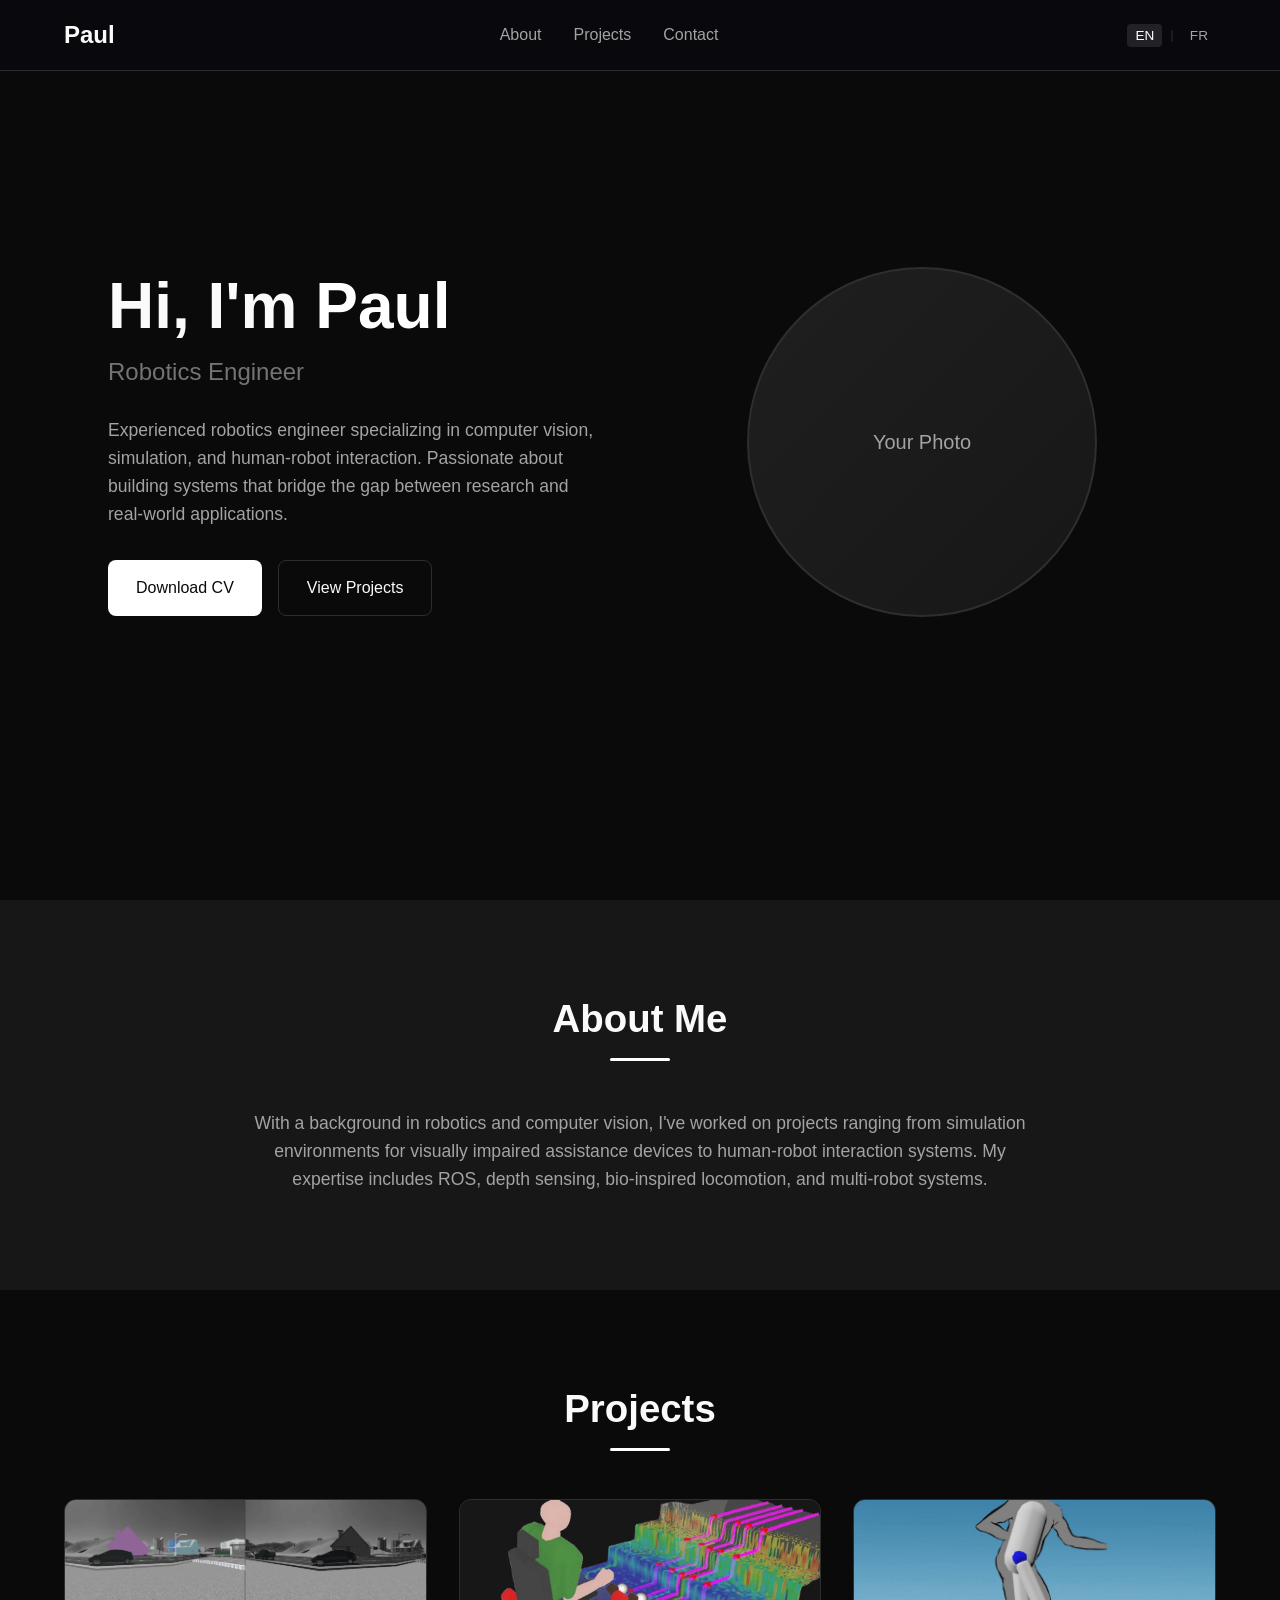
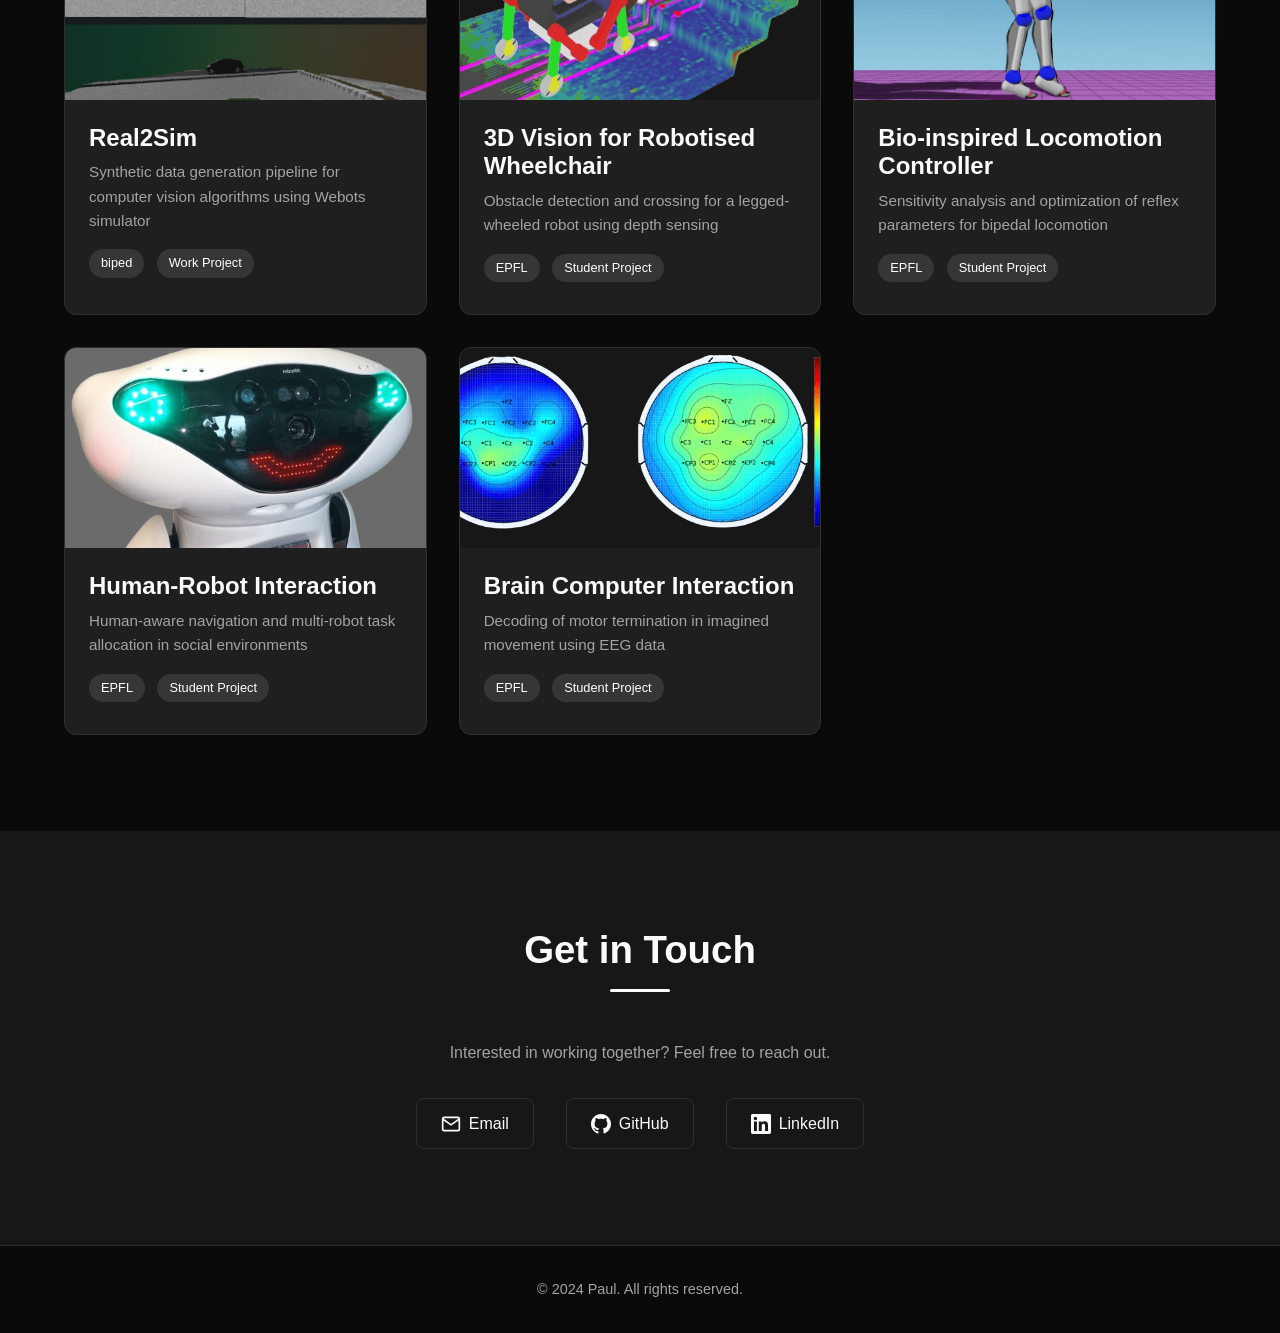
==== index.html @ dcbe1fb2 "feat: add SVG favicon to all pages Co-Authored-By: Claude Opus 4.6 <noreply@anthropic.com>" ====
<!DOCTYPE html>
<html lang="en">
<head>
    <meta charset="UTF-8">
    <meta name="viewport" content="width=device-width, initial-scale=1.0">
    <title>Paul | Robotics Engineer</title>
    <link rel="icon" type="image/svg+xml" href="favicon.svg">
    <link rel="stylesheet" href="css/style.css">
</head>
<body>
    <nav class="navbar">
        <div class="nav-container">
            <a href="index.html" class="nav-logo">Paul</a>
            <ul class="nav-links">
                <li><a href="#about" data-i18n="nav.about">About</a></li>
                <li><a href="#projects" data-i18n="nav.projects">Projects</a></li>
                <li><a href="#contact" data-i18n="nav.contact">Contact</a></li>
            </ul>
            <div class="lang-switcher">
                <button data-lang="en">EN</button>
                <span class="lang-divider">|</span>
                <button data-lang="fr">FR</button>
            </div>
            <button class="nav-toggle" aria-label="Toggle navigation">
                <span></span>
                <span></span>
                <span></span>
            </button>
        </div>
    </nav>

    <main>
        <section id="hero" class="hero">
            <div class="hero-content">
                <div class="hero-text">
                    <h1><span data-i18n="hero.greeting">Hi, I'm</span> <span class="highlight">Paul</span></h1>
                    <p class="tagline" data-i18n="hero.tagline">Robotics Engineer</p>
                    <p class="intro" data-i18n="hero.intro">
                        Experienced robotics engineer specializing in computer vision,
                        simulation, and human-robot interaction. Passionate about building
                        systems that bridge the gap between research and real-world applications.
                    </p>
                    <div class="hero-cta">
                        <a href="assets/paul_prevel_cv_200325.pdf" class="btn btn-primary" target="_blank" data-i18n="hero.downloadCv">Download CV</a>
                        <a href="#projects" class="btn btn-secondary" data-i18n="hero.viewProjects">View Projects</a>
                    </div>
                </div>
                <div class="hero-image">
                    <div class="profile-placeholder">
                        <span data-i18n="hero.photoAlt">Your Photo</span>
                    </div>
                </div>
            </div>
        </section>

        <section id="about" class="about">
            <div class="container">
                <h2 data-i18n="about.title">About Me</h2>
                <p data-i18n="about.content">
                    With a background in robotics and computer vision, I've worked on projects
                    ranging from simulation environments for visually impaired assistance devices
                    to human-robot interaction systems. My expertise includes ROS, depth sensing,
                    bio-inspired locomotion, and multi-robot systems.
                </p>
            </div>
        </section>

        <section id="projects" class="projects">
            <div class="container">
                <h2 data-i18n="projects.title">Projects</h2>
                <div class="project-grid">
                    <a href="projects/real2sim.html" class="project-card">
                        <div class="project-image">
                            <img src="assets/images/webots_example.png" alt="Real2Sim Project">
                        </div>
                        <div class="project-info">
                            <h3 data-i18n="projects.real2sim.title">Real2Sim</h3>
                            <p data-i18n="projects.real2sim.description">Synthetic data generation pipeline for computer vision algorithms using Webots simulator</p>
                            <span class="project-tag" data-i18n="tags.biped">biped</span>
                            <span class="project-tag" data-i18n="tags.workProject">Work Project</span>
                        </div>
                    </a>

                    <a href="projects/lws.html" class="project-card">
                        <div class="project-image">
                            <img src="assets/images/lws_cover.png" alt="Legged-Wheeled Robot">
                        </div>
                        <div class="project-info">
                            <h3 data-i18n="projects.lws.title">3D Vision for Robotised Wheelchair</h3>
                            <p data-i18n="projects.lws.description">Obstacle detection and crossing for a legged-wheeled robot using depth sensing</p>
                            <span class="project-tag" data-i18n="tags.epfl">EPFL</span>
                            <span class="project-tag" data-i18n="tags.studentProject">Student Project</span>
                        </div>
                    </a>

                    <a href="projects/geyeropt.html" class="project-card">
                        <div class="project-image">
                            <img src="assets/images/biorob_cover.jpg" alt="Bio-inspired Locomotion">
                        </div>
                        <div class="project-info">
                            <h3 data-i18n="projects.geyeropt.title">Bio-inspired Locomotion Controller</h3>
                            <p data-i18n="projects.geyeropt.description">Sensitivity analysis and optimization of reflex parameters for bipedal locomotion</p>
                            <span class="project-tag" data-i18n="tags.epfl">EPFL</span>
                            <span class="project-tag" data-i18n="tags.studentProject">Student Project</span>
                        </div>
                    </a>

                    <a href="projects/hri.html" class="project-card">
                        <div class="project-image">
                            <img src="assets/images/hri_monarch.png" alt="Human-Robot Interaction">
                        </div>
                        <div class="project-info">
                            <h3 data-i18n="projects.hri.title">Human-Robot Interaction</h3>
                            <p data-i18n="projects.hri.description">Human-aware navigation and multi-robot task allocation in social environments</p>
                            <span class="project-tag" data-i18n="tags.epfl">EPFL</span>
                            <span class="project-tag" data-i18n="tags.studentProject">Student Project</span>
                        </div>
                    </a>

                    <a href="projects/bci.html" class="project-card">
                        <div class="project-image">
                            <img src="assets/images/bci_rebound.png" alt="Brain Computer Interface">
                        </div>
                        <div class="project-info">
                            <h3 data-i18n="projects.bci.title">Brain Computer Interaction</h3>
                            <p data-i18n="projects.bci.description">Decoding of motor termination in imagined movement using EEG data</p>
                            <span class="project-tag" data-i18n="tags.epfl">EPFL</span>
                            <span class="project-tag" data-i18n="tags.studentProject">Student Project</span>
                        </div>
                    </a>
                </div>
            </div>
        </section>

        <section id="contact" class="contact">
            <div class="container">
                <h2 data-i18n="contact.title">Get in Touch</h2>
                <p data-i18n="contact.subtitle">Interested in working together? Feel free to reach out.</p>
                <div class="contact-links">
                    <a href="mailto:paul.prevel@protonmail.com" class="contact-link">
                        <svg viewBox="0 0 24 24" fill="none" stroke="currentColor" stroke-width="2">
                            <path d="M4 4h16c1.1 0 2 .9 2 2v12c0 1.1-.9 2-2 2H4c-1.1 0-2-.9-2-2V6c0-1.1.9-2 2-2z"/>
                            <polyline points="22,6 12,13 2,6"/>
                        </svg>
                        <span data-i18n="contact.email">Email</span>
                    </a>
                    <a href="https://github.com/Polymere" class="contact-link" target="_blank">
                        <svg viewBox="0 0 24 24" fill="currentColor">
                            <path d="M12 0c-6.626 0-12 5.373-12 12 0 5.302 3.438 9.8 8.207 11.387.599.111.793-.261.793-.577v-2.234c-3.338.726-4.033-1.416-4.033-1.416-.546-1.387-1.333-1.756-1.333-1.756-1.089-.745.083-.729.083-.729 1.205.084 1.839 1.237 1.839 1.237 1.07 1.834 2.807 1.304 3.492.997.107-.775.418-1.305.762-1.604-2.665-.305-5.467-1.334-5.467-5.931 0-1.311.469-2.381 1.236-3.221-.124-.303-.535-1.524.117-3.176 0 0 1.008-.322 3.301 1.23.957-.266 1.983-.399 3.003-.404 1.02.005 2.047.138 3.006.404 2.291-1.552 3.297-1.23 3.297-1.23.653 1.653.242 2.874.118 3.176.77.84 1.235 1.911 1.235 3.221 0 4.609-2.807 5.624-5.479 5.921.43.372.823 1.102.823 2.222v3.293c0 .319.192.694.801.576 4.765-1.589 8.199-6.086 8.199-11.386 0-6.627-5.373-12-12-12z"/>
                        </svg>
                        <span data-i18n="contact.github">GitHub</span>
                    </a>
                    <a href="https://www.linkedin.com/in/paul-prevel-060b3471/" class="contact-link" target="_blank">
                        <svg viewBox="0 0 24 24" fill="currentColor">
                            <path d="M20.447 20.452h-3.554v-5.569c0-1.328-.027-3.037-1.852-3.037-1.853 0-2.136 1.445-2.136 2.939v5.667H9.351V9h3.414v1.561h.046c.477-.9 1.637-1.85 3.37-1.85 3.601 0 4.267 2.37 4.267 5.455v6.286zM5.337 7.433c-1.144 0-2.063-.926-2.063-2.065 0-1.138.92-2.063 2.063-2.063 1.14 0 2.064.925 2.064 2.063 0 1.139-.925 2.065-2.064 2.065zm1.782 13.019H3.555V9h3.564v11.452zM22.225 0H1.771C.792 0 0 .774 0 1.729v20.542C0 23.227.792 24 1.771 24h20.451C23.2 24 24 23.227 24 22.271V1.729C24 .774 23.2 0 22.222 0h.003z"/>
                        </svg>
                        <span data-i18n="contact.linkedin">LinkedIn</span>
                    </a>
                </div>
            </div>
        </section>
    </main>

    <footer class="footer">
        <div class="container">
            <p>&copy; <span data-i18n="footer.copyright">2024 Paul. All rights reserved.</span></p>
        </div>
    </footer>

    <script src="js/i18n.js"></script>
    <script src="js/main.js"></script>
</body>
</html>
---- css/style.css ----
/* CSS Variables */
:root {
    --color-bg: #0a0a0a;
    --color-bg-secondary: #171717;
    --color-bg-card: #1f1f1f;
    --color-text: #fafafa;
    --color-text-muted: #a3a3a3;
    --color-primary: #ffffff;
    --color-primary-hover: #d4d4d4;
    --color-accent: #737373;
    --color-border: #2e2e2e;
    --font-sans: 'Inter', -apple-system, BlinkMacSystemFont, 'Segoe UI', Roboto, sans-serif;
    --font-mono: 'JetBrains Mono', 'Fira Code', monospace;
    --transition: 0.3s ease;
    --shadow: 0 4px 6px -1px rgba(0, 0, 0, 0.3), 0 2px 4px -2px rgba(0, 0, 0, 0.2);
    --shadow-lg: 0 10px 15px -3px rgba(0, 0, 0, 0.3), 0 4px 6px -4px rgba(0, 0, 0, 0.2);
}

/* Reset */
*, *::before, *::after {
    box-sizing: border-box;
    margin: 0;
    padding: 0;
}

html {
    scroll-behavior: smooth;
}

body {
    font-family: var(--font-sans);
    background-color: var(--color-bg);
    color: var(--color-text);
    line-height: 1.6;
    min-height: 100vh;
}

/* Typography */
h1, h2, h3, h4, h5, h6 {
    font-weight: 600;
    line-height: 1.2;
}

h1 { font-size: clamp(2.5rem, 5vw, 4rem); }
h2 { font-size: clamp(1.75rem, 3vw, 2.5rem); }
h3 { font-size: clamp(1.25rem, 2vw, 1.5rem); }

a {
    color: var(--color-primary);
    text-decoration: none;
    transition: color var(--transition);
}

a:hover {
    color: var(--color-accent);
}

/* Container */
.container {
    max-width: 1200px;
    margin: 0 auto;
    padding: 0 1.5rem;
}

/* Navigation */
.navbar {
    position: fixed;
    top: 0;
    left: 0;
    right: 0;
    z-index: 1000;
    background: rgba(10, 10, 10, 0.9);
    backdrop-filter: blur(12px);
    border-bottom: 1px solid var(--color-border);
}

.nav-container {
    max-width: 1200px;
    margin: 0 auto;
    padding: 1rem 1.5rem;
    display: flex;
    justify-content: space-between;
    align-items: center;
}

.nav-logo {
    font-size: 1.5rem;
    font-weight: 700;
    color: var(--color-text);
}

.nav-links {
    display: flex;
    gap: 2rem;
    list-style: none;
}

.nav-links a {
    color: var(--color-text-muted);
    font-weight: 500;
    transition: color var(--transition);
}

.nav-links a:hover {
    color: var(--color-text);
}

.nav-toggle {
    display: none;
    flex-direction: column;
    gap: 5px;
    background: none;
    border: none;
    cursor: pointer;
    padding: 5px;
}

.nav-toggle span {
    display: block;
    width: 25px;
    height: 2px;
    background: var(--color-text);
    transition: var(--transition);
}

/* Language Switcher */
.lang-switcher {
    display: flex;
    align-items: center;
    gap: 0.5rem;
    margin-left: 1.5rem;
}

.lang-switcher button {
    background: none;
    border: none;
    color: var(--color-text-muted);
    font-size: 0.85rem;
    font-weight: 500;
    cursor: pointer;
    padding: 0.25rem 0.5rem;
    border-radius: 4px;
    transition: all var(--transition);
}

.lang-switcher button:hover {
    color: var(--color-text);
}

.lang-switcher button.active {
    color: var(--color-primary);
    background: rgba(255, 255, 255, 0.1);
}

.lang-divider {
    color: var(--color-border);
    font-size: 0.85rem;
}

/* Hero Section */
.hero {
    min-height: 100vh;
    display: flex;
    align-items: center;
    padding-top: 80px;
}

.hero-content {
    max-width: 1200px;
    margin: 0 auto;
    padding: 2rem 1.5rem;
    display: grid;
    grid-template-columns: 1fr 1fr;
    gap: 4rem;
    align-items: center;
}

.hero-text h1 {
    margin-bottom: 0.5rem;
}

.highlight {
    color: var(--color-primary);
}

.tagline {
    font-size: 1.5rem;
    color: var(--color-accent);
    margin-bottom: 1.5rem;
    font-weight: 500;
}

.intro {
    color: var(--color-text-muted);
    font-size: 1.1rem;
    margin-bottom: 2rem;
    max-width: 500px;
}

.hero-cta {
    display: flex;
    gap: 1rem;
    flex-wrap: wrap;
}

/* Buttons */
.btn {
    display: inline-flex;
    align-items: center;
    justify-content: center;
    padding: 0.875rem 1.75rem;
    font-size: 1rem;
    font-weight: 500;
    border-radius: 8px;
    transition: all var(--transition);
    cursor: pointer;
    border: none;
}

.btn-primary {
    background: var(--color-primary);
    color: var(--color-bg);
}

.btn-primary:hover {
    background: var(--color-primary-hover);
    color: var(--color-bg);
    transform: translateY(-2px);
    box-shadow: var(--shadow-lg);
}

.btn-secondary {
    background: transparent;
    color: var(--color-text);
    border: 1px solid var(--color-border);
}

.btn-secondary:hover {
    background: var(--color-bg-card);
    color: var(--color-text);
    border-color: var(--color-text-muted);
}

/* Hero Image */
.hero-image {
    display: flex;
    justify-content: center;
    align-items: center;
}

.profile-placeholder {
    width: 350px;
    height: 350px;
    border-radius: 50%;
    background: linear-gradient(135deg, var(--color-bg-card), var(--color-bg-secondary));
    border: 2px solid var(--color-border);
    display: flex;
    align-items: center;
    justify-content: center;
    color: var(--color-text-muted);
    font-size: 1.25rem;
}

.hero-image img {
    width: 350px;
    height: 350px;
    border-radius: 50%;
    object-fit: cover;
    border: 2px solid var(--color-border);
}

/* Sections */
section {
    padding: 6rem 0;
}

section h2 {
    margin-bottom: 3rem;
    text-align: center;
    position: relative;
}

section h2::after {
    content: '';
    display: block;
    width: 60px;
    height: 3px;
    background: var(--color-primary);
    margin: 1rem auto 0;
    border-radius: 2px;
}

/* About Section */
.about {
    background: var(--color-bg-secondary);
}

.about p {
    max-width: 800px;
    margin: 0 auto;
    text-align: center;
    color: var(--color-text-muted);
    font-size: 1.1rem;
}

/* Projects Grid */
.project-grid {
    display: grid;
    grid-template-columns: repeat(auto-fill, minmax(350px, 1fr));
    gap: 2rem;
}

.project-card {
    background: var(--color-bg-card);
    border-radius: 12px;
    overflow: hidden;
    border: 1px solid var(--color-border);
    transition: all var(--transition);
    display: block;
    color: inherit;
}

.project-card:hover {
    transform: translateY(-5px);
    box-shadow: var(--shadow-lg);
    border-color: var(--color-primary);
    color: inherit;
}

.project-image {
    height: 200px;
    overflow: hidden;
    background: var(--color-bg-secondary);
}

.project-image img {
    width: 100%;
    height: 100%;
    object-fit: cover;
    transition: transform var(--transition);
}

.project-card:hover .project-image img {
    transform: scale(1.05);
}

.placeholder-image {
    display: flex;
    align-items: center;
    justify-content: center;
    color: var(--color-text-muted);
    font-size: 1.5rem;
    font-weight: 600;
}

.project-info {
    padding: 1.5rem;
}

.project-info h3 {
    margin-bottom: 0.5rem;
    color: var(--color-text);
}

.project-info p {
    color: var(--color-text-muted);
    font-size: 0.95rem;
    margin-bottom: 1rem;
}

.project-tag {
    display: inline-block;
    padding: 0.25rem 0.75rem;
    background: rgba(255, 255, 255, 0.1);
    color: var(--color-primary);
    border-radius: 20px;
    font-size: 0.8rem;
    margin-right: 0.5rem;
    margin-bottom: 0.5rem;
}

/* Contact Section */
.contact {
    background: var(--color-bg-secondary);
    text-align: center;
}

.contact p {
    color: var(--color-text-muted);
    margin-bottom: 2rem;
}

.contact-links {
    display: flex;
    justify-content: center;
    gap: 2rem;
    flex-wrap: wrap;
}

.contact-link {
    display: flex;
    align-items: center;
    gap: 0.5rem;
    color: var(--color-text);
    padding: 0.75rem 1.5rem;
    border: 1px solid var(--color-border);
    border-radius: 8px;
    transition: all var(--transition);
}

.contact-link:hover {
    background: var(--color-bg-card);
    border-color: var(--color-primary);
    color: var(--color-primary);
}

.contact-link svg {
    width: 20px;
    height: 20px;
}

/* Footer */
.footer {
    background: var(--color-bg);
    padding: 2rem 0;
    text-align: center;
    border-top: 1px solid var(--color-border);
}

.footer p {
    color: var(--color-text-muted);
    font-size: 0.9rem;
}

/* Project Page Styles */
.project-page {
    padding-top: 100px;
    min-height: 100vh;
}

.project-header {
    max-width: 900px;
    margin: 0 auto;
    padding: 2rem 1.5rem;
    text-align: center;
}

.project-header h1 {
    margin-bottom: 1rem;
}

.project-meta {
    display: flex;
    justify-content: center;
    gap: 1rem;
    flex-wrap: wrap;
    margin-bottom: 2rem;
}

.back-link {
    display: inline-flex;
    align-items: center;
    gap: 0.5rem;
    color: var(--color-text-muted);
    margin-bottom: 2rem;
}

.back-link:hover {
    color: var(--color-primary);
}

/* Rerun Viewer Container */
.rerun-container {
    width: 100%;
    max-width: 1400px;
    margin: 2rem auto;
    padding: 0 1.5rem;
}

.rerun-viewer {
    width: 100%;
    height: 600px;
    border: 1px solid var(--color-border);
    border-radius: 12px;
    background: var(--color-bg-secondary);
}

.rerun-placeholder {
    width: 100%;
    height: 600px;
    border: 2px dashed var(--color-border);
    border-radius: 12px;
    display: flex;
    flex-direction: column;
    align-items: center;
    justify-content: center;
    color: var(--color-text-muted);
    background: var(--color-bg-secondary);
}

.rerun-placeholder p {
    margin-bottom: 0.5rem;
}

.rerun-placeholder code {
    font-family: var(--font-mono);
    font-size: 0.9rem;
    color: var(--color-accent);
}

.project-hero-image {
    display: block;
    max-width: 100%;
    height: 600px;
    object-fit: contain;
    margin: 0 auto;
    border-radius: 12px;
}

/* Project Content */
.project-content {
    max-width: 900px;
    margin: 0 auto;
    padding: 2rem 1.5rem 4rem;
}

.project-content h2 {
    text-align: left;
    margin-top: 3rem;
    margin-bottom: 1.5rem;
}

.project-content h2::after {
    display: none;
}

.project-content p {
    color: var(--color-text-muted);
    margin-bottom: 1.5rem;
}

.project-content ul, .project-content ol {
    color: var(--color-text-muted);
    margin-bottom: 1.5rem;
    padding-left: 1.5rem;
}

.project-content li {
    margin-bottom: 0.5rem;
}

.project-content img {
    max-width: 100%;
    height: auto;
    border-radius: 8px;
    margin: 1.5rem 0;
}

.project-content video {
    max-width: 100%;
    height: auto;
    border-radius: 8px;
    margin: 1.5rem 0;
}

.project-content figure {
    margin: 2rem 0;
    text-align: center;
}

.project-content figcaption {
    color: var(--color-text-muted);
    font-size: 0.9rem;
    margin-top: 0.5rem;
    font-style: italic;
}

/* Responsive Design */
@media (max-width: 968px) {
    .hero-content {
        grid-template-columns: 1fr;
        text-align: center;
        gap: 2rem;
    }

    .hero-text {
        order: 2;
    }

    .hero-image {
        order: 1;
    }

    .intro {
        margin: 0 auto 2rem;
    }

    .hero-cta {
        justify-content: center;
    }

    .profile-placeholder,
    .hero-image img {
        width: 250px;
        height: 250px;
    }
}

@media (max-width: 768px) {
    .nav-links {
        display: none;
        position: absolute;
        top: 100%;
        left: 0;
        right: 0;
        flex-direction: column;
        background: var(--color-bg);
        padding: 1rem;
        border-bottom: 1px solid var(--color-border);
        gap: 0;
    }

    .nav-links.active {
        display: flex;
    }

    .nav-links li {
        padding: 0.75rem 0;
        border-bottom: 1px solid var(--color-border);
    }

    .nav-links li:last-child {
        border-bottom: none;
    }

    .nav-toggle {
        display: flex;
    }

    .lang-switcher {
        margin-left: auto;
        margin-right: 1rem;
    }

    .project-grid {
        grid-template-columns: 1fr;
    }

    section {
        padding: 4rem 0;
    }

    .rerun-viewer,
    .rerun-placeholder,
    .project-hero-image {
        height: 400px;
    }
}

@media (max-width: 480px) {
    h1 {
        font-size: 2rem;
    }

    .tagline {
        font-size: 1.25rem;
    }

    .hero-cta {
        flex-direction: column;
    }

    .btn {
        width: 100%;
    }

    .contact-links {
        flex-direction: column;
        align-items: center;
    }

    .contact-link {
        width: 100%;
        max-width: 250px;
        justify-content: center;
    }
}
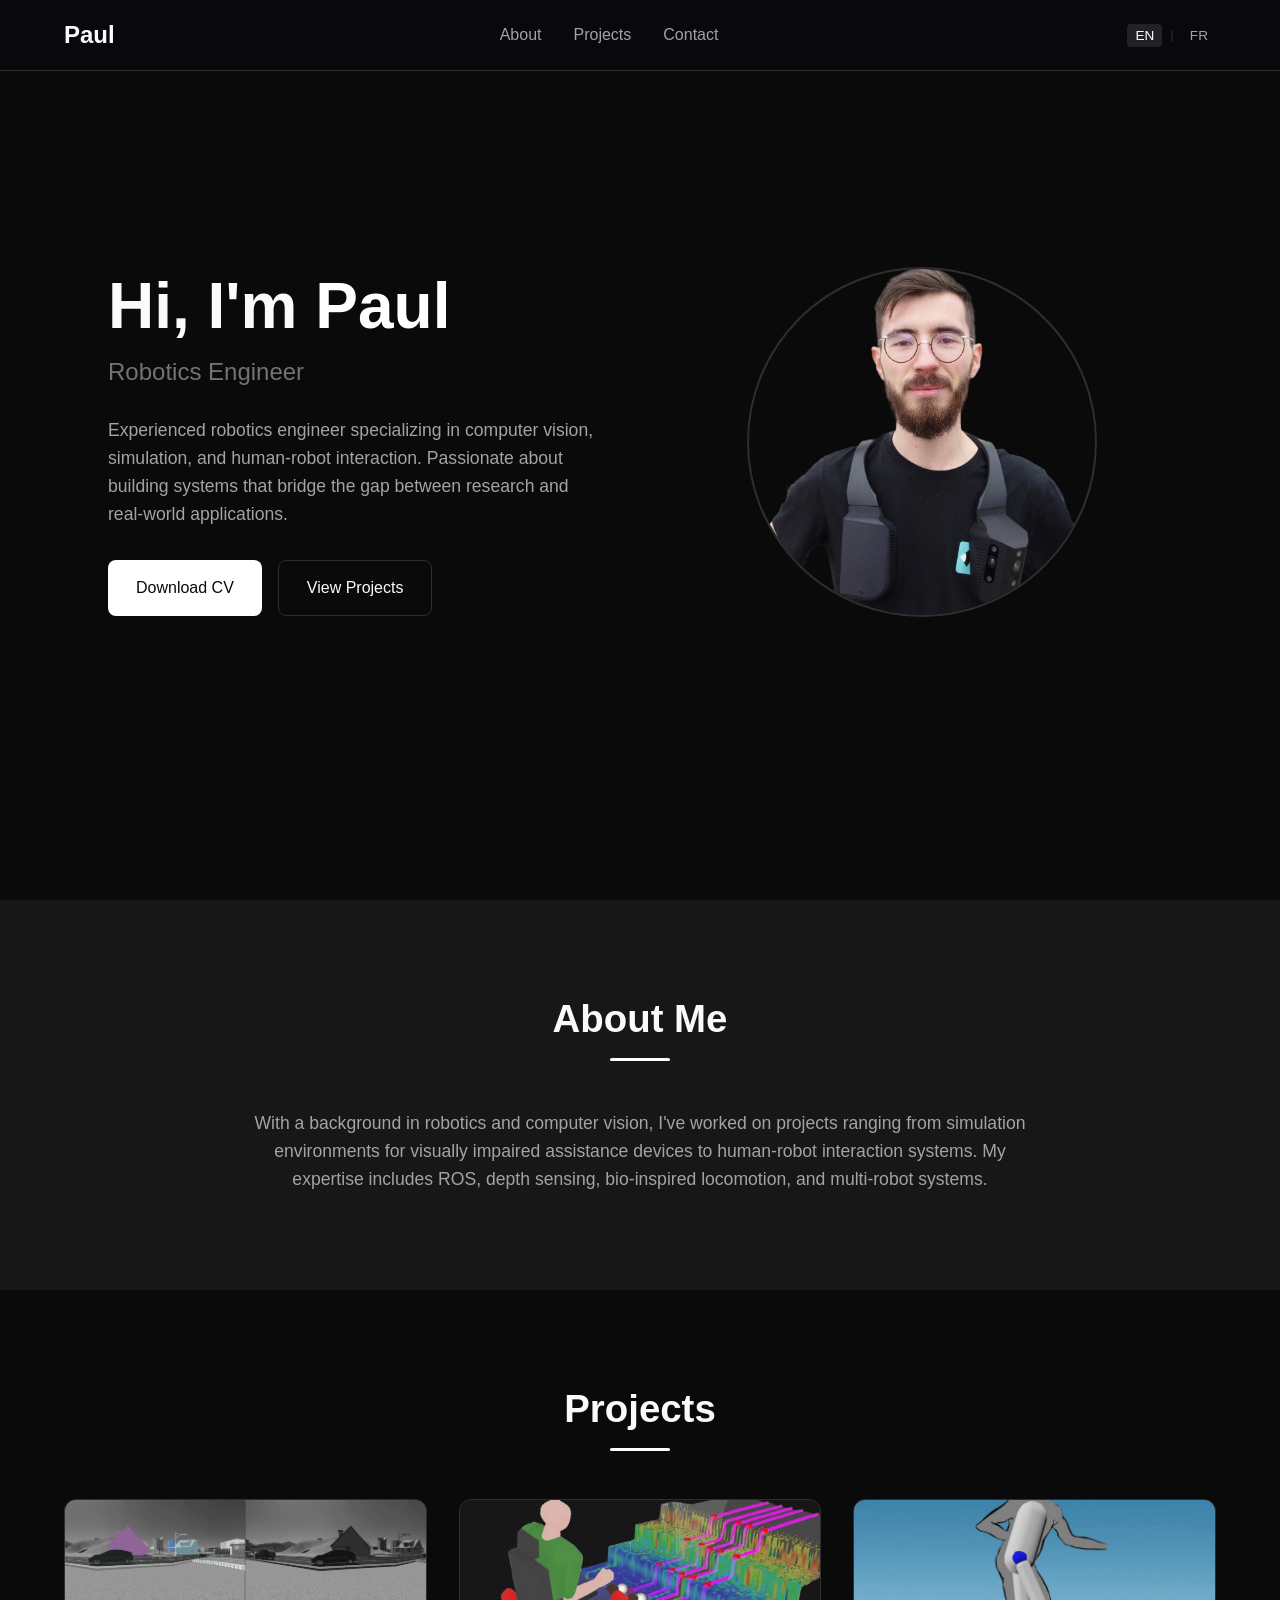
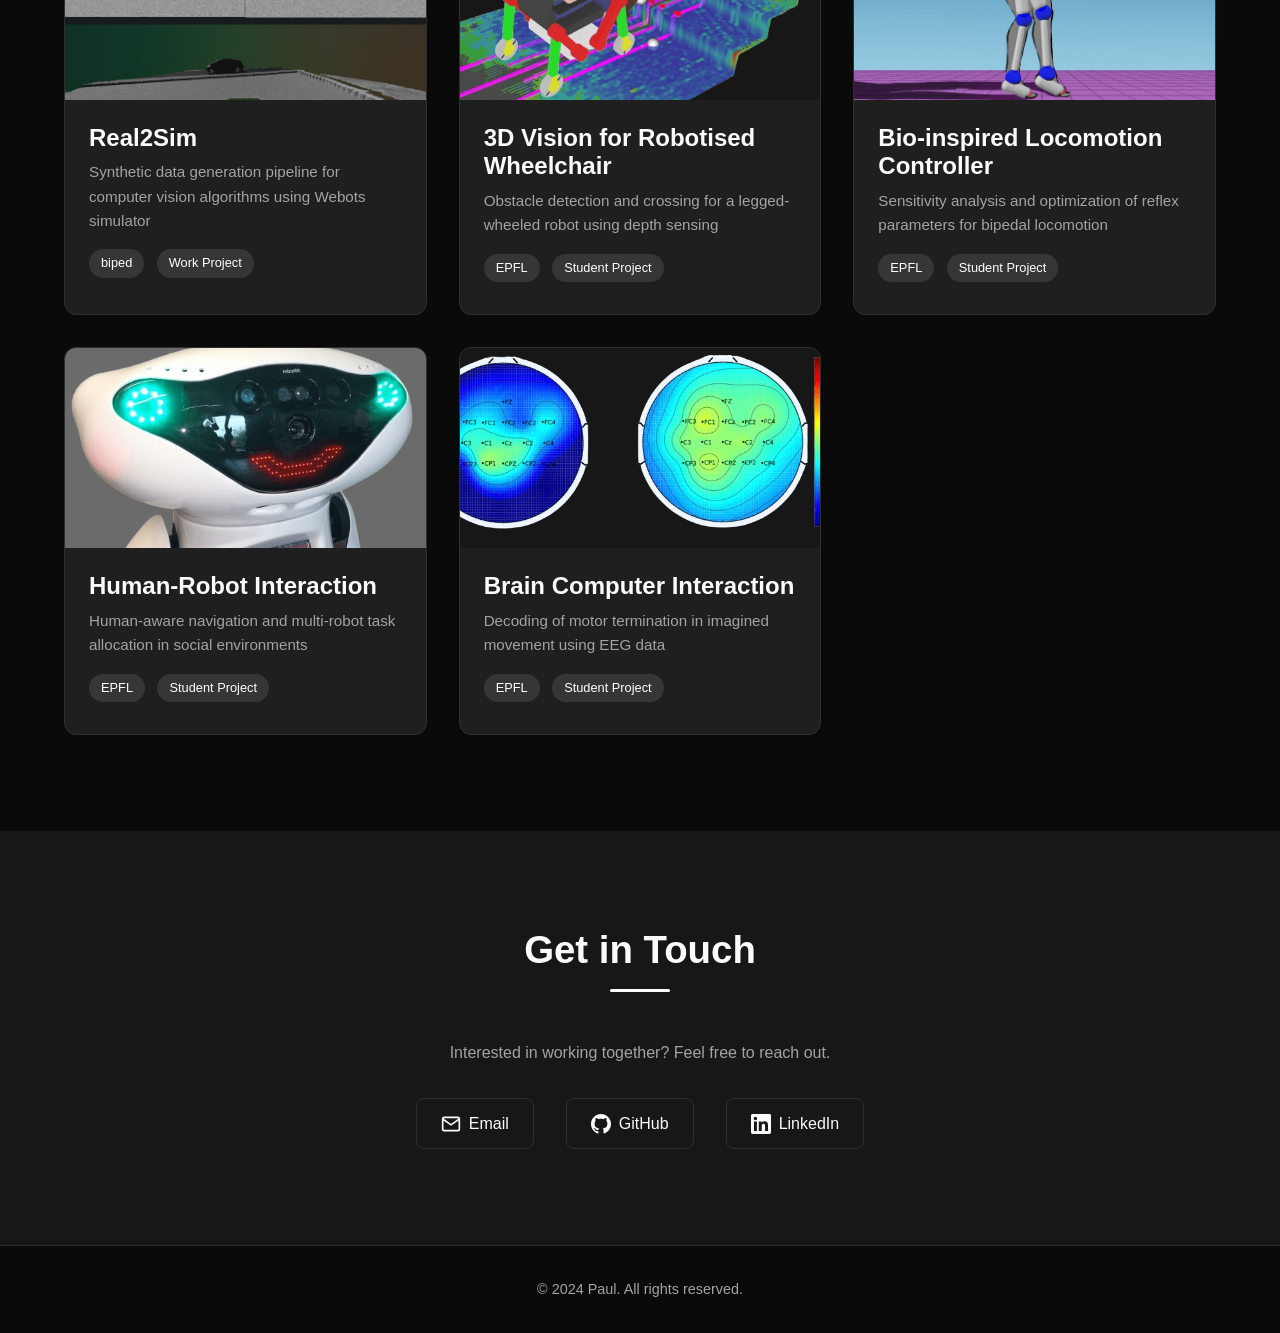
==== commit afe33282: "feat: add profile photo and replace real2sim rerun viewer with hero image Replace the profile placeh" ====
--- a/index.html
+++ b/index.html
@@ -46,9 +46,7 @@
                     </div>
                 </div>
                 <div class="hero-image">
-                    <div class="profile-placeholder">
-                        <span data-i18n="hero.photoAlt">Your Photo</span>
-                    </div>
+                    <img src="assets/images/profile-2.png" alt="Paul Prevel" class="profile-photo" data-i18n-alt="hero.photoAlt">
                 </div>
             </div>
         </section>
--- a/css/style.css
+++ b/css/style.css
@@ -248,17 +248,12 @@
     align-items: center;
 }
 
-.profile-placeholder {
+.profile-photo {
     width: 350px;
     height: 350px;
     border-radius: 50%;
-    background: linear-gradient(135deg, var(--color-bg-card), var(--color-bg-secondary));
     border: 2px solid var(--color-border);
-    display: flex;
-    align-items: center;
-    justify-content: center;
-    color: var(--color-text-muted);
-    font-size: 1.25rem;
+    object-fit: cover;
 }
 
 .hero-image img {
@@ -599,7 +594,7 @@
         justify-content: center;
     }
 
-    .profile-placeholder,
+    .profile-photo,
     .hero-image img {
         width: 250px;
         height: 250px;
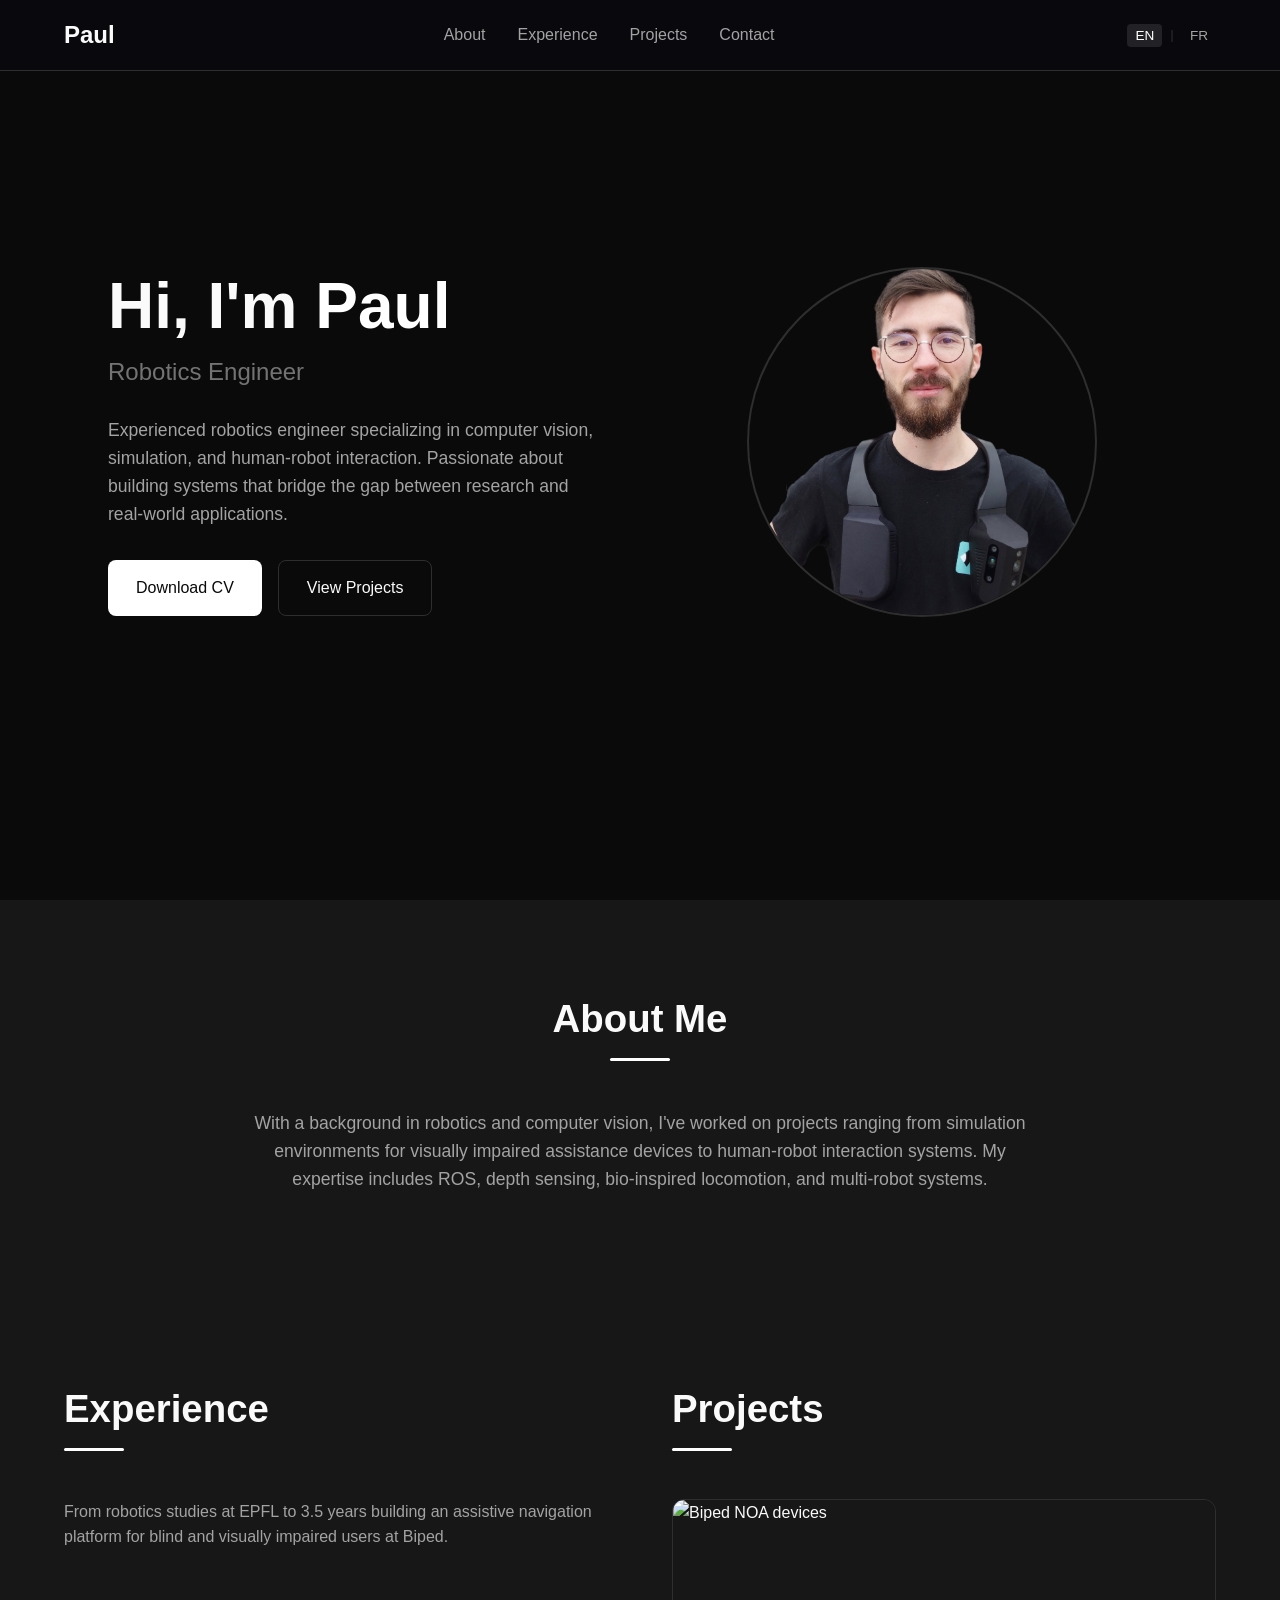
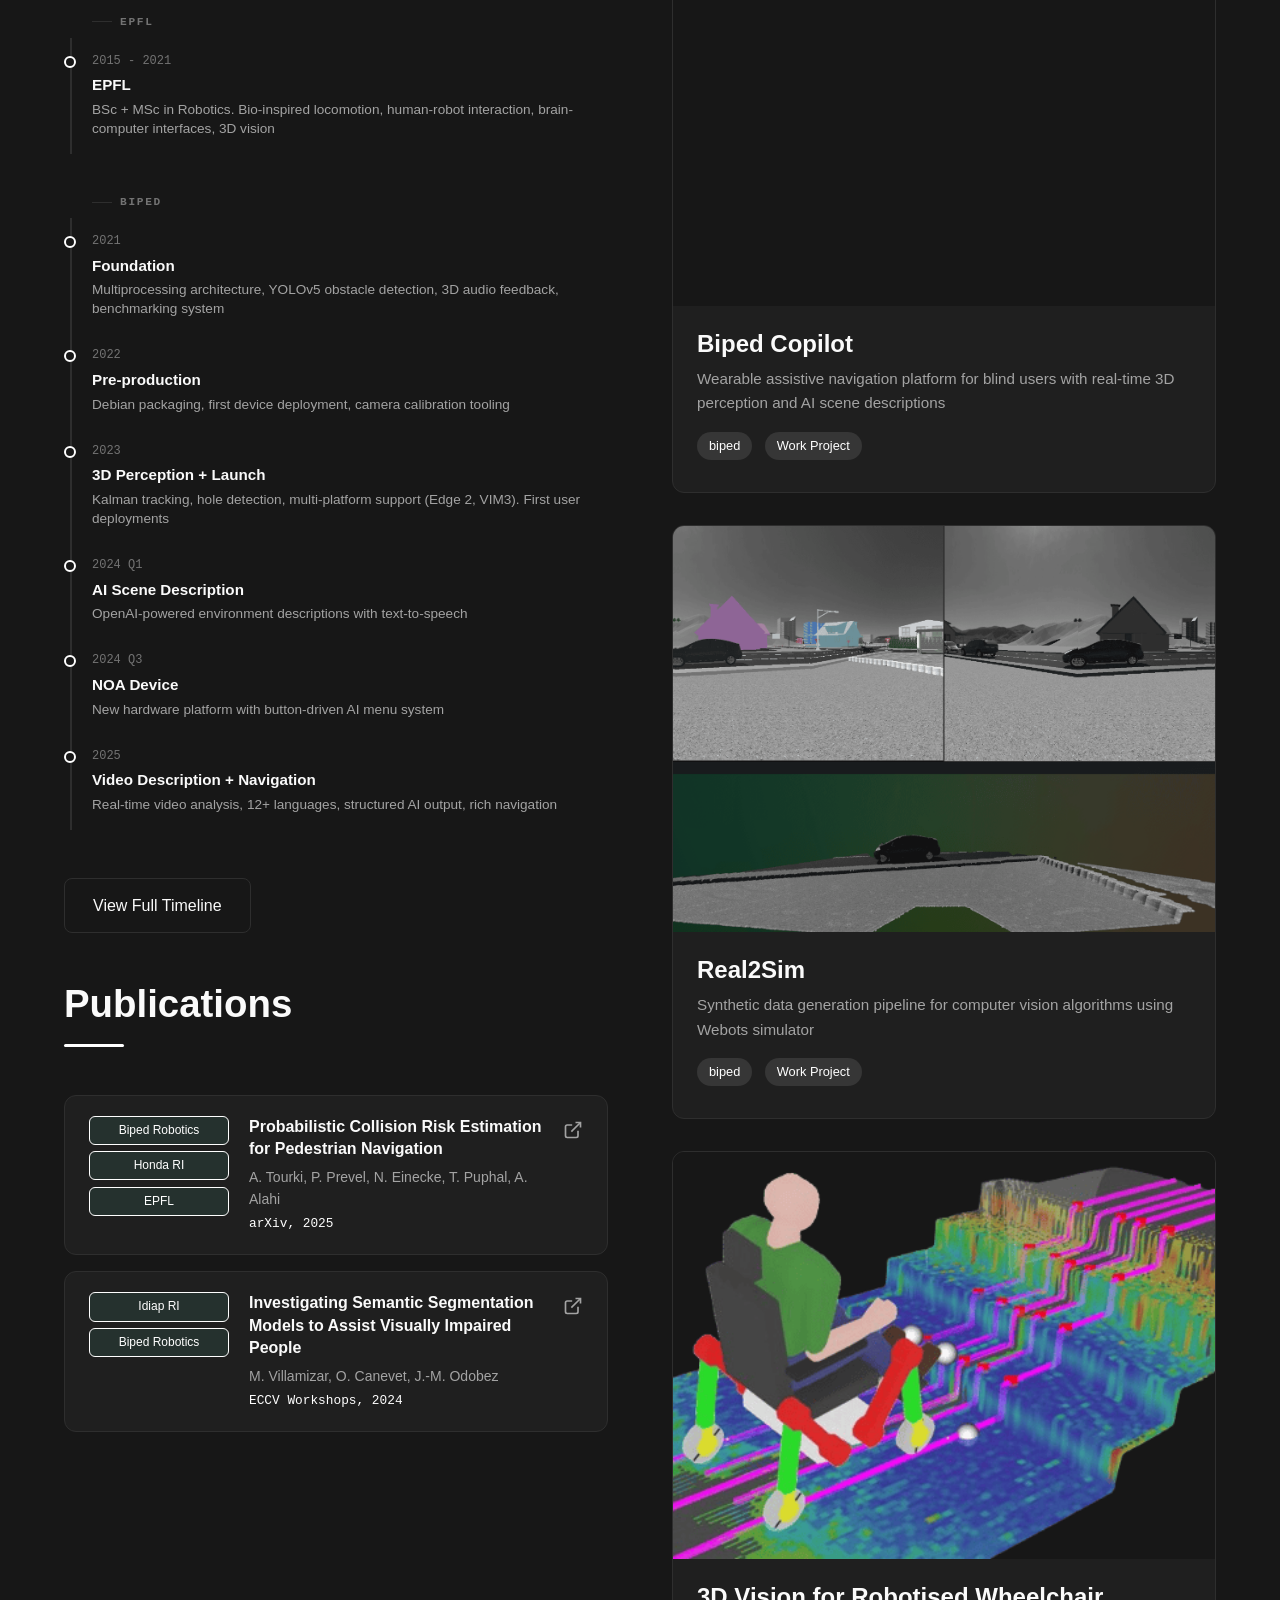
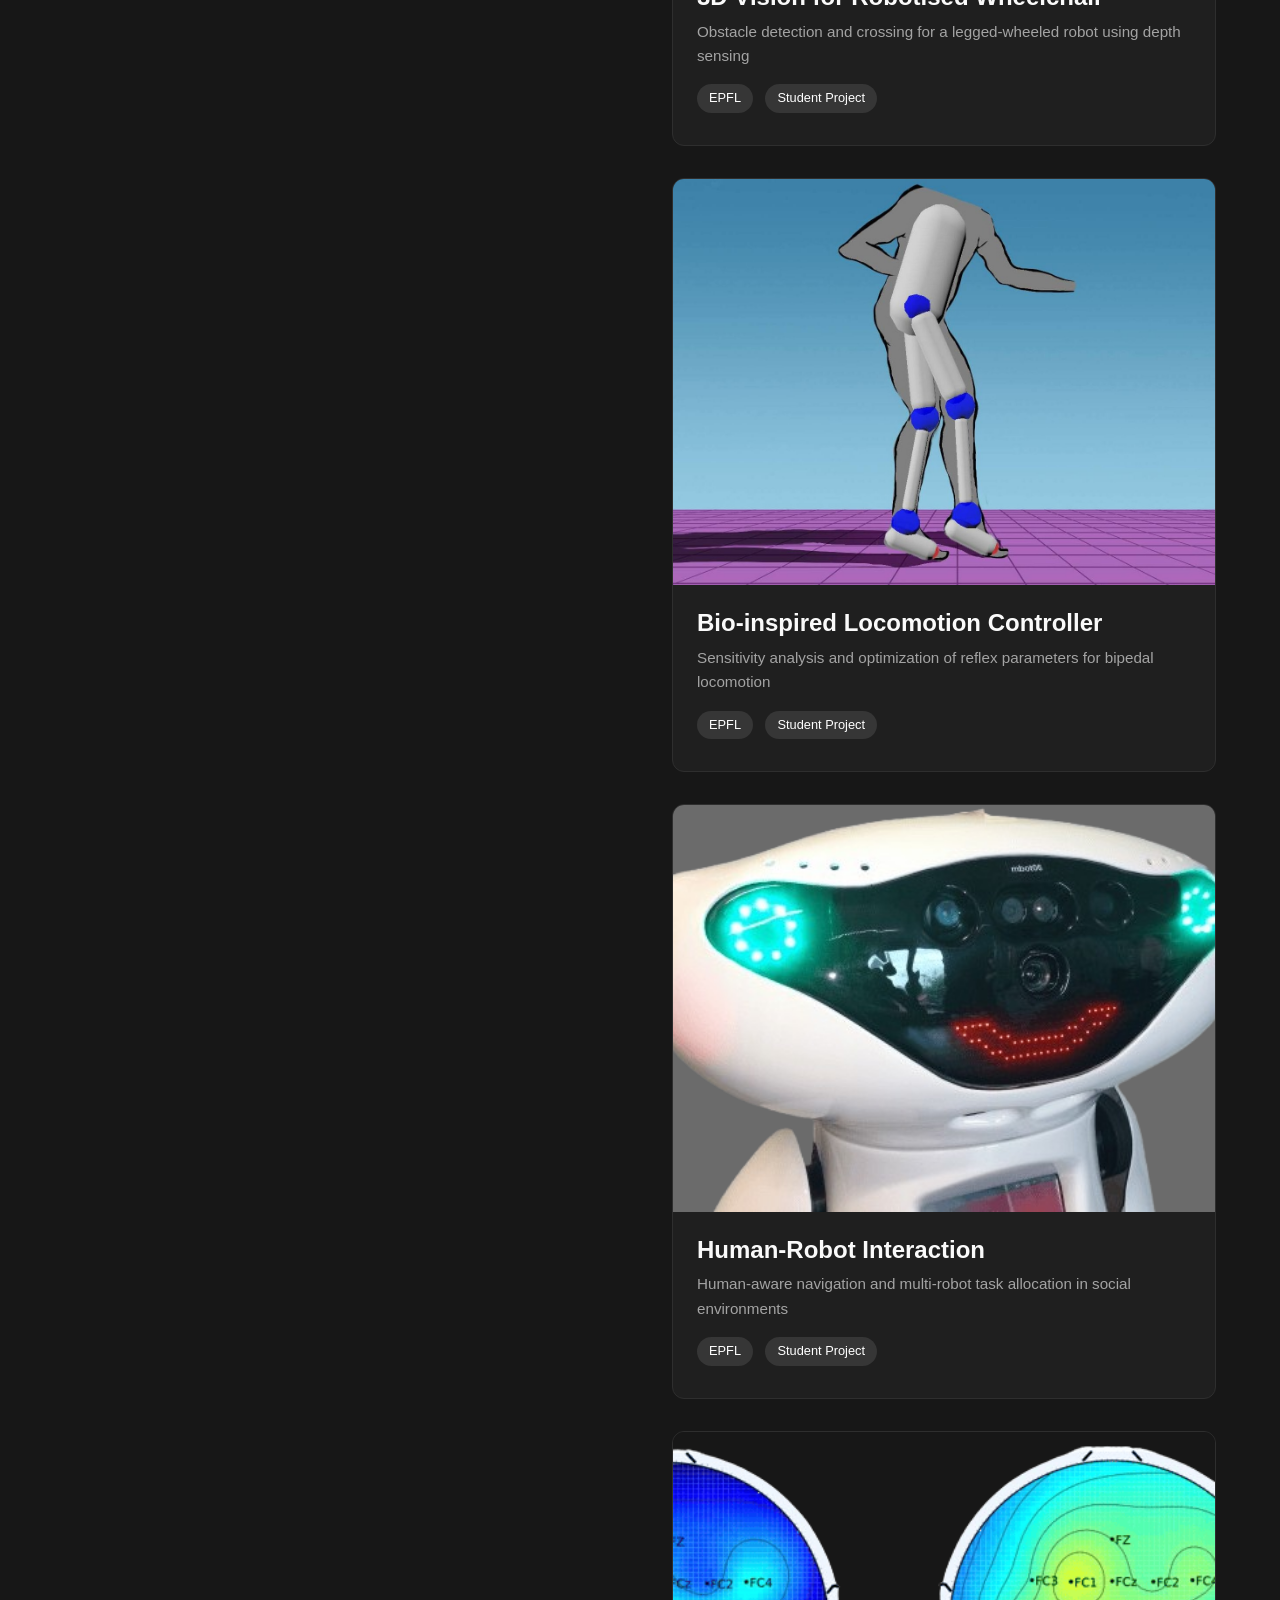
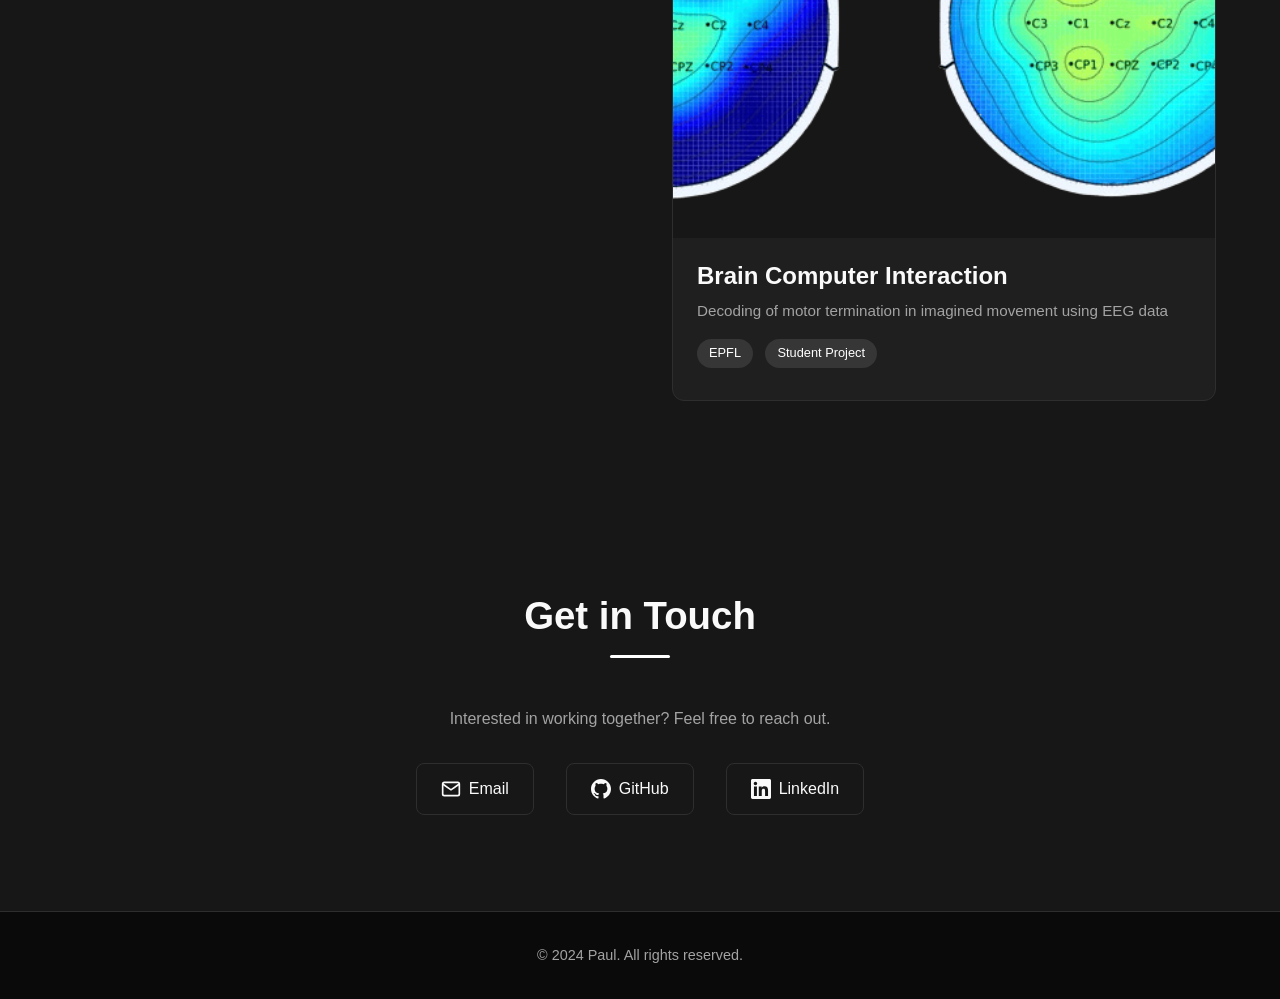
==== commit edb81fb6: "feat: add pubs" ====
--- a/index.html
+++ b/index.html
@@ -13,6 +13,7 @@
             <a href="index.html" class="nav-logo">Paul</a>
             <ul class="nav-links">
                 <li><a href="#about" data-i18n="nav.about">About</a></li>
+                <li><a href="#experience" data-i18n="nav.experience">Experience</a></li>
                 <li><a href="#projects" data-i18n="nav.projects">Projects</a></li>
                 <li><a href="#contact" data-i18n="nav.contact">Contact</a></li>
             </ul>
@@ -63,10 +64,136 @@
             </div>
         </section>
 
-        <section id="projects" class="projects">
+        <section id="experience" class="experience">
             <div class="container">
-                <h2 data-i18n="projects.title">Projects</h2>
-                <div class="project-grid">
+                <div class="experience-layout">
+                    <div class="experience-left" id="timeline">
+                        <h2 data-i18n="experience.title">Experience</h2>
+                        <p class="experience-intro" data-i18n="experience.intro">
+                            From robotics studies at EPFL to 3.5 years building an assistive navigation platform for blind and visually impaired users at Biped.
+                        </p>
+                        <div class="timeline-strip">
+                            <div class="timeline-group">
+                                <div class="timeline-group-label" data-i18n="experience.groupEpfl">EPFL</div>
+                                <div class="timeline-node">
+                                    <div class="timeline-dot"></div>
+                                    <div>
+                                        <div class="timeline-date">2015 - 2021</div>
+                                        <div class="timeline-label" data-i18n="experience.t0Label">EPFL</div>
+                                        <div class="timeline-desc" data-i18n="experience.t0Desc">BSc + MSc in Robotics. Bio-inspired locomotion, human-robot interaction, brain-computer interfaces, 3D vision</div>
+                                    </div>
+                                </div>
+                            </div>
+
+                            <div class="timeline-group">
+                                <div class="timeline-group-label" data-i18n="experience.groupBiped">Biped</div>
+                                <div class="timeline-node">
+                                    <div class="timeline-dot"></div>
+                                    <div>
+                                        <div class="timeline-date">2021</div>
+                                        <div class="timeline-label" data-i18n="experience.t05Label">Foundation</div>
+                                        <div class="timeline-desc" data-i18n="experience.t05Desc">Multiprocessing architecture, YOLOv5 obstacle detection, 3D audio feedback, benchmarking system</div>
+                                    </div>
+                                </div>
+                                <div class="timeline-node">
+                                    <div class="timeline-dot"></div>
+                                    <div>
+                                        <div class="timeline-date">2022</div>
+                                        <div class="timeline-label" data-i18n="experience.t1Label">Pre-production</div>
+                                        <div class="timeline-desc" data-i18n="experience.t1Desc">Debian packaging, first device deployment, camera calibration tooling</div>
+                                    </div>
+                                </div>
+                                <div class="timeline-node">
+                                    <div class="timeline-dot"></div>
+                                    <div>
+                                        <div class="timeline-date">2023</div>
+                                        <div class="timeline-label" data-i18n="experience.t2Label">3D Perception + Launch</div>
+                                        <div class="timeline-desc" data-i18n="experience.t2Desc">Kalman tracking, hole detection, multi-platform support (Edge 2, VIM3). First user deployments</div>
+                                    </div>
+                                </div>
+                                <div class="timeline-node">
+                                    <div class="timeline-dot"></div>
+                                    <div>
+                                        <div class="timeline-date">2024 Q1</div>
+                                        <div class="timeline-label" data-i18n="experience.t3Label">AI Scene Description</div>
+                                        <div class="timeline-desc" data-i18n="experience.t3Desc">OpenAI-powered environment descriptions with text-to-speech</div>
+                                    </div>
+                                </div>
+                                <div class="timeline-node">
+                                    <div class="timeline-dot"></div>
+                                    <div>
+                                        <div class="timeline-date">2024 Q3</div>
+                                        <div class="timeline-label" data-i18n="experience.t4Label">NOA Device</div>
+                                        <div class="timeline-desc" data-i18n="experience.t4Desc">New hardware platform with button-driven AI menu system</div>
+                                    </div>
+                                </div>
+                                <div class="timeline-node">
+                                    <div class="timeline-dot"></div>
+                                    <div>
+                                        <div class="timeline-date">2025</div>
+                                        <div class="timeline-label" data-i18n="experience.t5Label">Video Description + Navigation</div>
+                                        <div class="timeline-desc" data-i18n="experience.t5Desc">Real-time video analysis, 12+ languages, structured AI output, rich navigation</div>
+                                    </div>
+                                </div>
+                            </div>
+                        </div>
+                        <div class="timeline-cta">
+                            <a href="projects/biped.html" class="btn btn-secondary" data-i18n="experience.cta">View Full Timeline</a>
+                        </div>
+
+                        <h2 class="publications-heading" data-i18n="publications.title">Publications</h2>
+                        <div class="publication-list">
+                            <a href="https://arxiv.org/html/2506.16219v1" target="_blank" class="publication-item">
+                                <div class="publication-affiliations">
+                                    <span class="affiliation-badge">Biped Robotics</span>
+                                    <span class="affiliation-badge">Honda RI</span>
+                                    <span class="affiliation-badge">EPFL</span>
+                                </div>
+                                <div class="publication-body">
+                                    <h3 data-i18n="publications.pub1.title">Probabilistic Collision Risk Estimation for Pedestrian Navigation</h3>
+                                    <p class="publication-authors" data-i18n="publications.pub1.authors">A. Tourki, P. Prevel, N. Einecke, T. Puphal, A. Alahi</p>
+                                    <p class="publication-venue" data-i18n="publications.pub1.venue">arXiv, 2025</p>
+                                </div>
+                                <svg class="publication-link-icon" width="20" height="20" viewBox="0 0 24 24" fill="none" stroke="currentColor" stroke-width="2">
+                                    <path d="M18 13v6a2 2 0 0 1-2 2H5a2 2 0 0 1-2-2V8a2 2 0 0 1 2-2h6"/>
+                                    <polyline points="15 3 21 3 21 9"/>
+                                    <line x1="10" y1="14" x2="21" y2="3"/>
+                                </svg>
+                            </a>
+                            <a href="https://publications.idiap.ch/publications/show/5462" target="_blank" class="publication-item">
+                                <div class="publication-affiliations">
+                                    <span class="affiliation-badge">Idiap RI</span>
+                                    <span class="affiliation-badge">Biped Robotics</span>
+                                </div>
+                                <div class="publication-body">
+                                    <h3 data-i18n="publications.pub2.title">Investigating Semantic Segmentation Models to Assist Visually Impaired People</h3>
+                                    <p class="publication-authors" data-i18n="publications.pub2.authors">M. Villamizar, O. Canevet, J.-M. Odobez</p>
+                                    <p class="publication-venue" data-i18n="publications.pub2.venue">ECCV Workshops, 2024</p>
+                                </div>
+                                <svg class="publication-link-icon" width="20" height="20" viewBox="0 0 24 24" fill="none" stroke="currentColor" stroke-width="2">
+                                    <path d="M18 13v6a2 2 0 0 1-2 2H5a2 2 0 0 1-2-2V8a2 2 0 0 1 2-2h6"/>
+                                    <polyline points="15 3 21 3 21 9"/>
+                                    <line x1="10" y1="14" x2="21" y2="3"/>
+                                </svg>
+                            </a>
+                        </div>
+                    </div>
+
+                    <div class="experience-right" id="projects">
+                        <h2 data-i18n="projects.title">Projects</h2>
+                        <div class="project-grid">
+                    <a href="projects/biped.html" class="project-card">
+                        <div class="project-image">
+                            <img src="assets/images/devices_1760717317499-BefpVCs4.jpg" alt="Biped NOA devices">
+                        </div>
+                        <div class="project-info">
+                            <h3 data-i18n="projects.biped.cardTitle">Biped Copilot</h3>
+                            <p data-i18n="projects.biped.cardDesc">Wearable assistive navigation platform for blind users with real-time 3D perception and AI scene descriptions</p>
+                            <span class="project-tag" data-i18n="tags.biped">biped</span>
+                            <span class="project-tag" data-i18n="tags.workProject">Work Project</span>
+                        </div>
+                    </a>
+
                     <a href="projects/real2sim.html" class="project-card">
                         <div class="project-image">
                             <img src="assets/images/webots_example.png" alt="Real2Sim Project">
@@ -126,9 +253,12 @@
                             <span class="project-tag" data-i18n="tags.studentProject">Student Project</span>
                         </div>
                     </a>
+                        </div>
+                    </div>
                 </div>
             </div>
         </section>
+
 
         <section id="contact" class="contact">
             <div class="container">
--- a/css/style.css
+++ b/css/style.css
@@ -323,7 +323,7 @@
 }
 
 .project-image {
-    height: 200px;
+    aspect-ratio: 4 / 3;
     overflow: hidden;
     background: var(--color-bg-secondary);
 }
@@ -372,6 +372,350 @@
     font-size: 0.8rem;
     margin-right: 0.5rem;
     margin-bottom: 0.5rem;
+}
+
+/* Experience + Projects Layout (index page) */
+.experience {
+    background: var(--color-bg-secondary);
+}
+
+.experience-layout {
+    display: grid;
+    grid-template-columns: 1fr 1fr;
+    gap: 4rem;
+    align-items: start;
+}
+
+.experience-left h2,
+.experience-right h2 {
+    text-align: left;
+}
+
+.experience-left h2::after,
+.experience-right h2::after {
+    margin: 1rem 0 0;
+}
+
+.experience-intro {
+    color: var(--color-text-muted);
+    font-size: 1rem;
+    margin-bottom: 2rem;
+}
+
+/* Timeline strip (left-aligned, no zigzag) */
+.timeline-strip {
+    position: relative;
+    padding: 0.5rem 0;
+}
+
+.timeline-group {
+    position: relative;
+    padding: 1.5rem 0;
+}
+
+.timeline-group::before {
+    content: '';
+    position: absolute;
+    left: 0.35rem;
+    top: 3rem;
+    bottom: 0.5rem;
+    width: 2px;
+    background: var(--color-border);
+}
+
+.timeline-group + .timeline-group {
+    margin-top: 0.5rem;
+}
+
+.timeline-group-label {
+    font-family: var(--font-mono);
+    font-size: 0.7rem;
+    font-weight: 600;
+    text-transform: uppercase;
+    letter-spacing: 0.15em;
+    color: var(--color-accent);
+    margin-bottom: 1.25rem;
+    padding-left: 1.75rem;
+}
+
+.timeline-group-label::before {
+    content: '';
+    display: inline-block;
+    width: 1.25rem;
+    height: 1px;
+    background: var(--color-border);
+    vertical-align: middle;
+    margin-right: 0.5rem;
+}
+
+.timeline-node {
+    position: relative;
+    padding-left: 1.75rem;
+    margin-bottom: 1.75rem;
+}
+
+.timeline-node:last-child {
+    margin-bottom: 0;
+}
+
+.timeline-dot {
+    position: absolute;
+    left: 0;
+    top: 0.25rem;
+    width: 12px;
+    height: 12px;
+    background: var(--color-bg-secondary);
+    border: 2px solid var(--color-primary);
+    border-radius: 50%;
+    z-index: 1;
+}
+
+.timeline-node:hover .timeline-dot {
+    background: var(--color-primary);
+}
+
+.timeline-date {
+    font-family: var(--font-mono);
+    font-size: 0.75rem;
+    color: var(--color-accent);
+    margin-bottom: 0.15rem;
+}
+
+.timeline-label {
+    font-weight: 600;
+    font-size: 0.95rem;
+    margin-bottom: 0.15rem;
+}
+
+.timeline-desc {
+    font-size: 0.85rem;
+    color: var(--color-text-muted);
+    line-height: 1.4;
+}
+
+.timeline-cta {
+    margin-top: 2rem;
+}
+
+/* Projects grid in right column */
+.experience-right .project-grid {
+    grid-template-columns: 1fr;
+}
+
+@media (max-width: 968px) {
+    .experience-layout {
+        grid-template-columns: 1fr;
+        gap: 3rem;
+    }
+
+    .experience-left h2,
+    .experience-right h2 {
+        text-align: center;
+    }
+
+    .experience-left h2::after,
+    .experience-right h2::after {
+        margin: 1rem auto 0;
+    }
+
+    .experience-right .project-grid {
+        grid-template-columns: repeat(auto-fill, minmax(300px, 1fr));
+    }
+}
+
+/* Biped Project Timeline (detail page) */
+.project-timeline {
+    position: relative;
+    max-width: 900px;
+    margin: 0 auto;
+    padding: 1rem 0 1rem 2.5rem;
+}
+
+.project-timeline::before {
+    content: '';
+    position: absolute;
+    left: 0.5rem;
+    top: 0;
+    bottom: 0;
+    width: 2px;
+    background: var(--color-border);
+}
+
+.timeline-era {
+    position: relative;
+    margin-bottom: 3rem;
+}
+
+.timeline-era:last-child {
+    margin-bottom: 0;
+}
+
+.timeline-era::before {
+    content: '';
+    position: absolute;
+    left: -2.25rem;
+    top: 0.5rem;
+    width: 12px;
+    height: 12px;
+    background: var(--color-bg);
+    border: 2px solid var(--color-primary);
+    border-radius: 50%;
+}
+
+.era-header {
+    display: flex;
+    align-items: baseline;
+    gap: 1rem;
+    flex-wrap: wrap;
+    margin-bottom: 0.75rem;
+}
+
+.era-period {
+    font-family: var(--font-mono);
+    font-size: 0.8rem;
+    color: var(--color-accent);
+    white-space: nowrap;
+}
+
+.era-title {
+    font-size: 1.25rem;
+    font-weight: 600;
+}
+
+.era-features {
+    color: var(--color-text-muted);
+    padding-left: 1.25rem;
+    margin: 0;
+}
+
+.era-features li {
+    margin-bottom: 0.35rem;
+    font-size: 0.95rem;
+}
+
+.era-features strong {
+    color: var(--color-text);
+}
+
+.project-stats {
+    display: grid;
+    grid-template-columns: repeat(auto-fit, minmax(140px, 1fr));
+    gap: 1.5rem;
+    max-width: 900px;
+    margin: 0 auto 3rem;
+    padding: 0 1.5rem;
+}
+
+.stat-card {
+    background: var(--color-bg-card);
+    border: 1px solid var(--color-border);
+    border-radius: 12px;
+    padding: 1.5rem;
+    text-align: center;
+}
+
+.stat-value {
+    font-size: 2rem;
+    font-weight: 700;
+    display: block;
+    margin-bottom: 0.25rem;
+}
+
+.stat-label {
+    font-size: 0.85rem;
+    color: var(--color-text-muted);
+}
+
+@media (max-width: 480px) {
+    .project-stats {
+        grid-template-columns: repeat(2, 1fr);
+    }
+}
+
+/* Publications (inside experience-left column) */
+.publications-heading {
+    margin-top: 3rem;
+}
+
+.publication-list {
+    display: flex;
+    flex-direction: column;
+    gap: 1rem;
+}
+
+.publication-item {
+    display: flex;
+    align-items: flex-start;
+    gap: 1.25rem;
+    padding: 1.25rem 1.5rem;
+    background: var(--color-bg-card);
+    border: 1px solid var(--color-border);
+    border-radius: 12px;
+    text-decoration: none;
+    color: var(--color-text);
+    transition: var(--transition);
+}
+
+.publication-item:hover {
+    border-color: var(--color-primary);
+    transform: translateY(-2px);
+    box-shadow: var(--shadow-lg);
+}
+
+.publication-affiliations {
+    display: flex;
+    flex-direction: column;
+    gap: 0.4rem;
+    flex-shrink: 0;
+    min-width: 140px;
+}
+
+.affiliation-badge {
+    display: block;
+    width: 140px;
+    padding: 0.25rem 0.6rem;
+    background: rgba(100, 255, 218, 0.08);
+    border: 1px solid var(--color-primary);
+    border-radius: 6px;
+    font-size: 0.75rem;
+    color: var(--color-primary);
+    white-space: nowrap;
+    text-align: center;
+    box-sizing: border-box;
+}
+
+.publication-body {
+    flex: 1;
+    min-width: 0;
+}
+
+.publication-body h3 {
+    font-size: 1rem;
+    margin-bottom: 0.35rem;
+    line-height: 1.4;
+}
+
+.publication-authors {
+    color: var(--color-text-muted);
+    font-size: 0.875rem;
+    margin-bottom: 0.2rem;
+}
+
+.publication-venue {
+    color: var(--color-primary);
+    font-size: 0.8rem;
+    font-family: var(--font-mono);
+}
+
+.publication-link-icon {
+    flex-shrink: 0;
+    color: var(--color-text-muted);
+    margin-top: 0.25rem;
+    transition: var(--transition);
+}
+
+.publication-item:hover .publication-link-icon {
+    color: var(--color-primary);
 }
 
 /* Contact Section */
@@ -641,6 +985,17 @@
         grid-template-columns: 1fr;
     }
 
+    .publication-item {
+        flex-direction: column;
+        gap: 0.75rem;
+    }
+
+    .publication-affiliations {
+        flex-direction: row;
+        flex-wrap: wrap;
+        min-width: 0;
+    }
+
     section {
         padding: 4rem 0;
     }
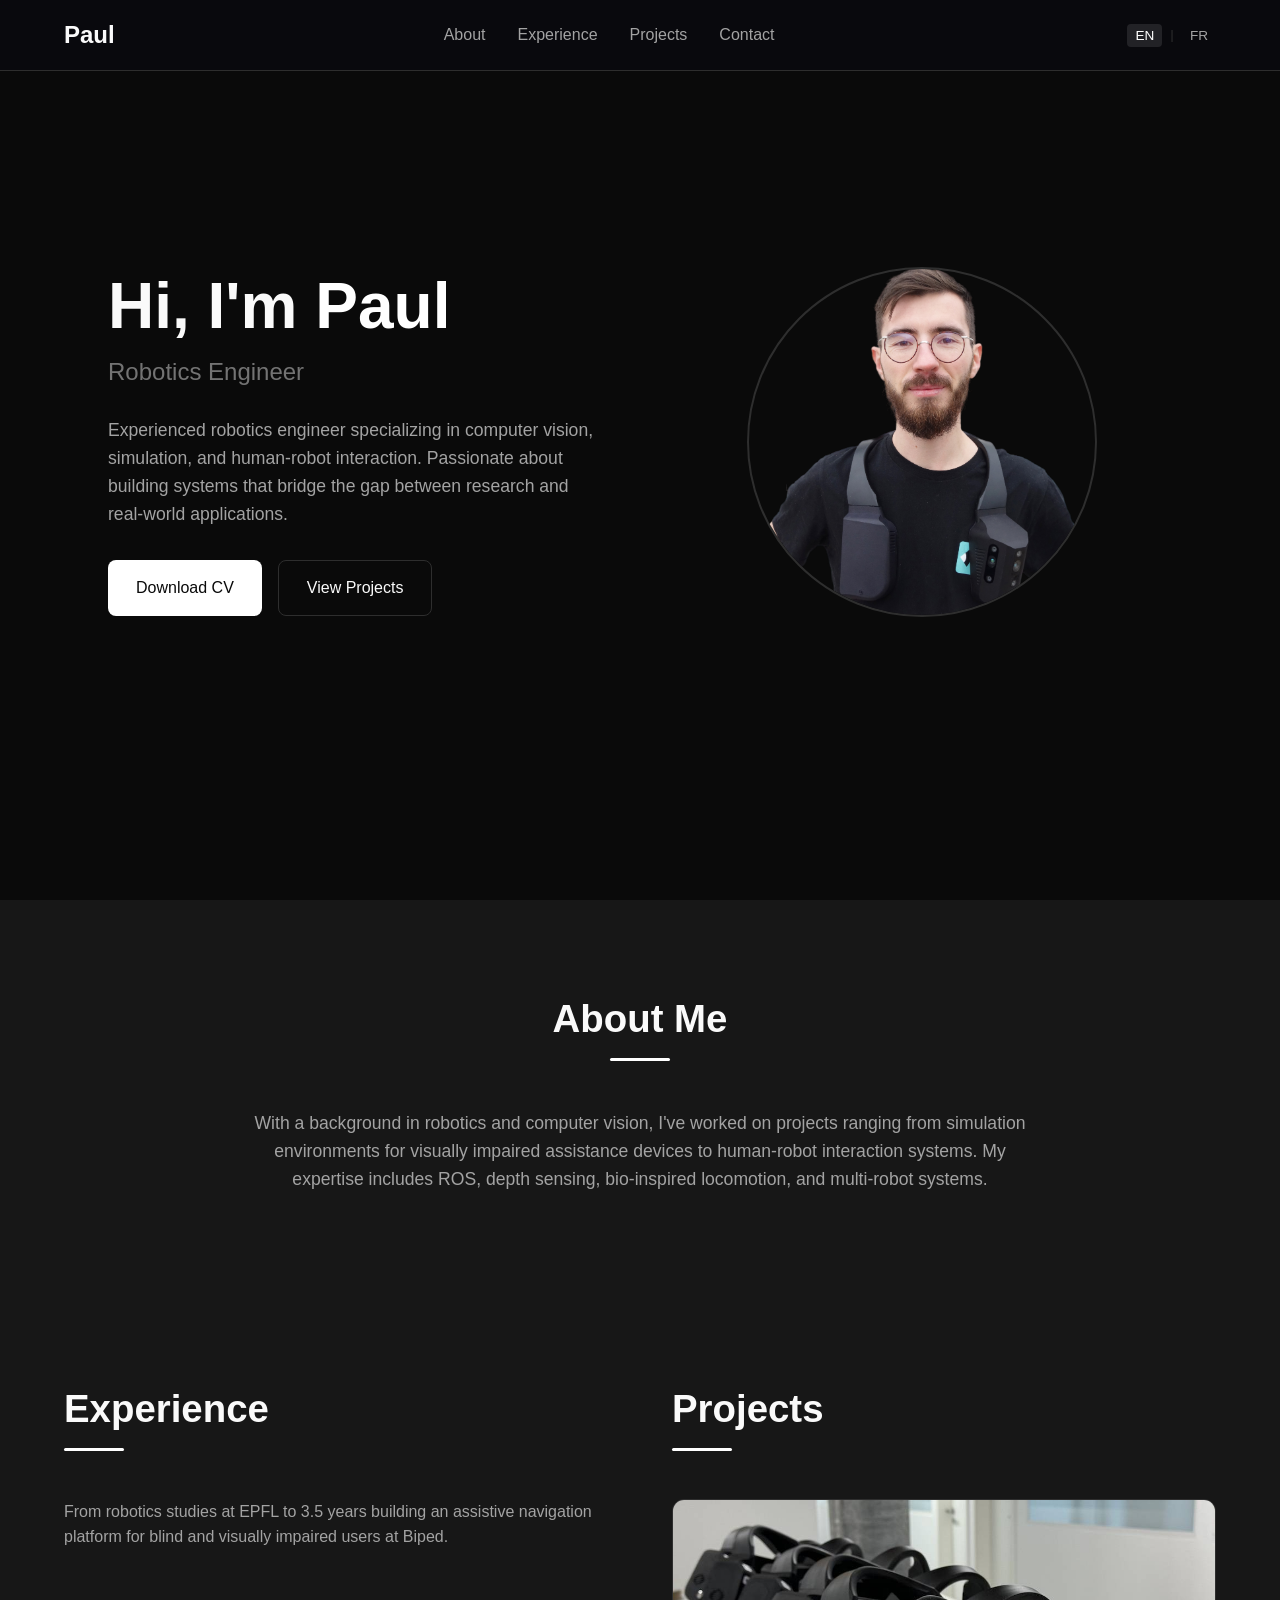
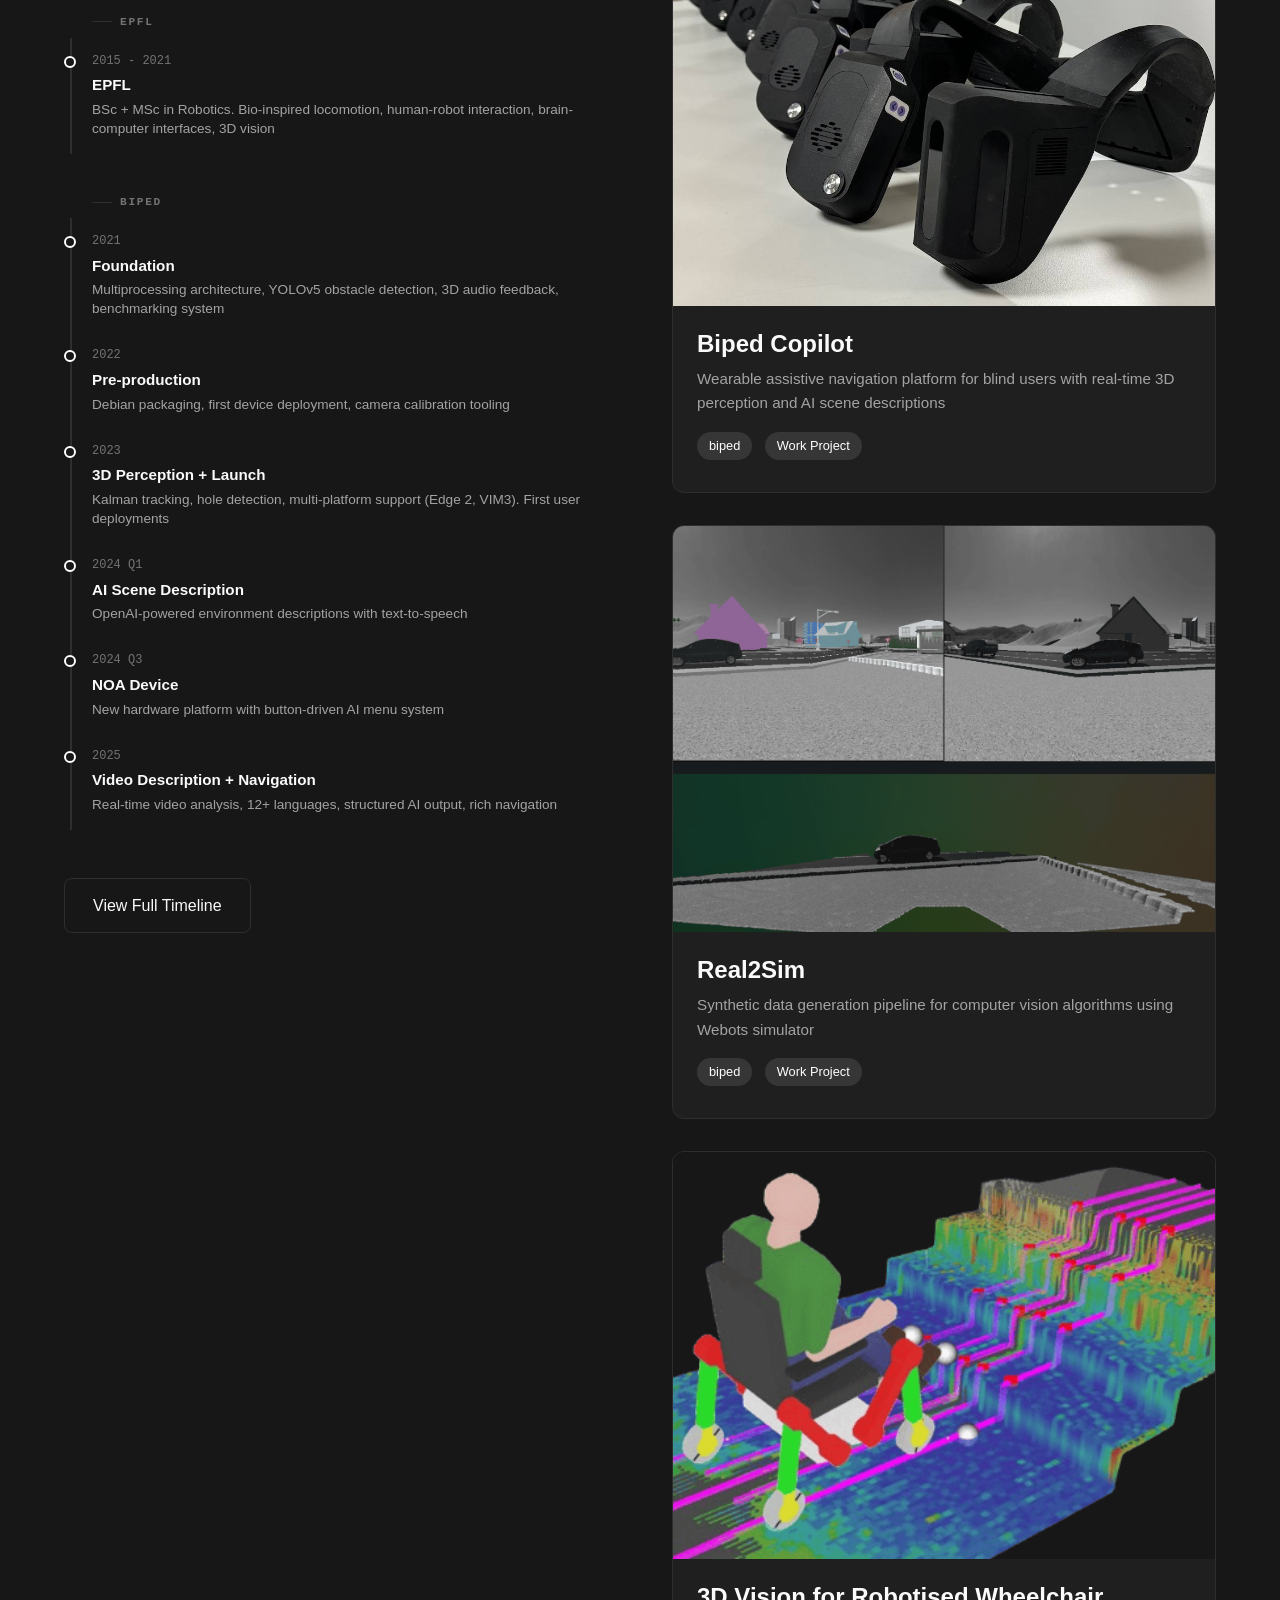
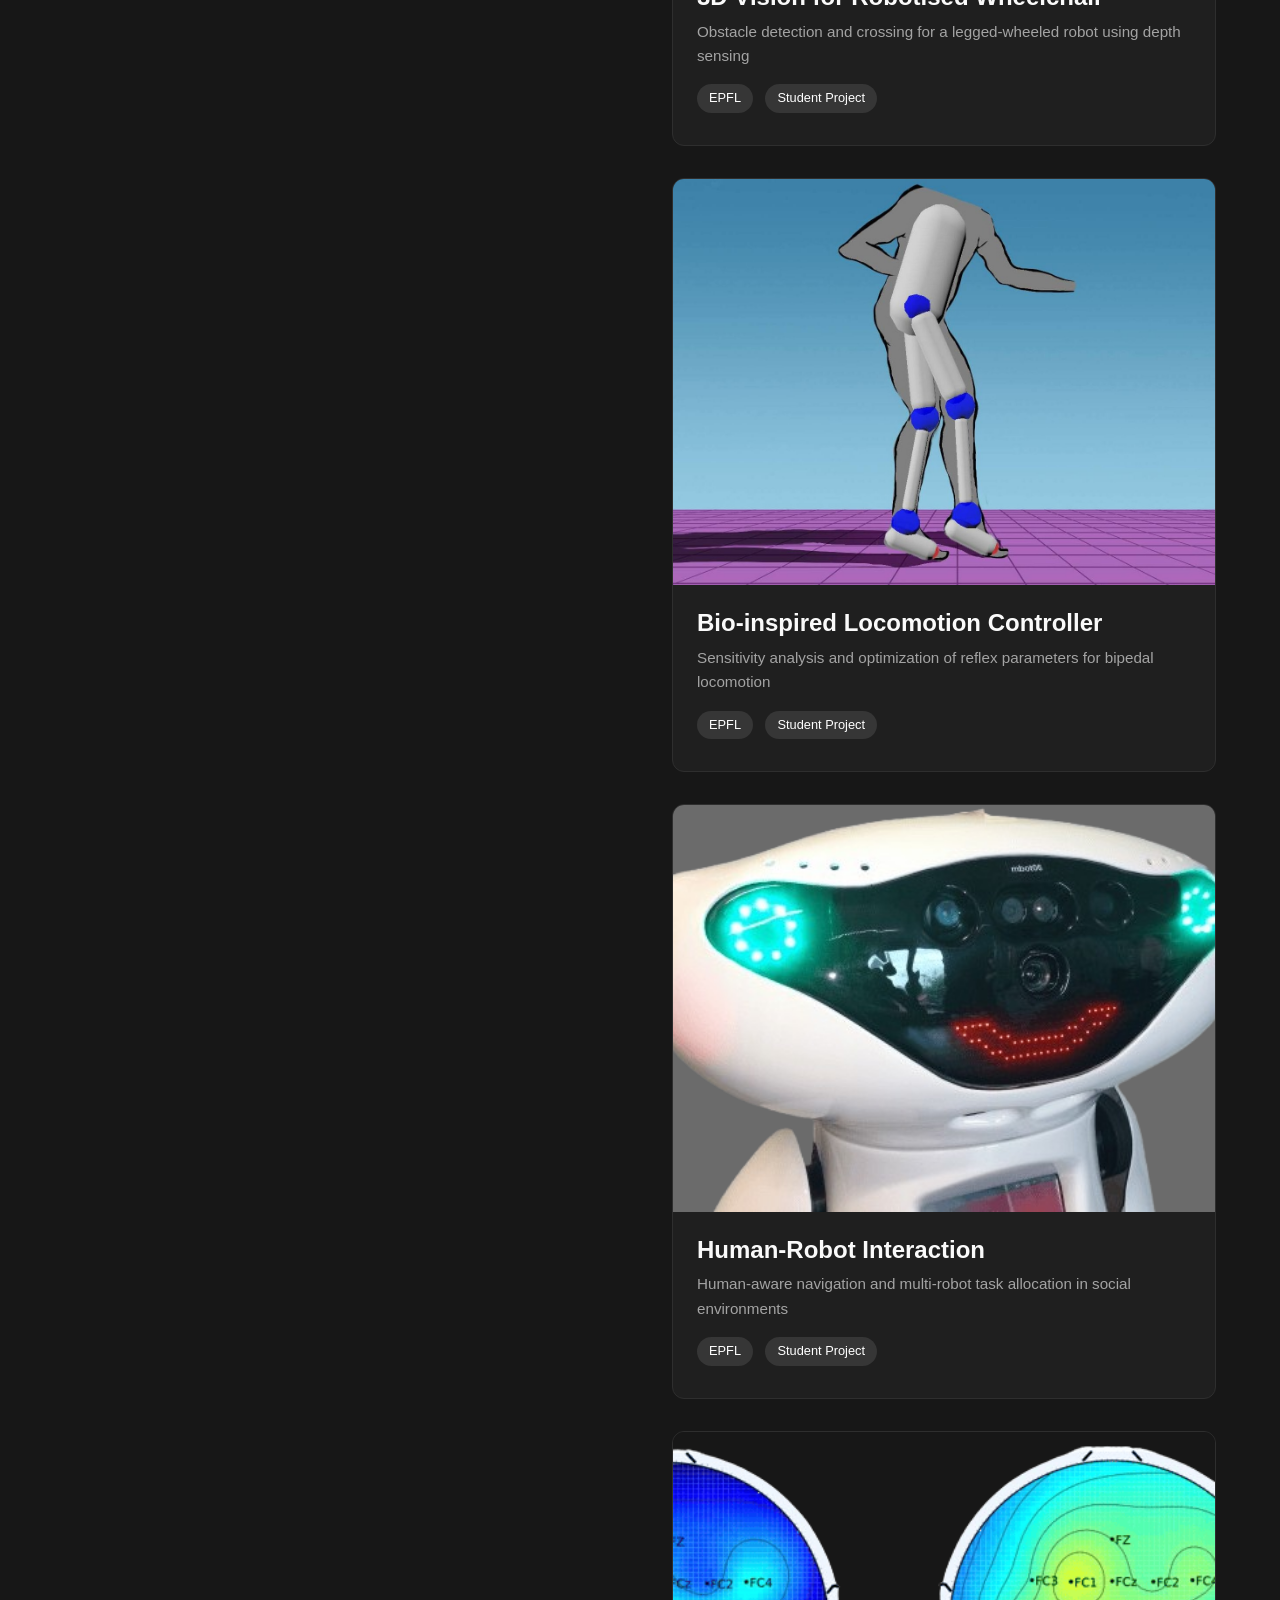
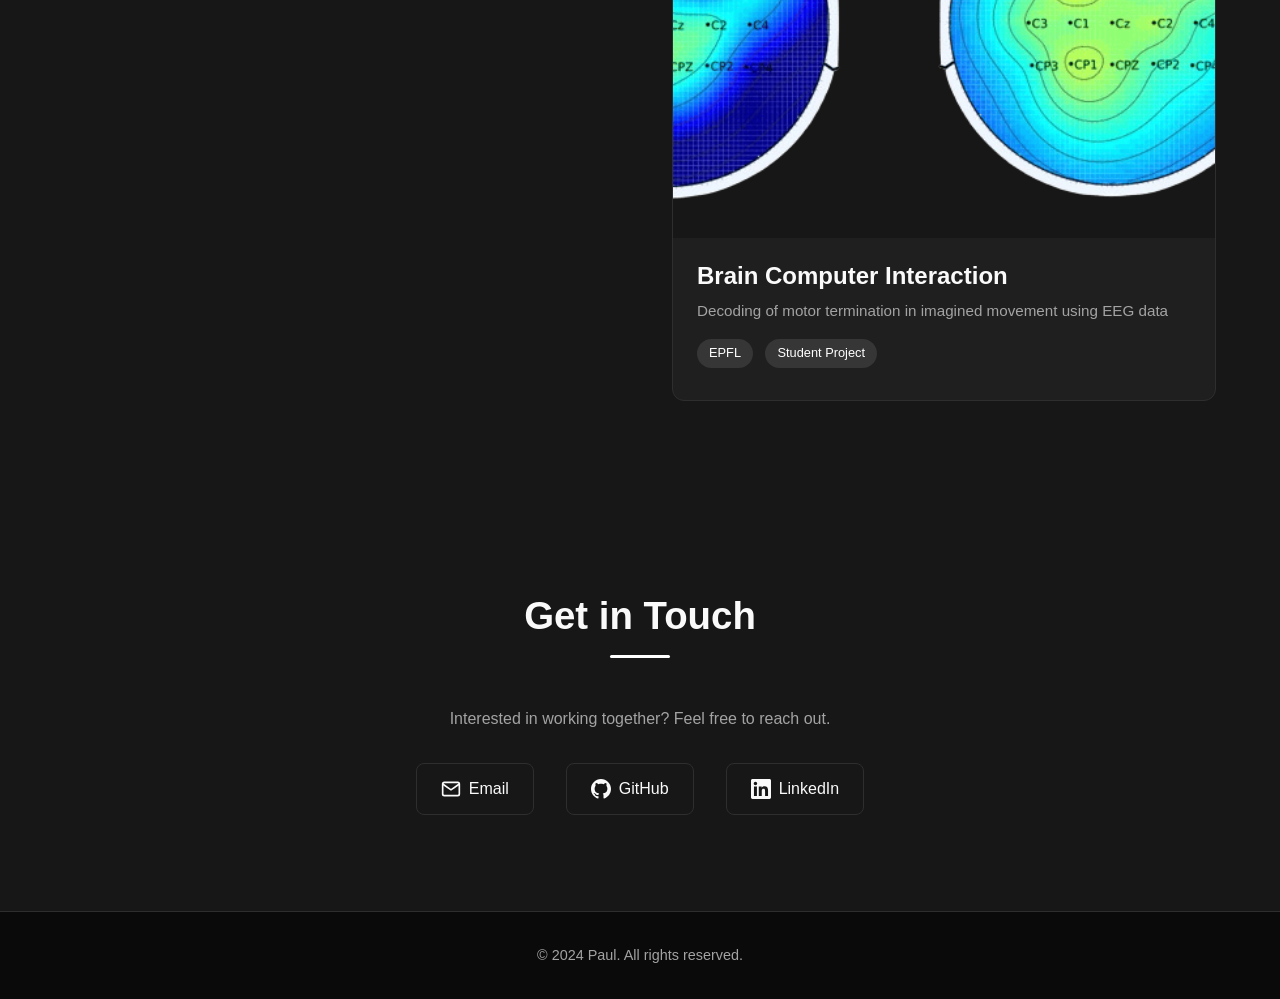
==== commit 07aa6528: "Squashed commit of the following: commit 8e55d3350d7fe42a5dfea84c7f26cf79af95b4ff Author: Polymere <" ====
--- a/index.html
+++ b/index.html
@@ -140,43 +140,6 @@
                         <div class="timeline-cta">
                             <a href="projects/biped.html" class="btn btn-secondary" data-i18n="experience.cta">View Full Timeline</a>
                         </div>
-
-                        <h2 class="publications-heading" data-i18n="publications.title">Publications</h2>
-                        <div class="publication-list">
-                            <a href="https://arxiv.org/html/2506.16219v1" target="_blank" class="publication-item">
-                                <div class="publication-affiliations">
-                                    <span class="affiliation-badge">Biped Robotics</span>
-                                    <span class="affiliation-badge">Honda RI</span>
-                                    <span class="affiliation-badge">EPFL</span>
-                                </div>
-                                <div class="publication-body">
-                                    <h3 data-i18n="publications.pub1.title">Probabilistic Collision Risk Estimation for Pedestrian Navigation</h3>
-                                    <p class="publication-authors" data-i18n="publications.pub1.authors">A. Tourki, P. Prevel, N. Einecke, T. Puphal, A. Alahi</p>
-                                    <p class="publication-venue" data-i18n="publications.pub1.venue">arXiv, 2025</p>
-                                </div>
-                                <svg class="publication-link-icon" width="20" height="20" viewBox="0 0 24 24" fill="none" stroke="currentColor" stroke-width="2">
-                                    <path d="M18 13v6a2 2 0 0 1-2 2H5a2 2 0 0 1-2-2V8a2 2 0 0 1 2-2h6"/>
-                                    <polyline points="15 3 21 3 21 9"/>
-                                    <line x1="10" y1="14" x2="21" y2="3"/>
-                                </svg>
-                            </a>
-                            <a href="https://publications.idiap.ch/publications/show/5462" target="_blank" class="publication-item">
-                                <div class="publication-affiliations">
-                                    <span class="affiliation-badge">Idiap RI</span>
-                                    <span class="affiliation-badge">Biped Robotics</span>
-                                </div>
-                                <div class="publication-body">
-                                    <h3 data-i18n="publications.pub2.title">Investigating Semantic Segmentation Models to Assist Visually Impaired People</h3>
-                                    <p class="publication-authors" data-i18n="publications.pub2.authors">M. Villamizar, O. Canevet, J.-M. Odobez</p>
-                                    <p class="publication-venue" data-i18n="publications.pub2.venue">ECCV Workshops, 2024</p>
-                                </div>
-                                <svg class="publication-link-icon" width="20" height="20" viewBox="0 0 24 24" fill="none" stroke="currentColor" stroke-width="2">
-                                    <path d="M18 13v6a2 2 0 0 1-2 2H5a2 2 0 0 1-2-2V8a2 2 0 0 1 2-2h6"/>
-                                    <polyline points="15 3 21 3 21 9"/>
-                                    <line x1="10" y1="14" x2="21" y2="3"/>
-                                </svg>
-                            </a>
-                        </div>
                     </div>
 
                     <div class="experience-right" id="projects">
@@ -258,7 +221,6 @@
                 </div>
             </div>
         </section>
-
 
         <section id="contact" class="contact">
             <div class="container">
--- a/css/style.css
+++ b/css/style.css
@@ -632,92 +632,6 @@
     }
 }
 
-/* Publications (inside experience-left column) */
-.publications-heading {
-    margin-top: 3rem;
-}
-
-.publication-list {
-    display: flex;
-    flex-direction: column;
-    gap: 1rem;
-}
-
-.publication-item {
-    display: flex;
-    align-items: flex-start;
-    gap: 1.25rem;
-    padding: 1.25rem 1.5rem;
-    background: var(--color-bg-card);
-    border: 1px solid var(--color-border);
-    border-radius: 12px;
-    text-decoration: none;
-    color: var(--color-text);
-    transition: var(--transition);
-}
-
-.publication-item:hover {
-    border-color: var(--color-primary);
-    transform: translateY(-2px);
-    box-shadow: var(--shadow-lg);
-}
-
-.publication-affiliations {
-    display: flex;
-    flex-direction: column;
-    gap: 0.4rem;
-    flex-shrink: 0;
-    min-width: 140px;
-}
-
-.affiliation-badge {
-    display: block;
-    width: 140px;
-    padding: 0.25rem 0.6rem;
-    background: rgba(100, 255, 218, 0.08);
-    border: 1px solid var(--color-primary);
-    border-radius: 6px;
-    font-size: 0.75rem;
-    color: var(--color-primary);
-    white-space: nowrap;
-    text-align: center;
-    box-sizing: border-box;
-}
-
-.publication-body {
-    flex: 1;
-    min-width: 0;
-}
-
-.publication-body h3 {
-    font-size: 1rem;
-    margin-bottom: 0.35rem;
-    line-height: 1.4;
-}
-
-.publication-authors {
-    color: var(--color-text-muted);
-    font-size: 0.875rem;
-    margin-bottom: 0.2rem;
-}
-
-.publication-venue {
-    color: var(--color-primary);
-    font-size: 0.8rem;
-    font-family: var(--font-mono);
-}
-
-.publication-link-icon {
-    flex-shrink: 0;
-    color: var(--color-text-muted);
-    margin-top: 0.25rem;
-    transition: var(--transition);
-}
-
-.publication-item:hover .publication-link-icon {
-    color: var(--color-primary);
-}
-
 /* Contact Section */
 .contact {
     background: var(--color-bg-secondary);
@@ -985,17 +899,6 @@
         grid-template-columns: 1fr;
     }
 
-    .publication-item {
-        flex-direction: column;
-        gap: 0.75rem;
-    }
-
-    .publication-affiliations {
-        flex-direction: row;
-        flex-wrap: wrap;
-        min-width: 0;
-    }
-
     section {
         padding: 4rem 0;
     }
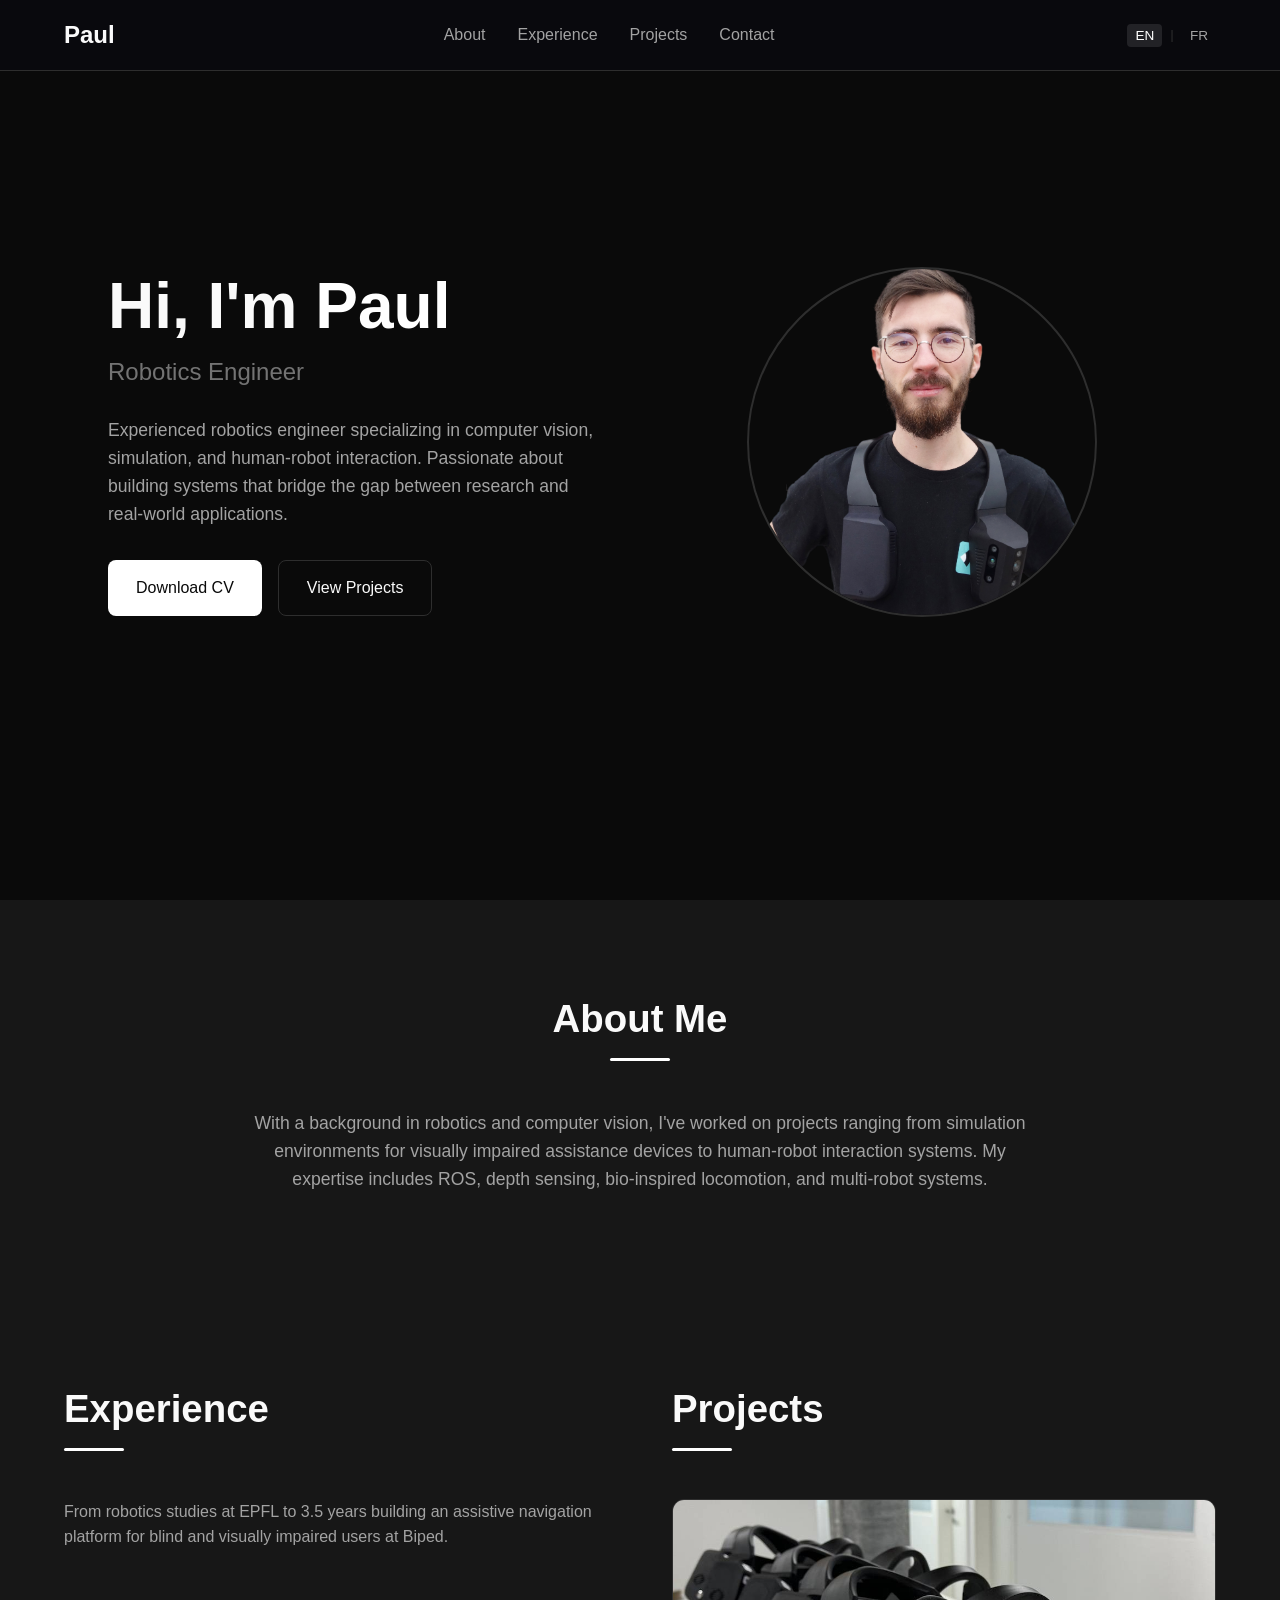
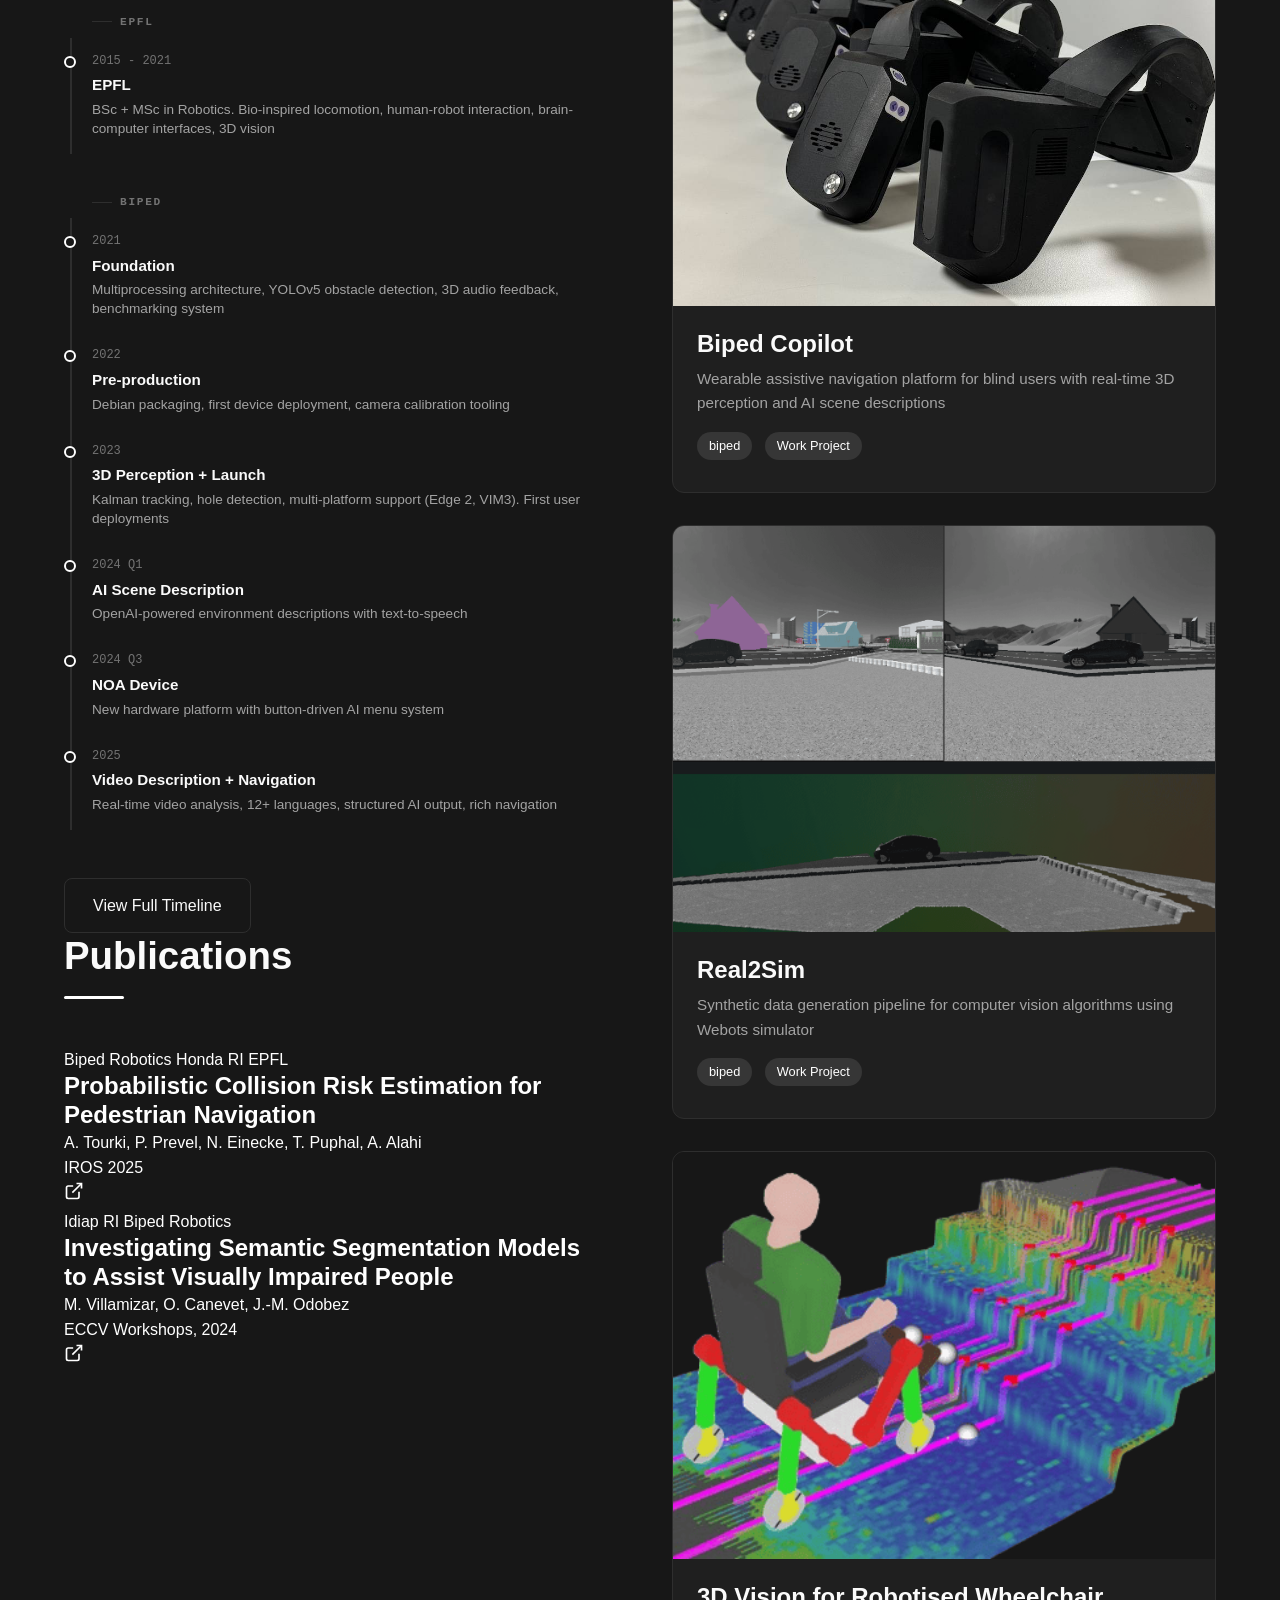
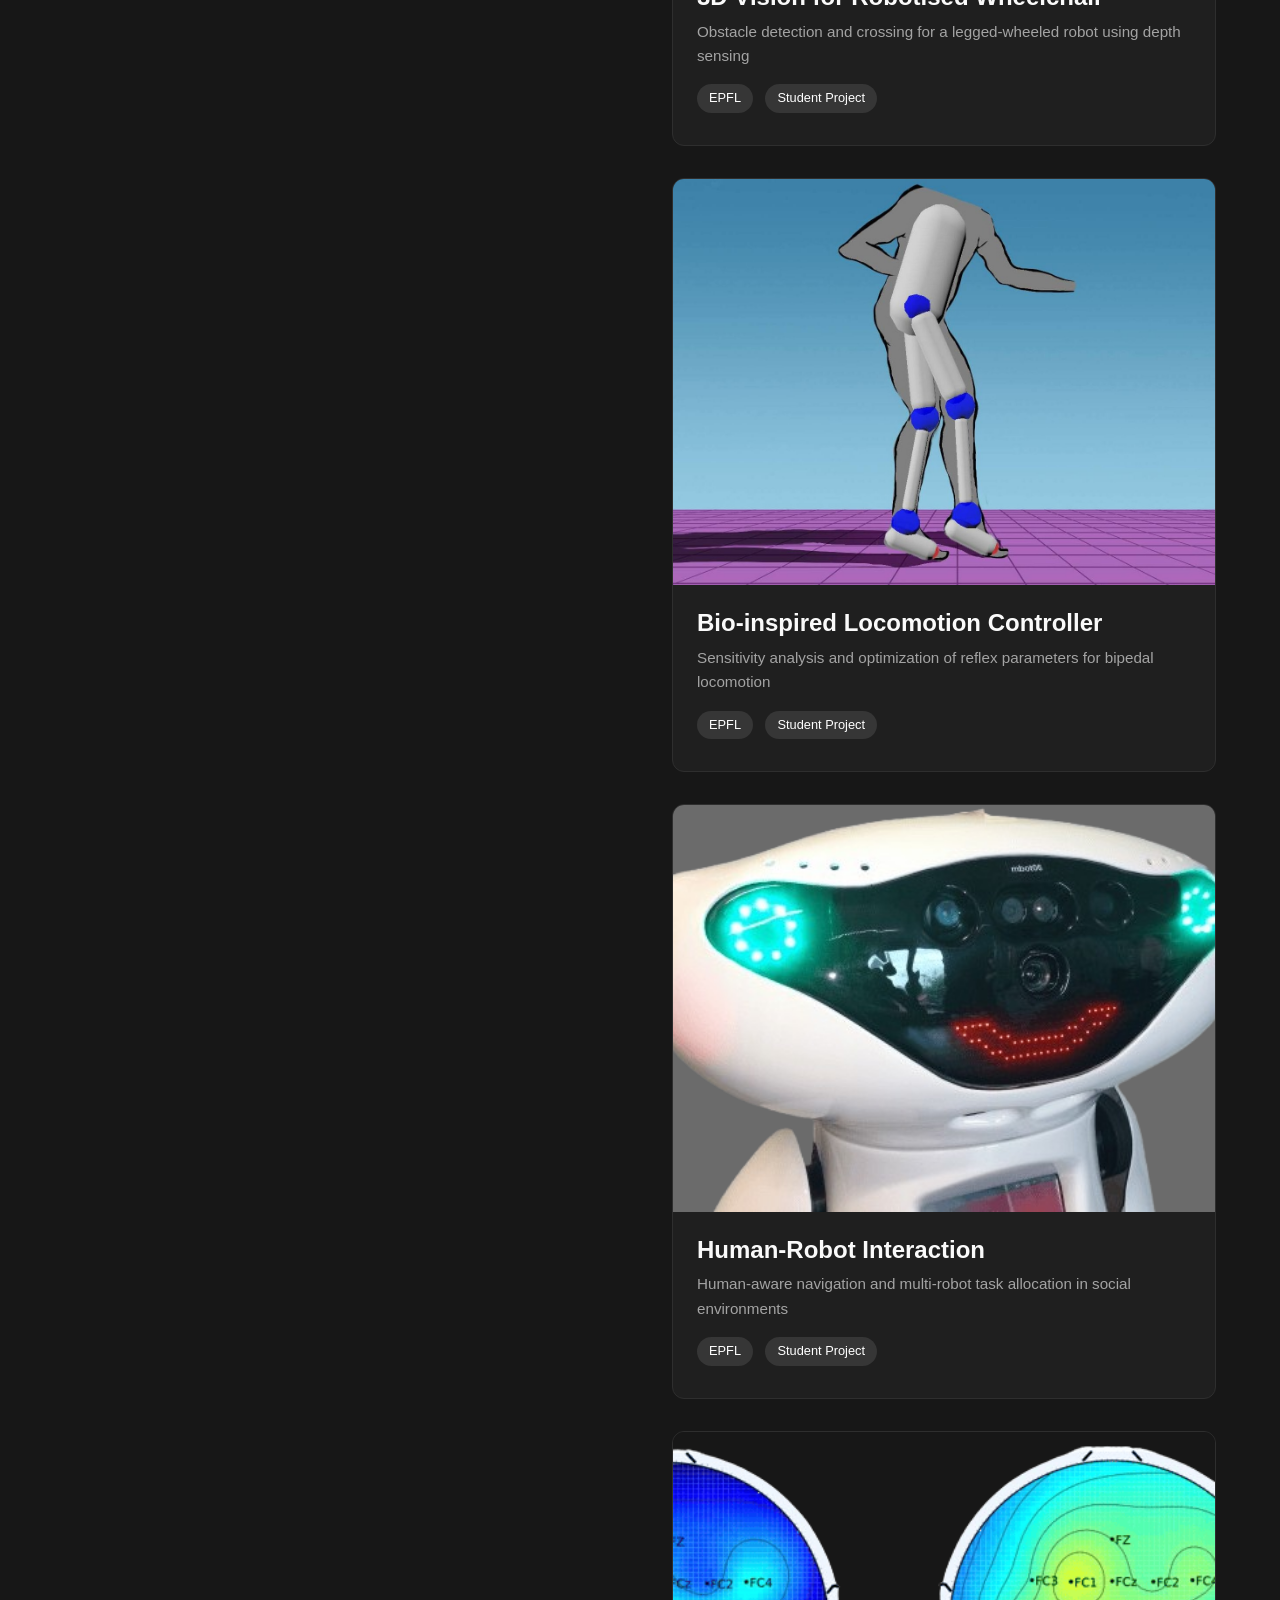
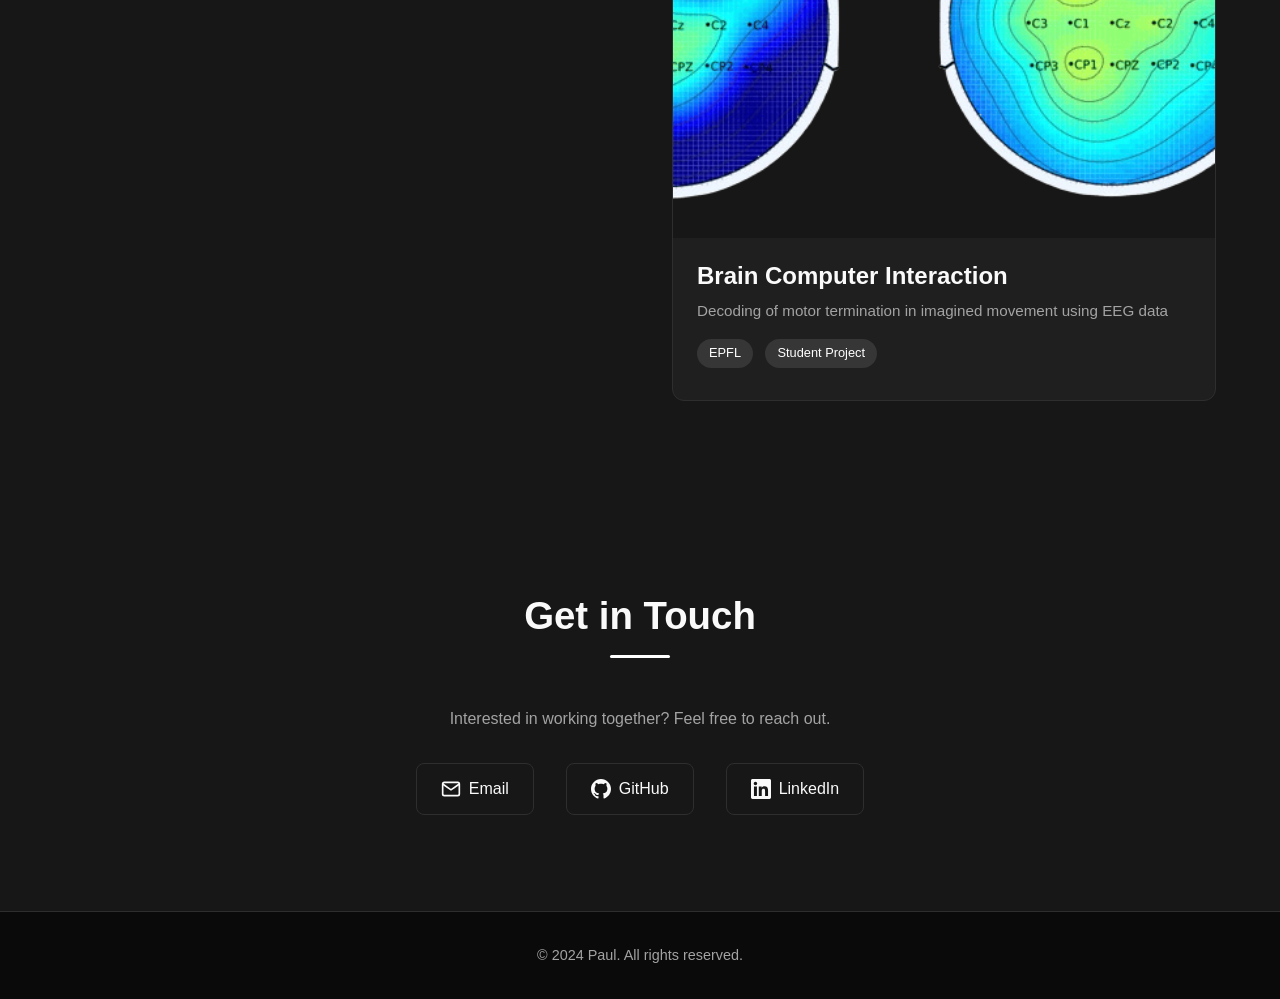
==== commit e8804b77: "chore: cite pedestrian nav paper as IROS 2025 Update venue from arXiv preprint to IROS 2025 and poin" ====
--- a/index.html
+++ b/index.html
@@ -140,6 +140,43 @@
                         <div class="timeline-cta">
                             <a href="projects/biped.html" class="btn btn-secondary" data-i18n="experience.cta">View Full Timeline</a>
                         </div>
+
+                        <h2 class="publications-heading" data-i18n="publications.title">Publications</h2>
+                        <div class="publication-list">
+                            <a href="https://hri-eu.github.io/PedestrianNavigation/" target="_blank" class="publication-item">
+                                <div class="publication-affiliations">
+                                    <span class="affiliation-badge">Biped Robotics</span>
+                                    <span class="affiliation-badge">Honda RI</span>
+                                    <span class="affiliation-badge">EPFL</span>
+                                </div>
+                                <div class="publication-body">
+                                    <h3 data-i18n="publications.pub1.title">Probabilistic Collision Risk Estimation for Pedestrian Navigation</h3>
+                                    <p class="publication-authors" data-i18n="publications.pub1.authors">A. Tourki, P. Prevel, N. Einecke, T. Puphal, A. Alahi</p>
+                                    <p class="publication-venue" data-i18n="publications.pub1.venue">arXiv, 2025</p>
+                                </div>
+                                <svg class="publication-link-icon" width="20" height="20" viewBox="0 0 24 24" fill="none" stroke="currentColor" stroke-width="2">
+                                    <path d="M18 13v6a2 2 0 0 1-2 2H5a2 2 0 0 1-2-2V8a2 2 0 0 1 2-2h6"/>
+                                    <polyline points="15 3 21 3 21 9"/>
+                                    <line x1="10" y1="14" x2="21" y2="3"/>
+                                </svg>
+                            </a>
+                            <a href="https://publications.idiap.ch/publications/show/5462" target="_blank" class="publication-item">
+                                <div class="publication-affiliations">
+                                    <span class="affiliation-badge">Idiap RI</span>
+                                    <span class="affiliation-badge">Biped Robotics</span>
+                                </div>
+                                <div class="publication-body">
+                                    <h3 data-i18n="publications.pub2.title">Investigating Semantic Segmentation Models to Assist Visually Impaired People</h3>
+                                    <p class="publication-authors" data-i18n="publications.pub2.authors">M. Villamizar, O. Canevet, J.-M. Odobez</p>
+                                    <p class="publication-venue" data-i18n="publications.pub2.venue">ECCV Workshops, 2024</p>
+                                </div>
+                                <svg class="publication-link-icon" width="20" height="20" viewBox="0 0 24 24" fill="none" stroke="currentColor" stroke-width="2">
+                                    <path d="M18 13v6a2 2 0 0 1-2 2H5a2 2 0 0 1-2-2V8a2 2 0 0 1 2-2h6"/>
+                                    <polyline points="15 3 21 3 21 9"/>
+                                    <line x1="10" y1="14" x2="21" y2="3"/>
+                                </svg>
+                            </a>
+                        </div>
                     </div>
 
                     <div class="experience-right" id="projects">
@@ -221,6 +258,7 @@
                 </div>
             </div>
         </section>
+
 
         <section id="contact" class="contact">
             <div class="container">
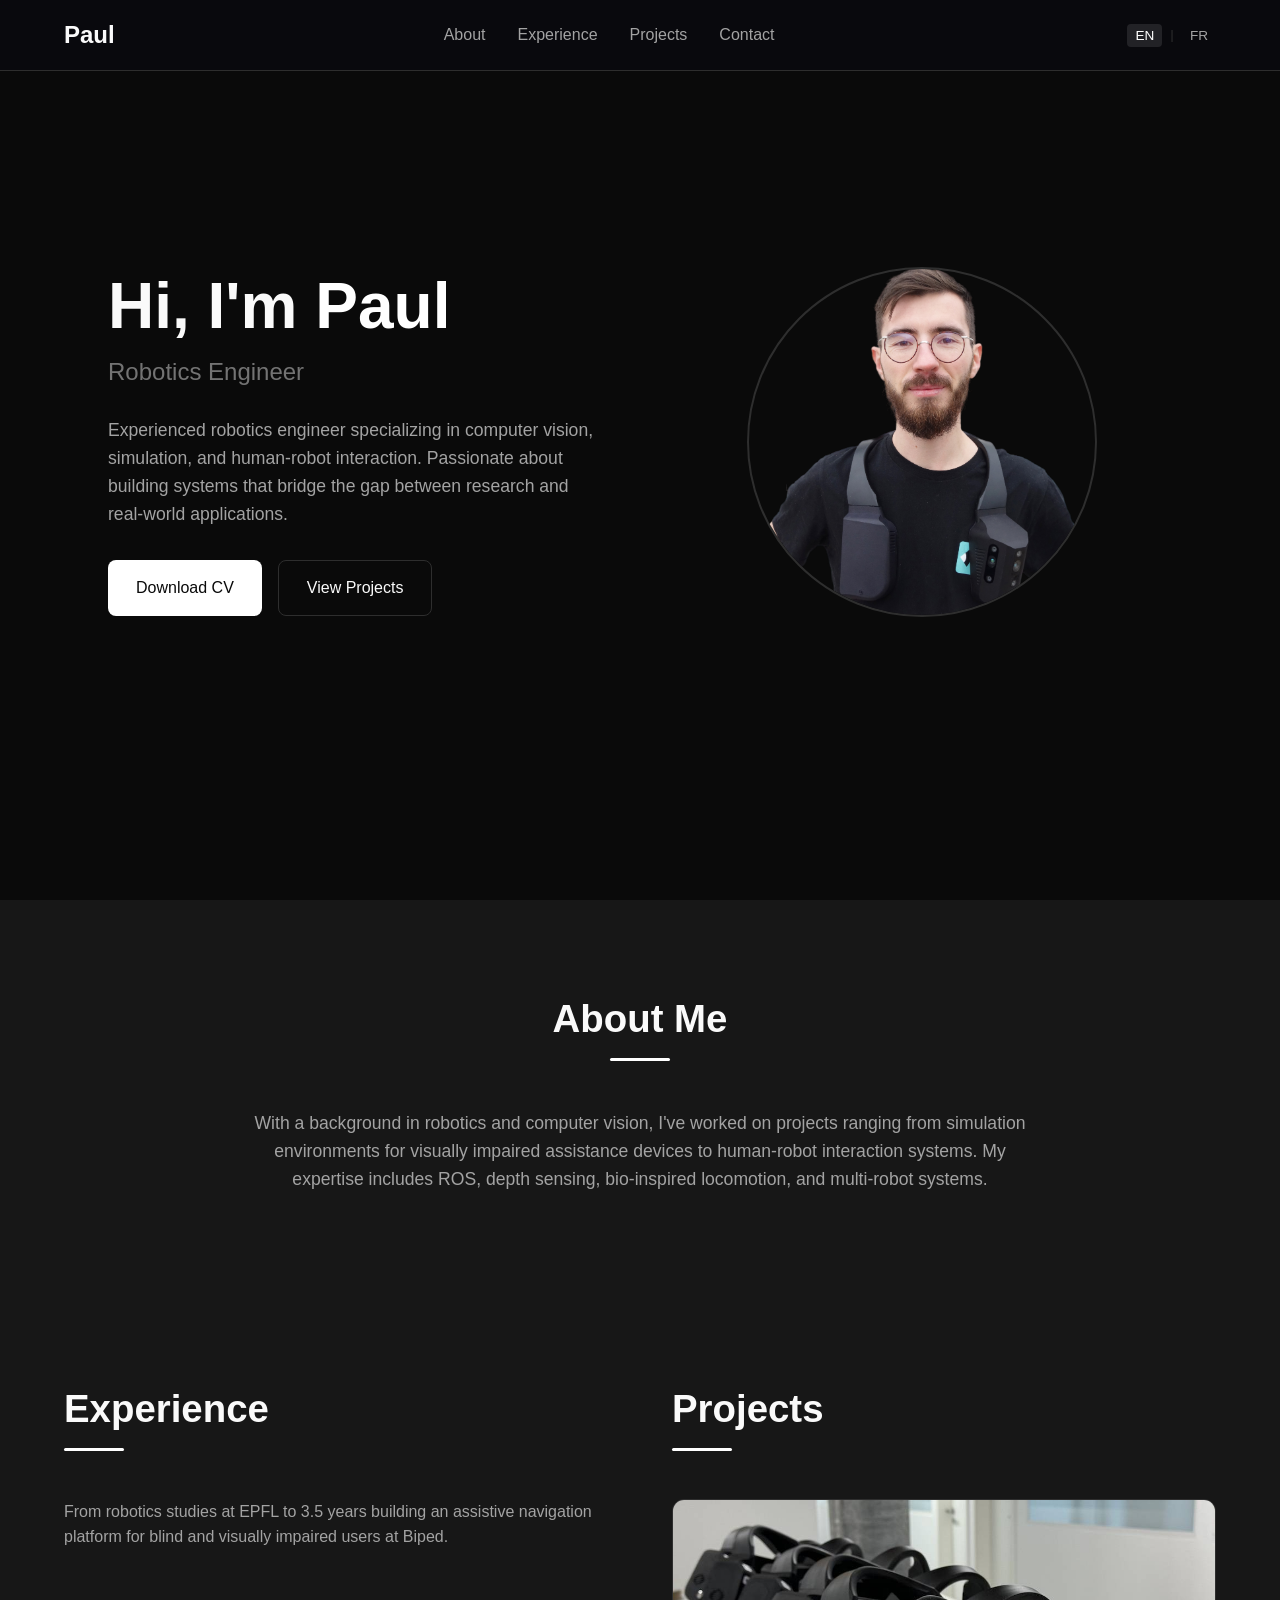
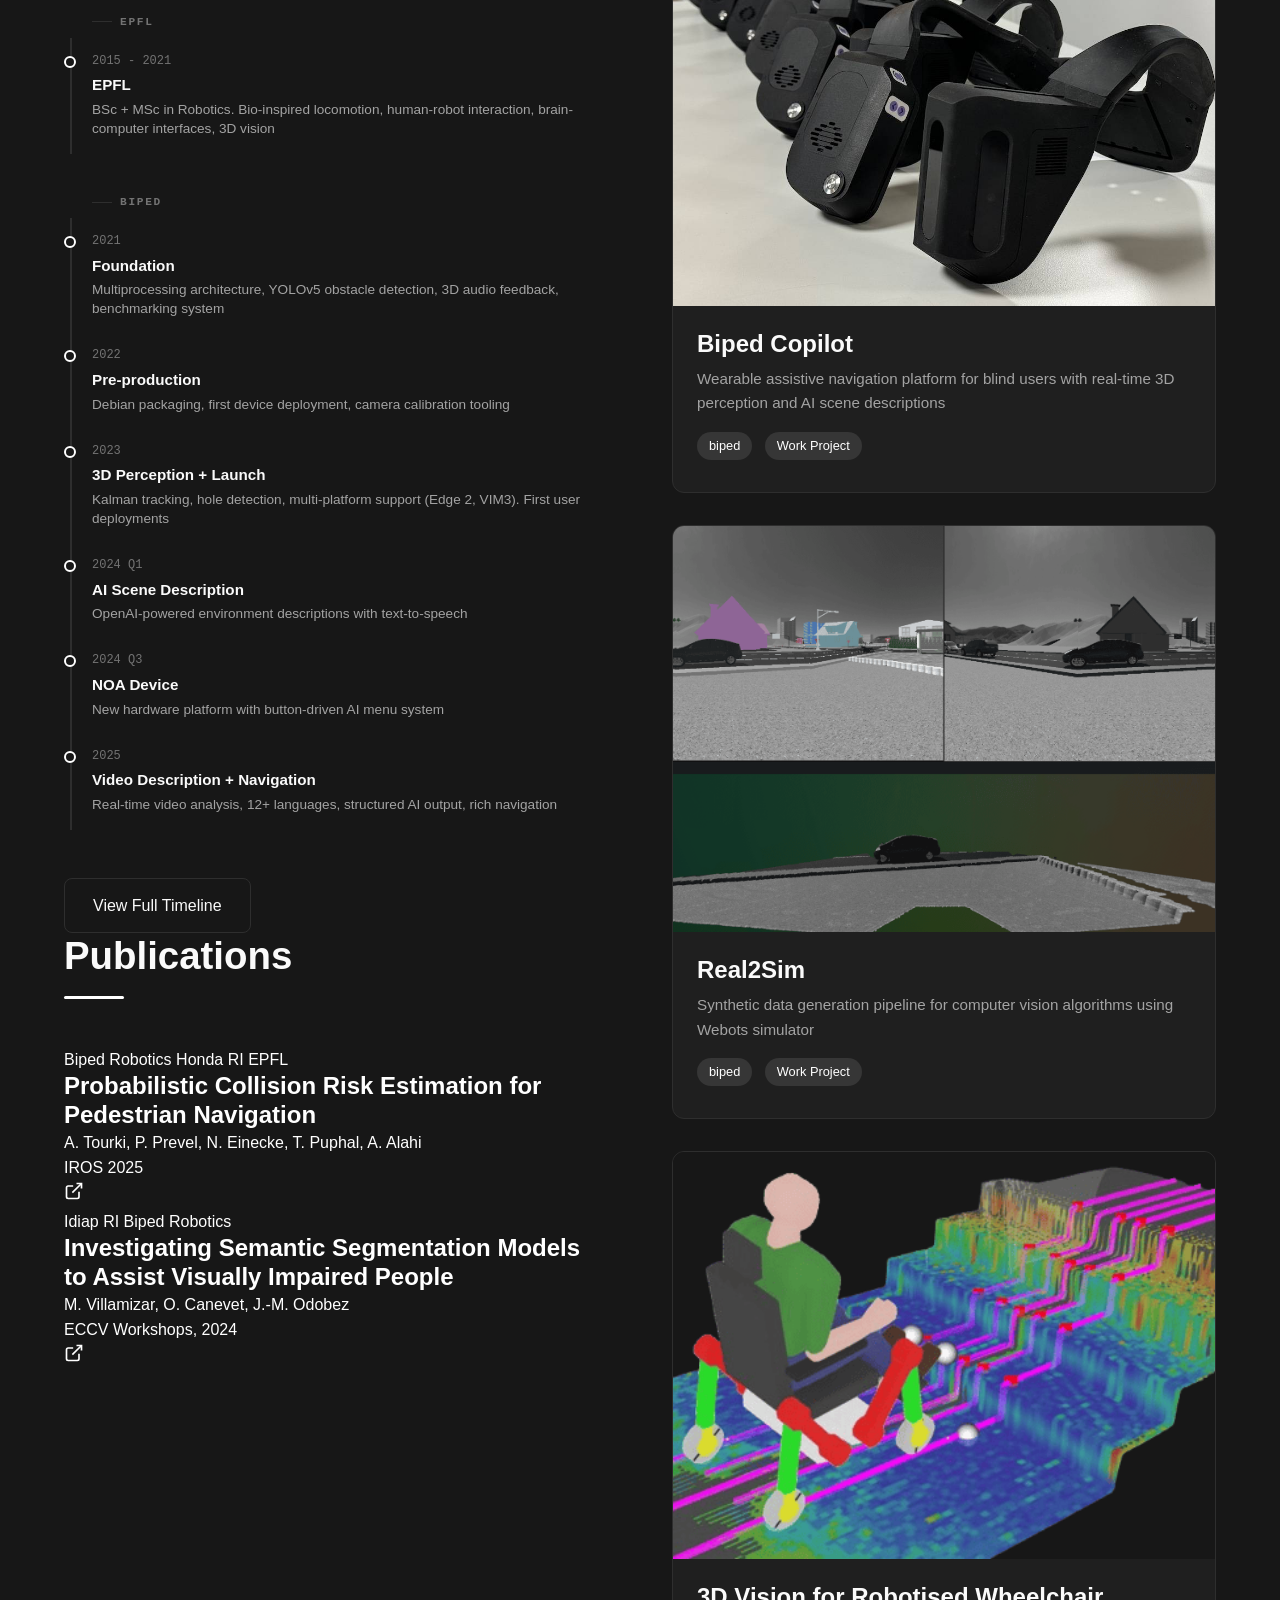
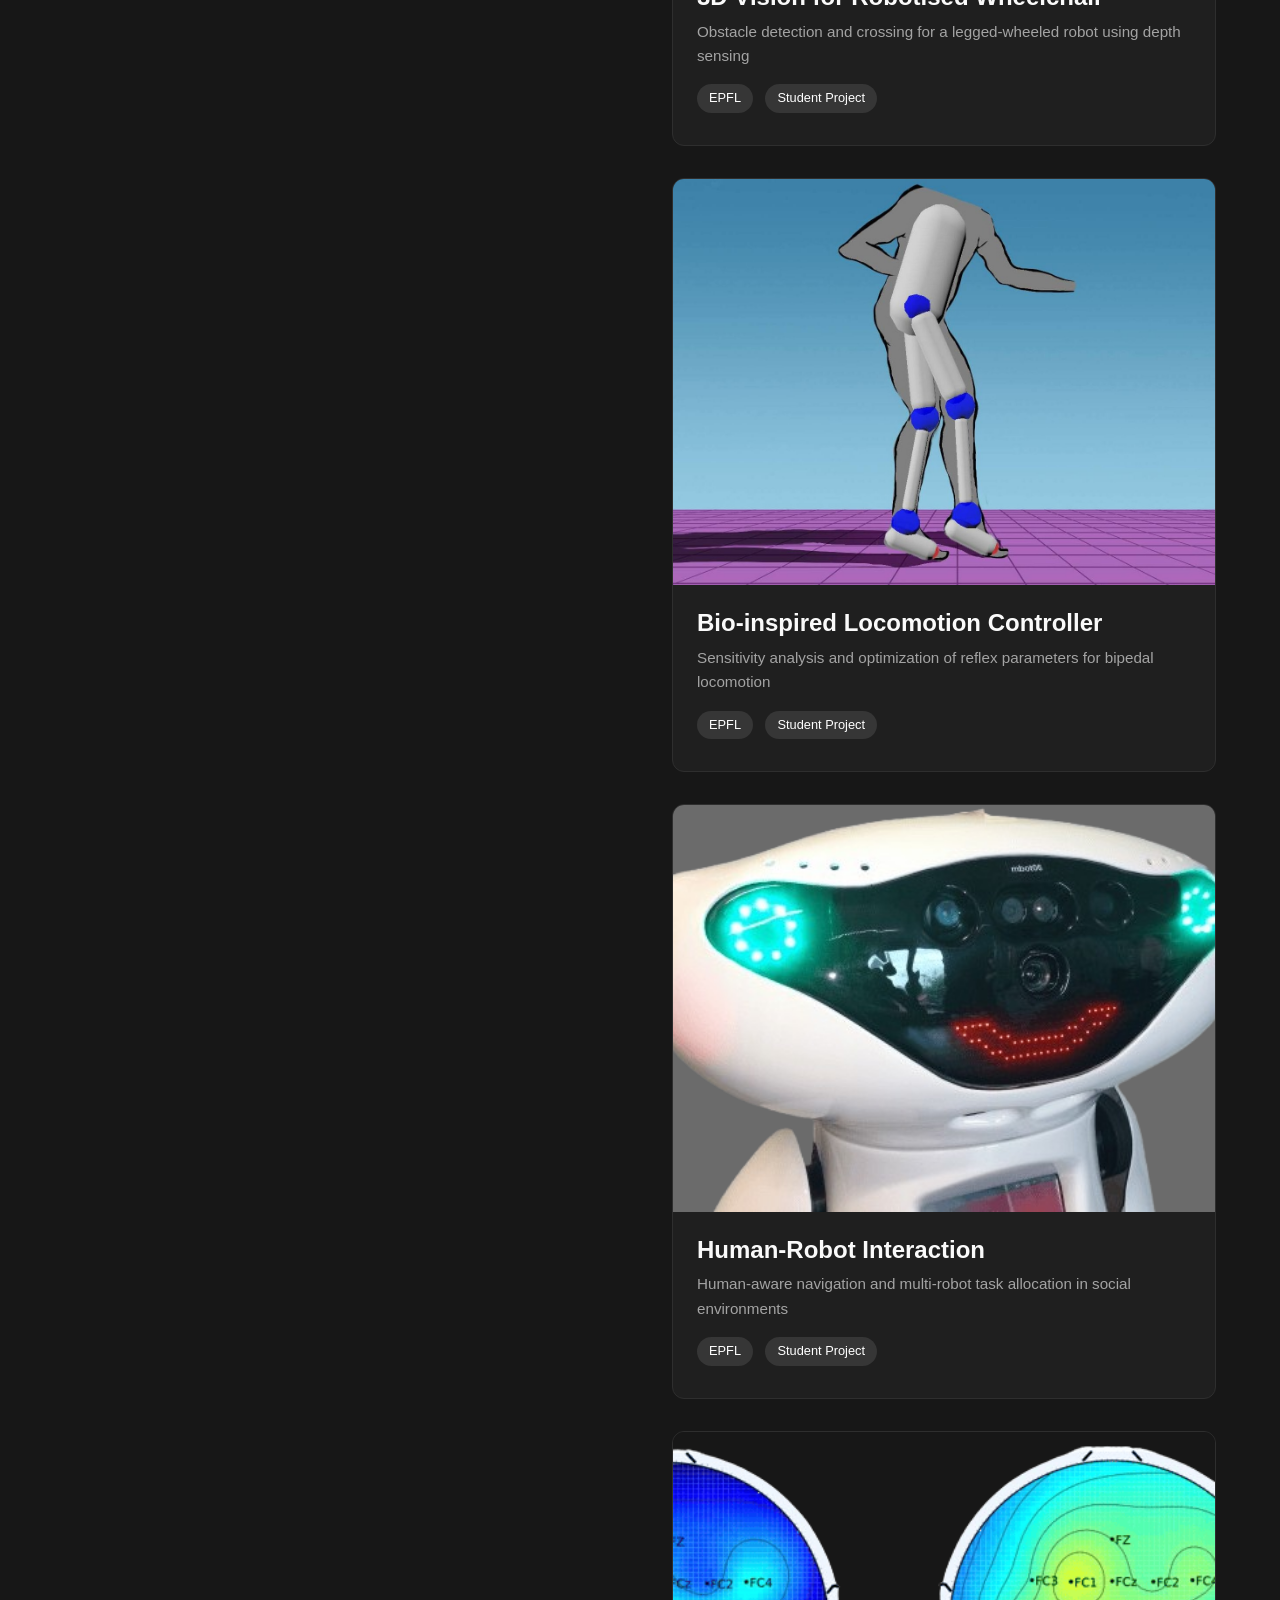
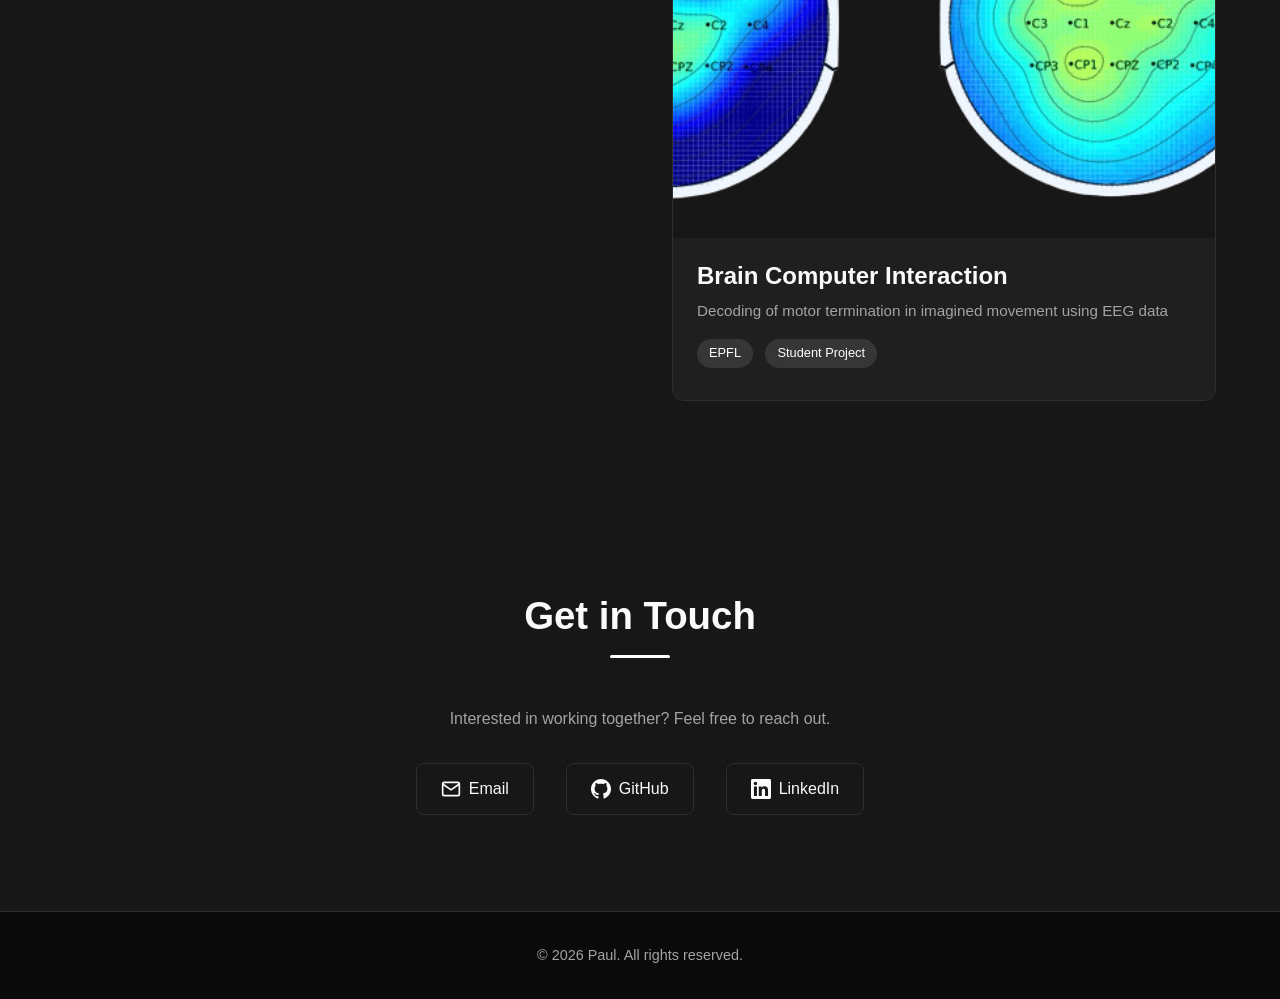
==== commit 805f4c7f: "chore: update footer copyright to 2026 Co-Authored-By: Claude Opus 4.8 (1M context) <noreply@anthrop" ====
--- a/index.html
+++ b/index.html
@@ -291,7 +291,7 @@
 
     <footer class="footer">
         <div class="container">
-            <p>&copy; <span data-i18n="footer.copyright">2024 Paul. All rights reserved.</span></p>
+            <p>&copy; <span data-i18n="footer.copyright">2026 Paul. All rights reserved.</span></p>
         </div>
     </footer>
 
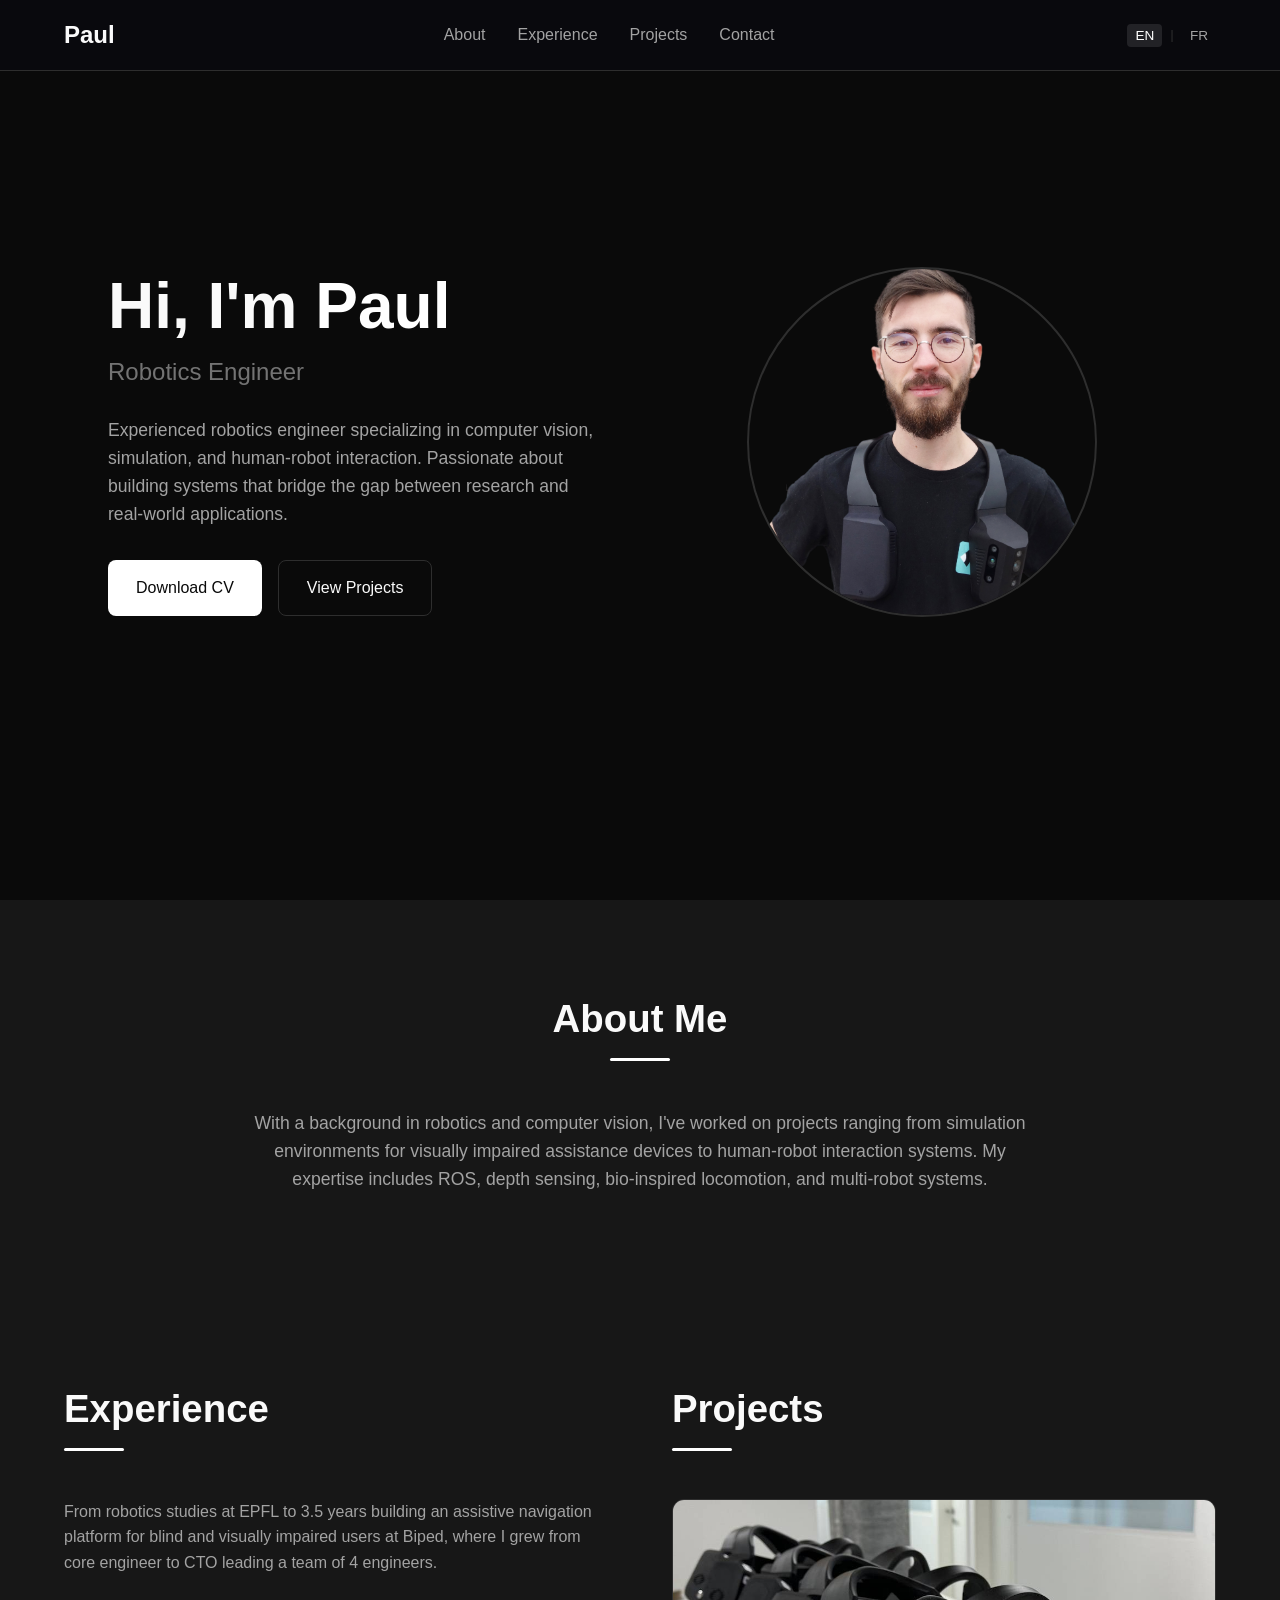
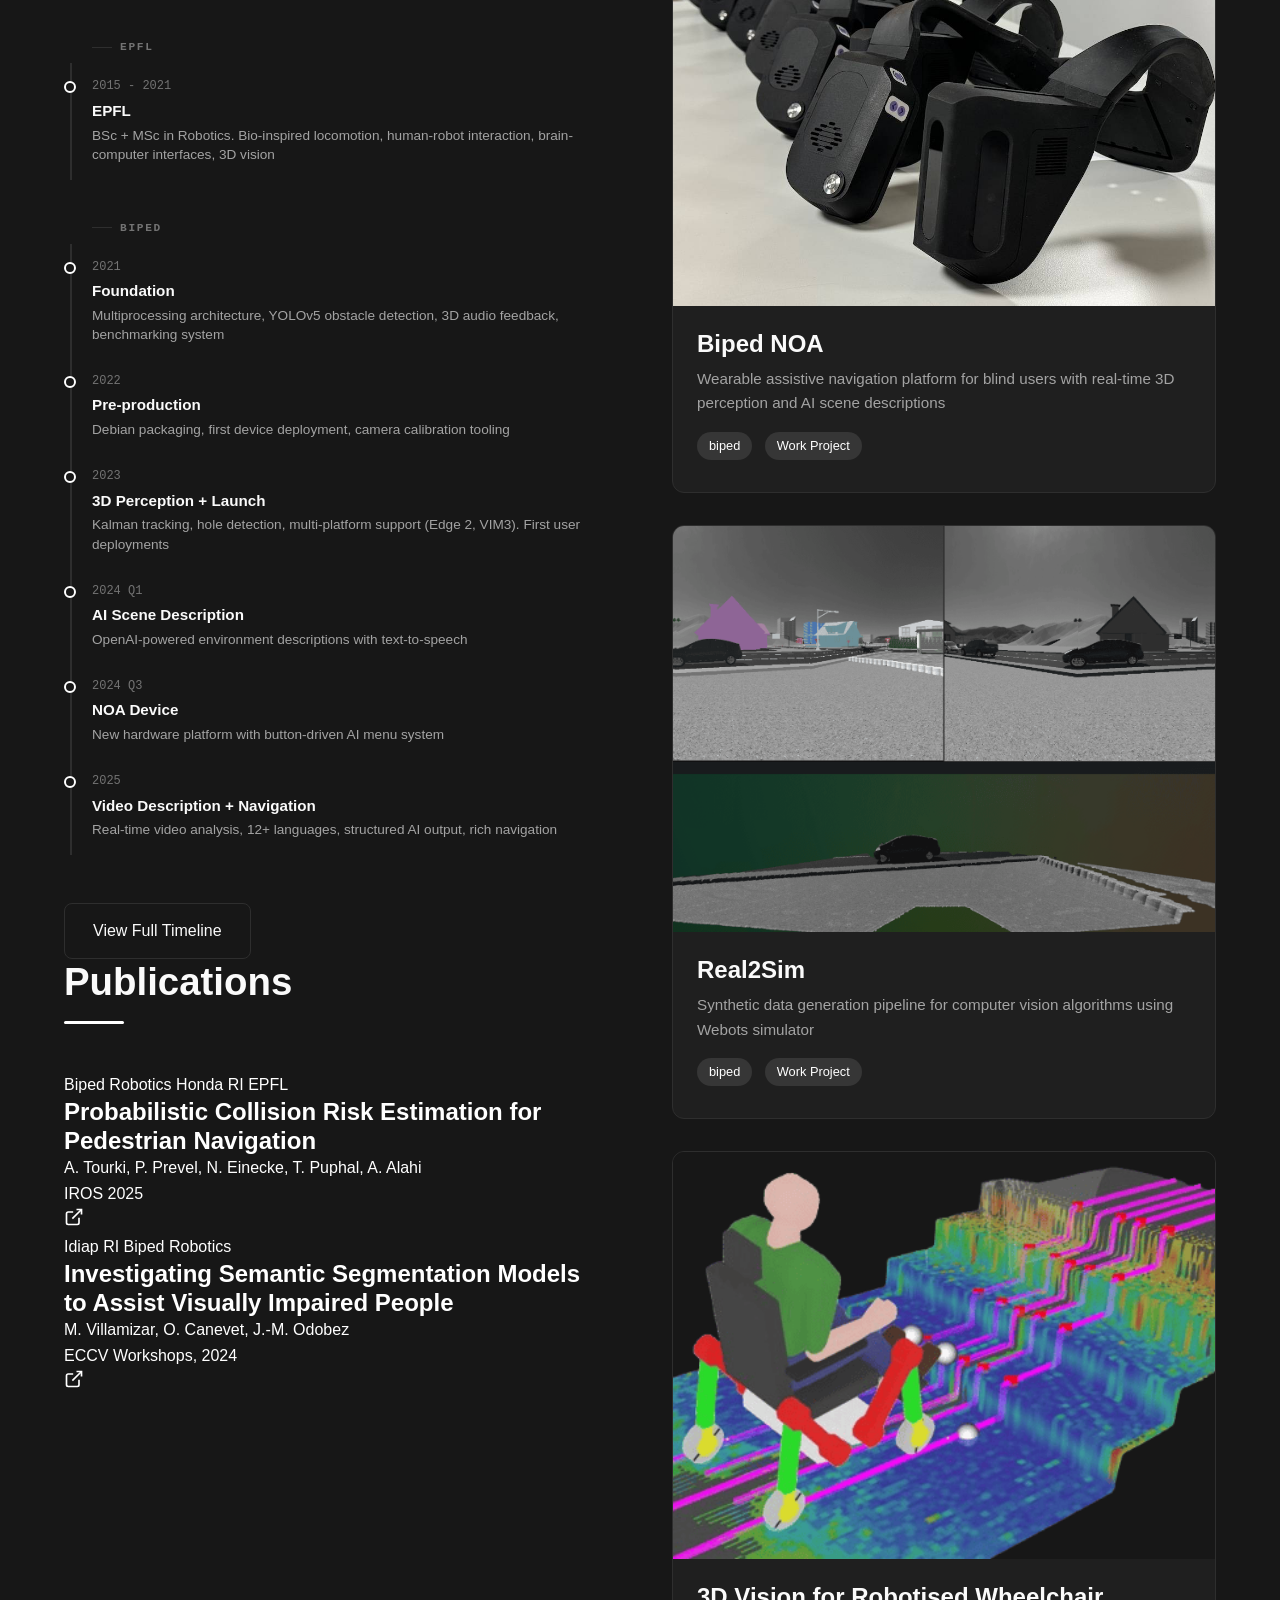
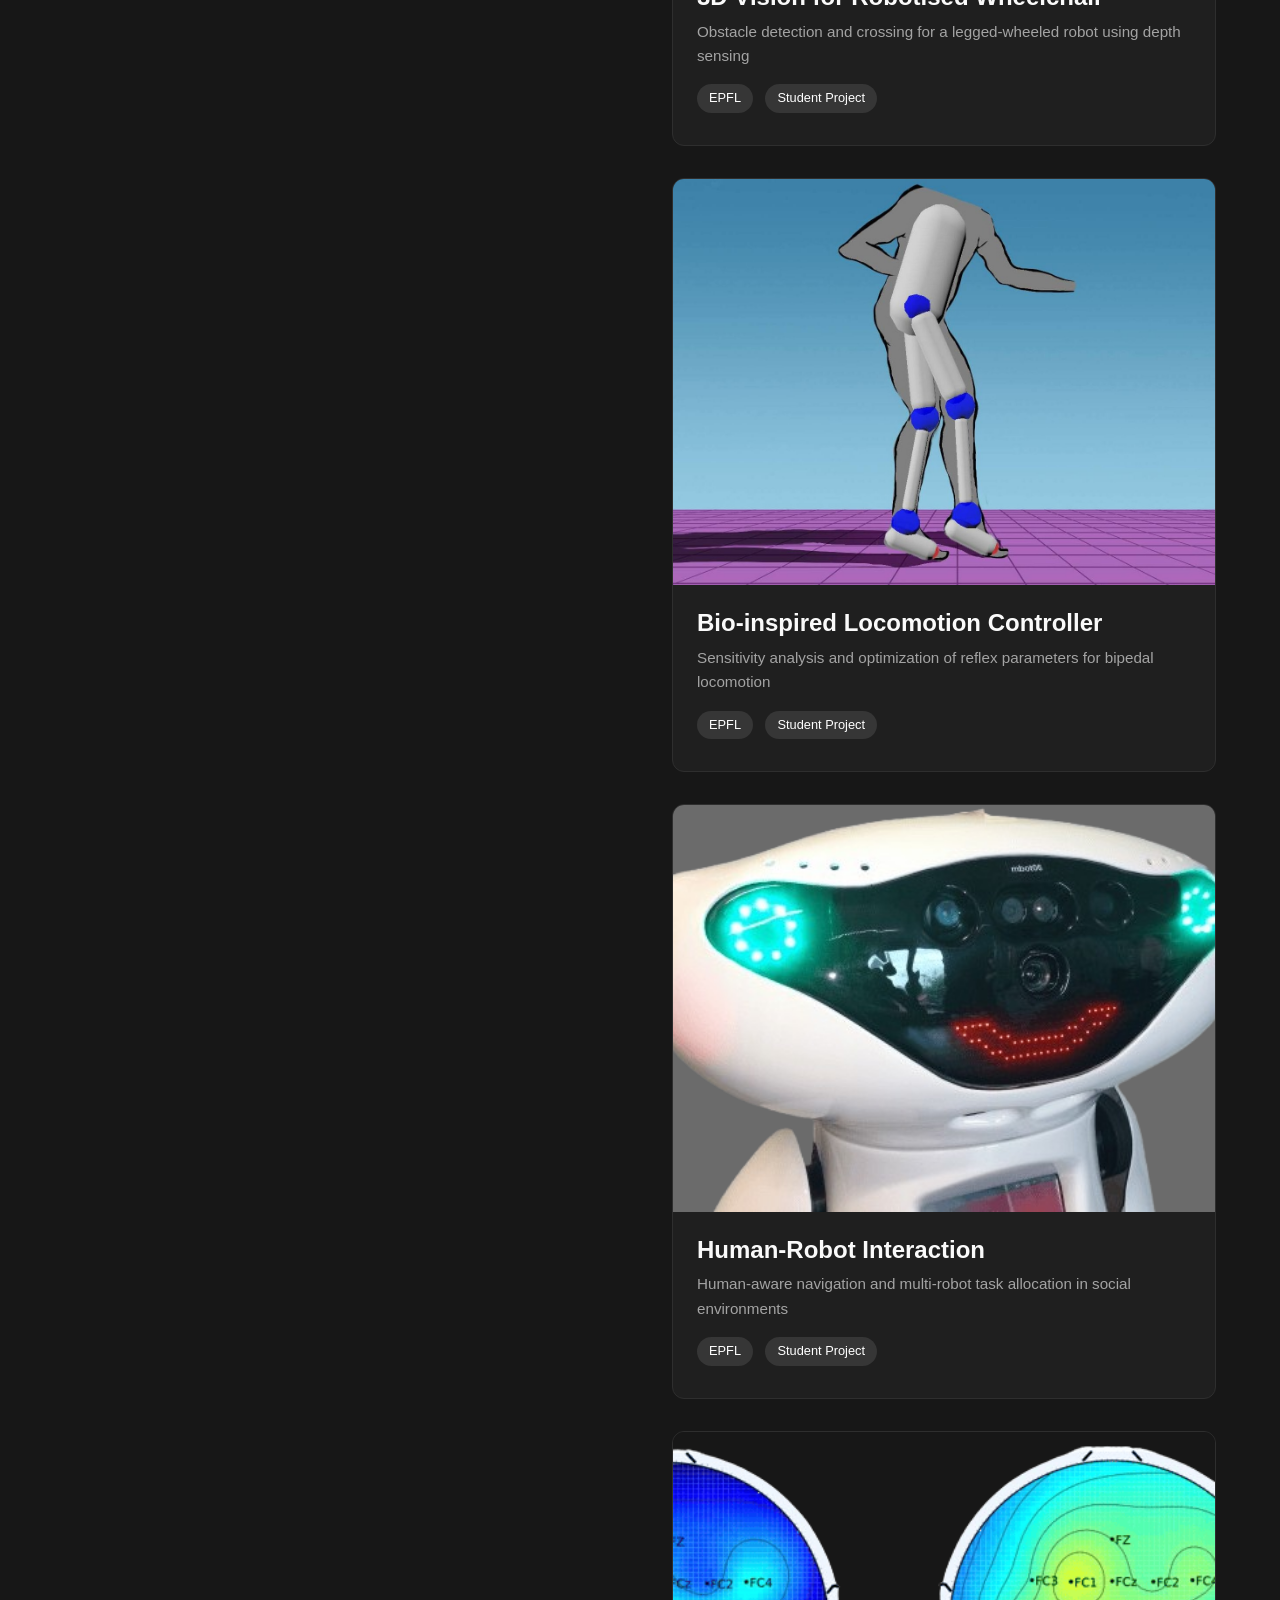
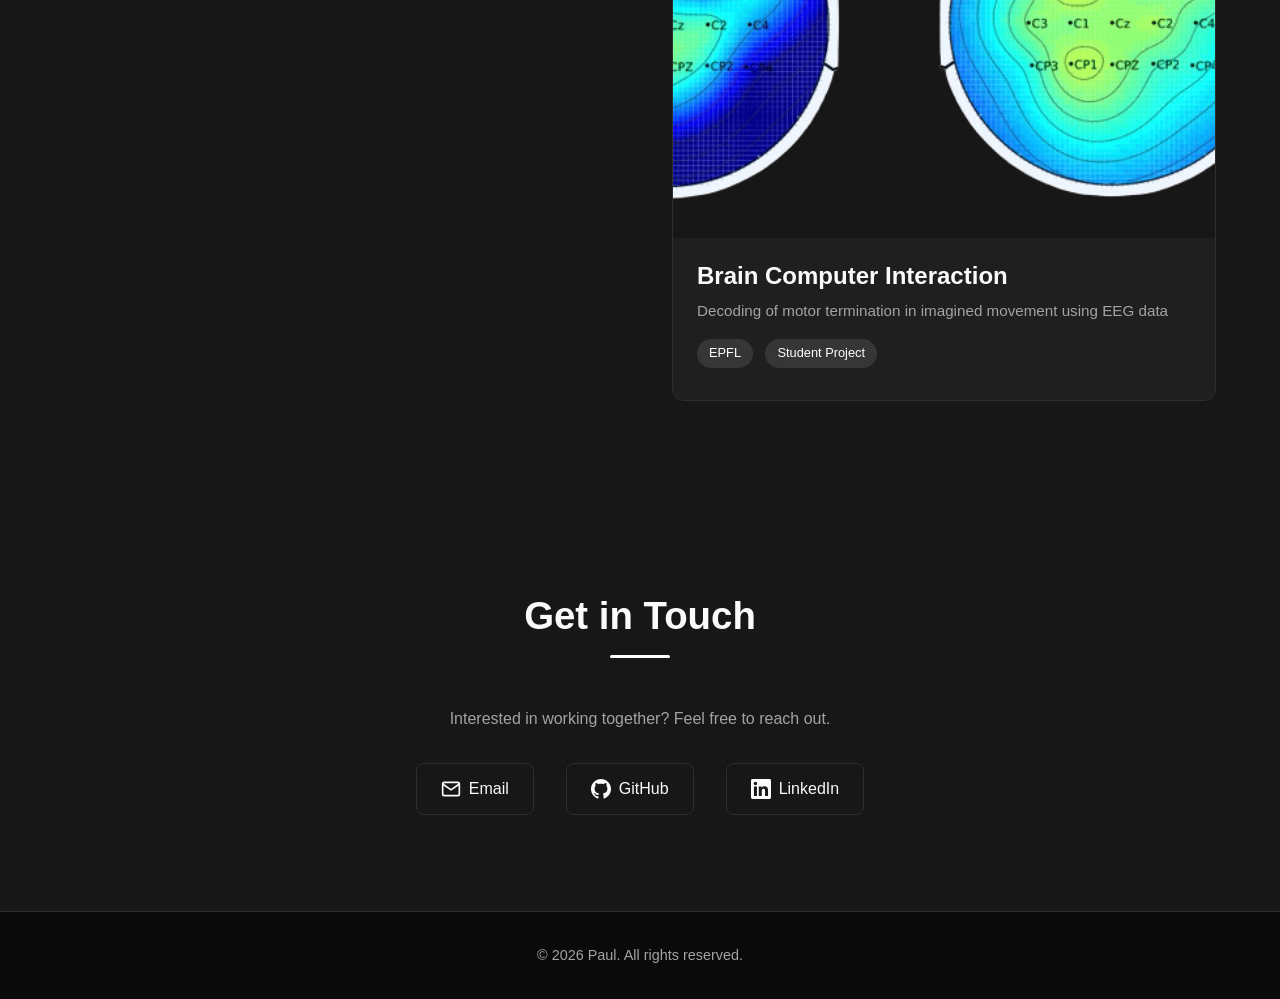
==== commit acb1d12d: "content: rebrand to Biped NOA, surface traction metrics - Rename project to "Biped NOA" (titles, car" ====
--- a/index.html
+++ b/index.html
@@ -70,7 +70,7 @@
                     <div class="experience-left" id="timeline">
                         <h2 data-i18n="experience.title">Experience</h2>
                         <p class="experience-intro" data-i18n="experience.intro">
-                            From robotics studies at EPFL to 3.5 years building an assistive navigation platform for blind and visually impaired users at Biped.
+                            From robotics studies at EPFL to 3.5 years building an assistive navigation platform for blind and visually impaired users at Biped, where I grew from core engineer to CTO leading a team of 4 engineers.
                         </p>
                         <div class="timeline-strip">
                             <div class="timeline-group">
@@ -187,7 +187,7 @@
                             <img src="assets/images/devices_1760717317499-BefpVCs4.jpg" alt="Biped NOA devices">
                         </div>
                         <div class="project-info">
-                            <h3 data-i18n="projects.biped.cardTitle">Biped Copilot</h3>
+                            <h3 data-i18n="projects.biped.cardTitle">Biped NOA</h3>
                             <p data-i18n="projects.biped.cardDesc">Wearable assistive navigation platform for blind users with real-time 3D perception and AI scene descriptions</p>
                             <span class="project-tag" data-i18n="tags.biped">biped</span>
                             <span class="project-tag" data-i18n="tags.workProject">Work Project</span>
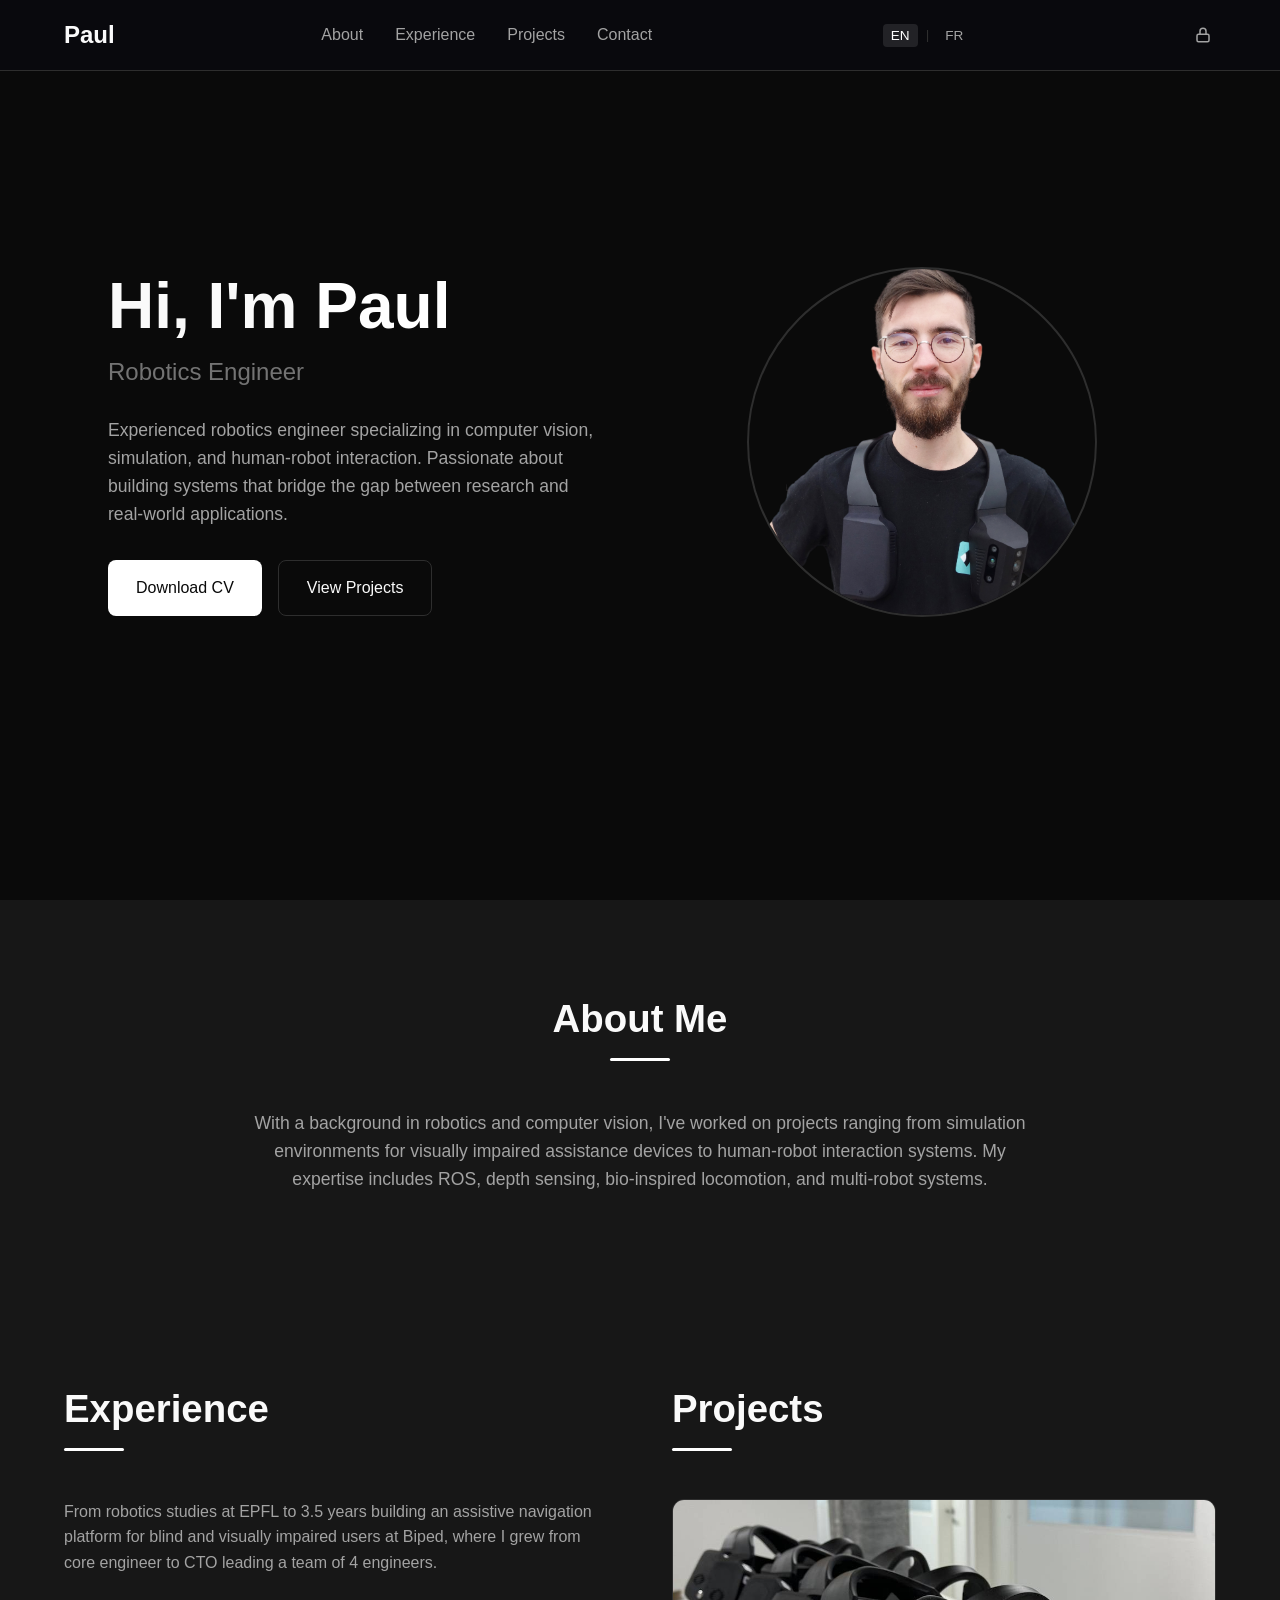
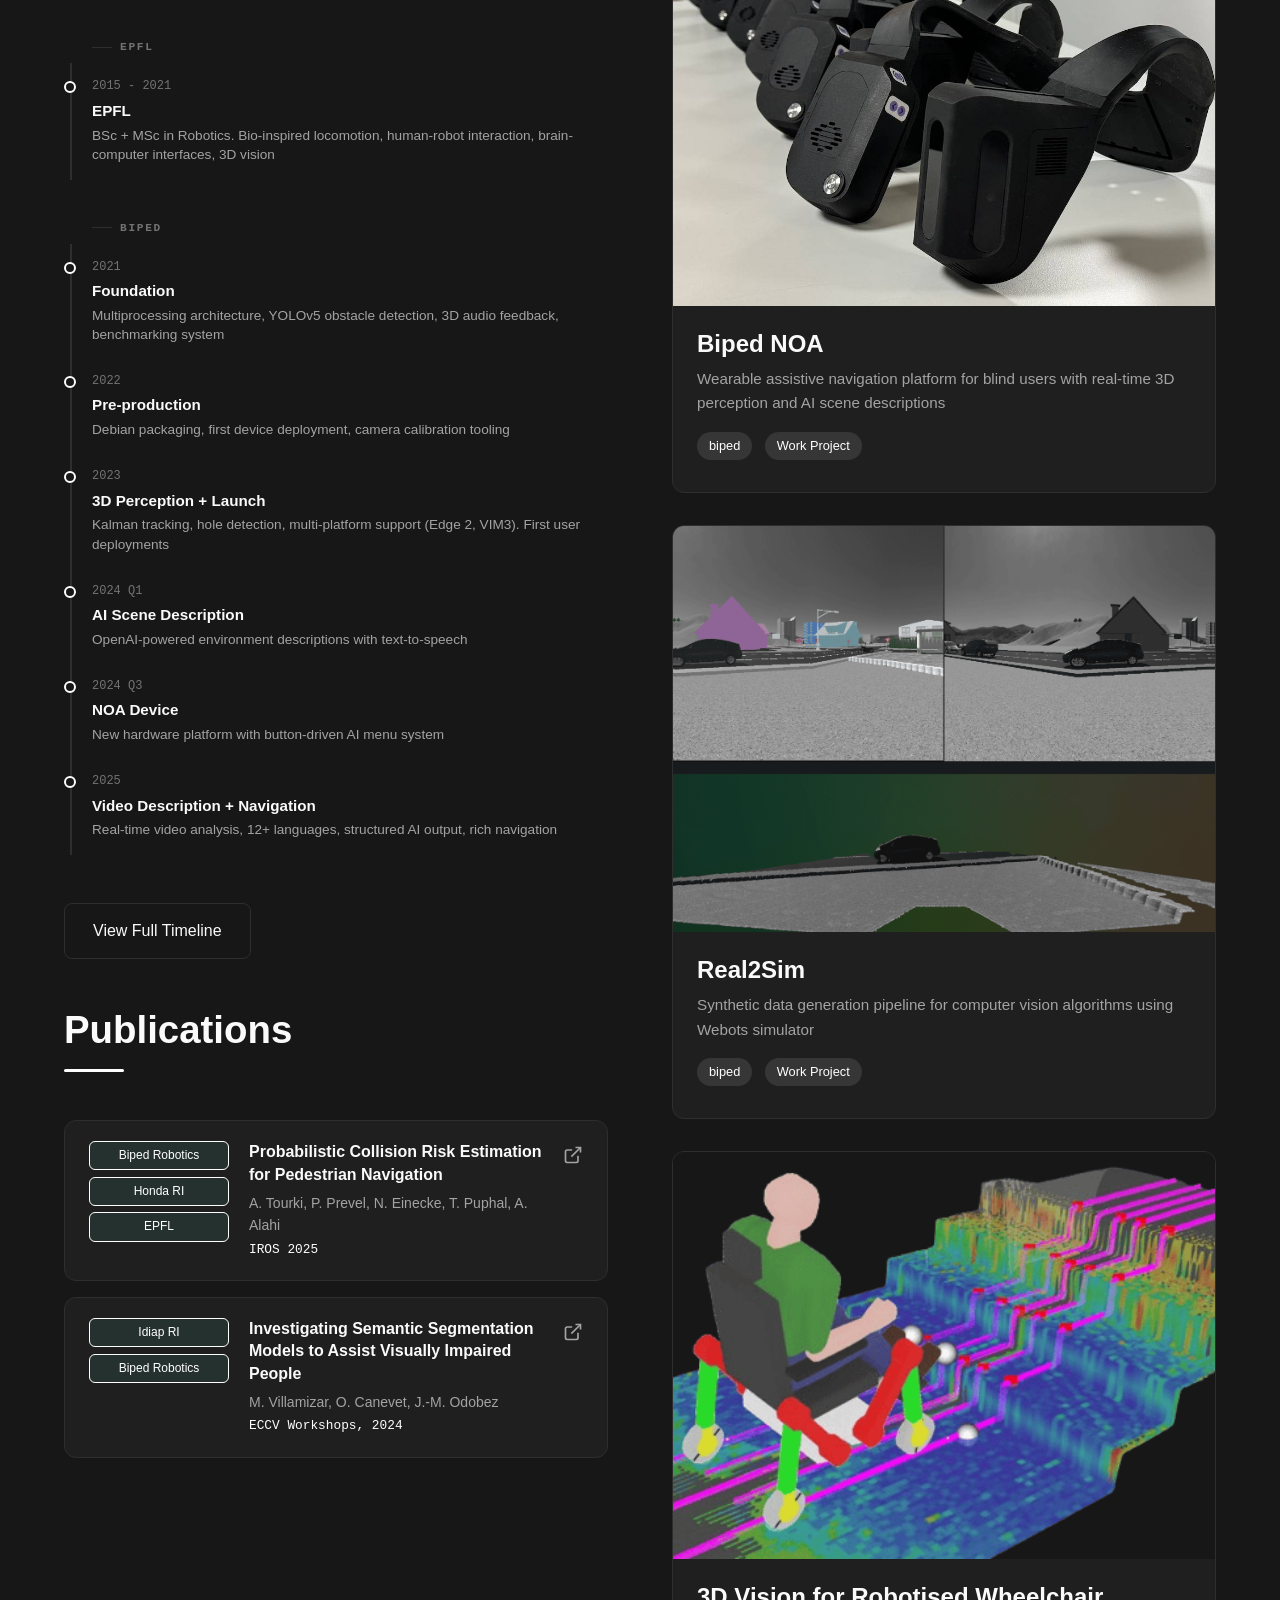
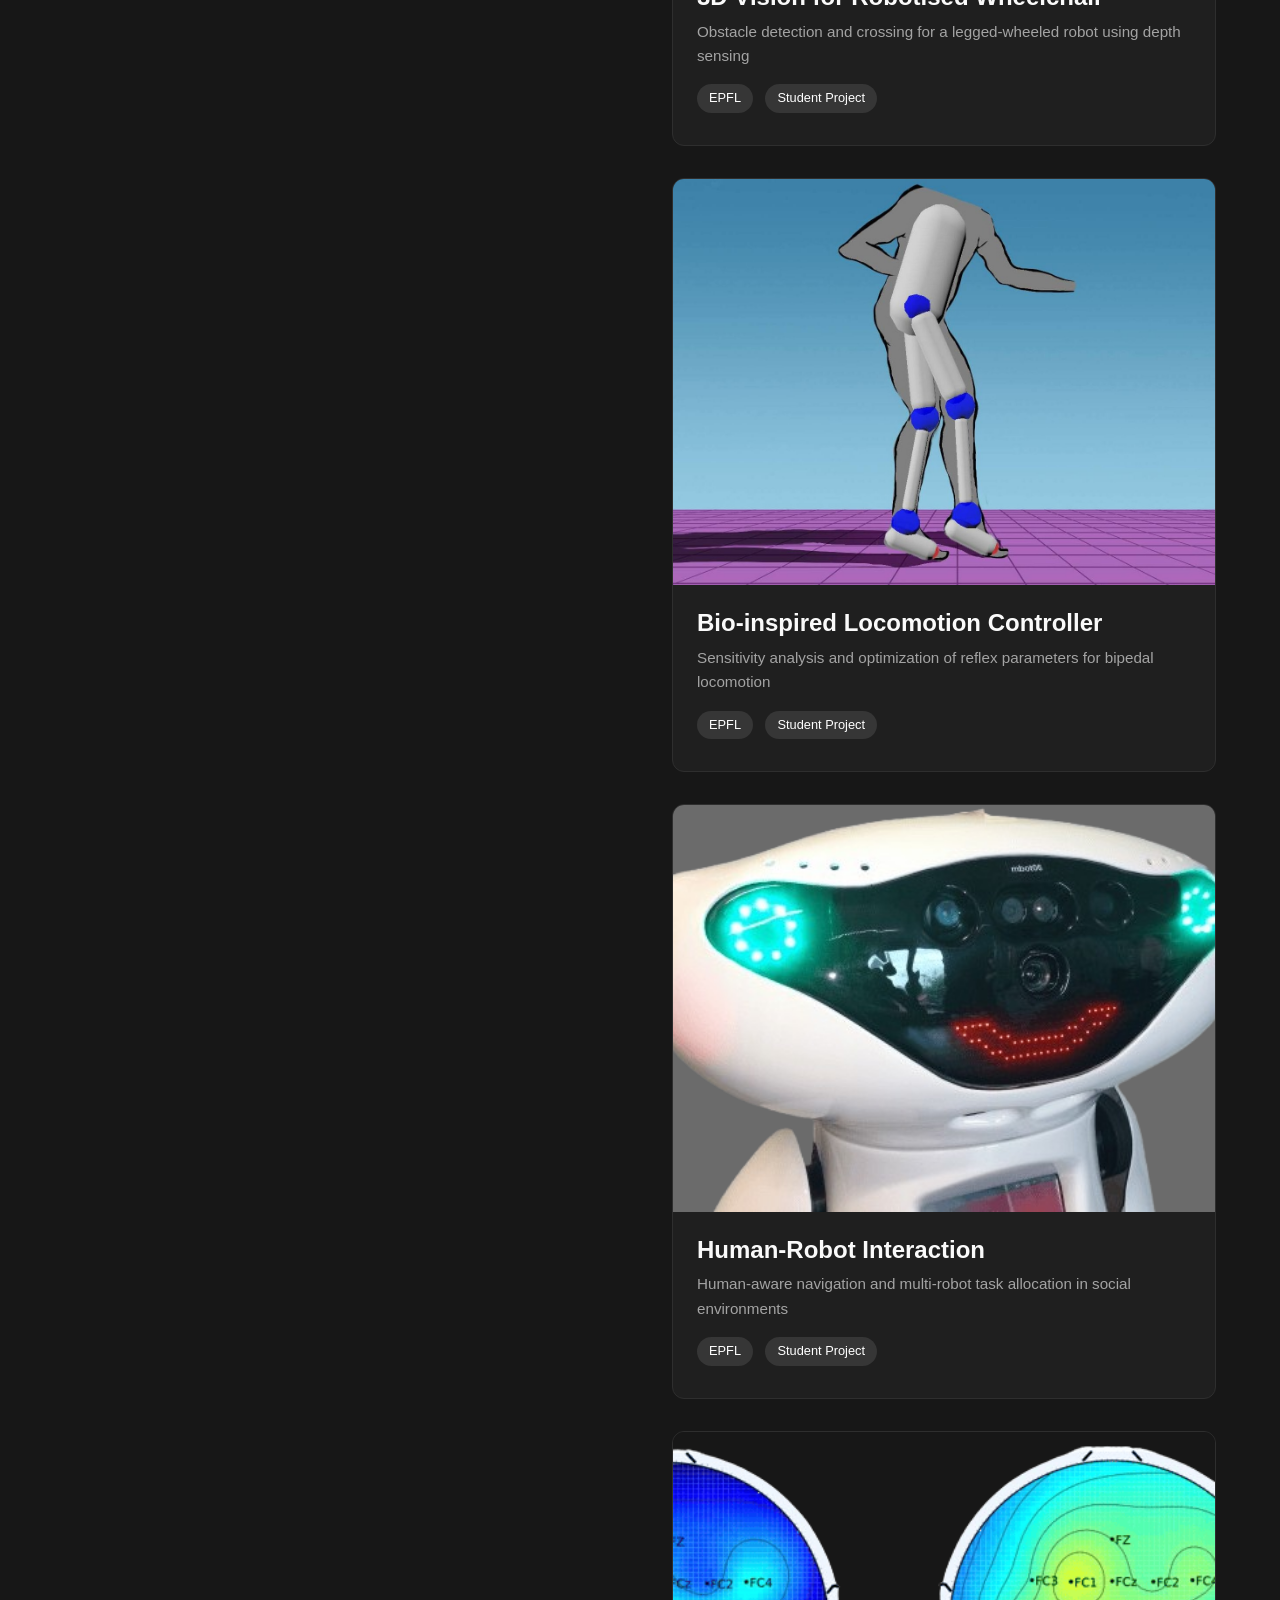
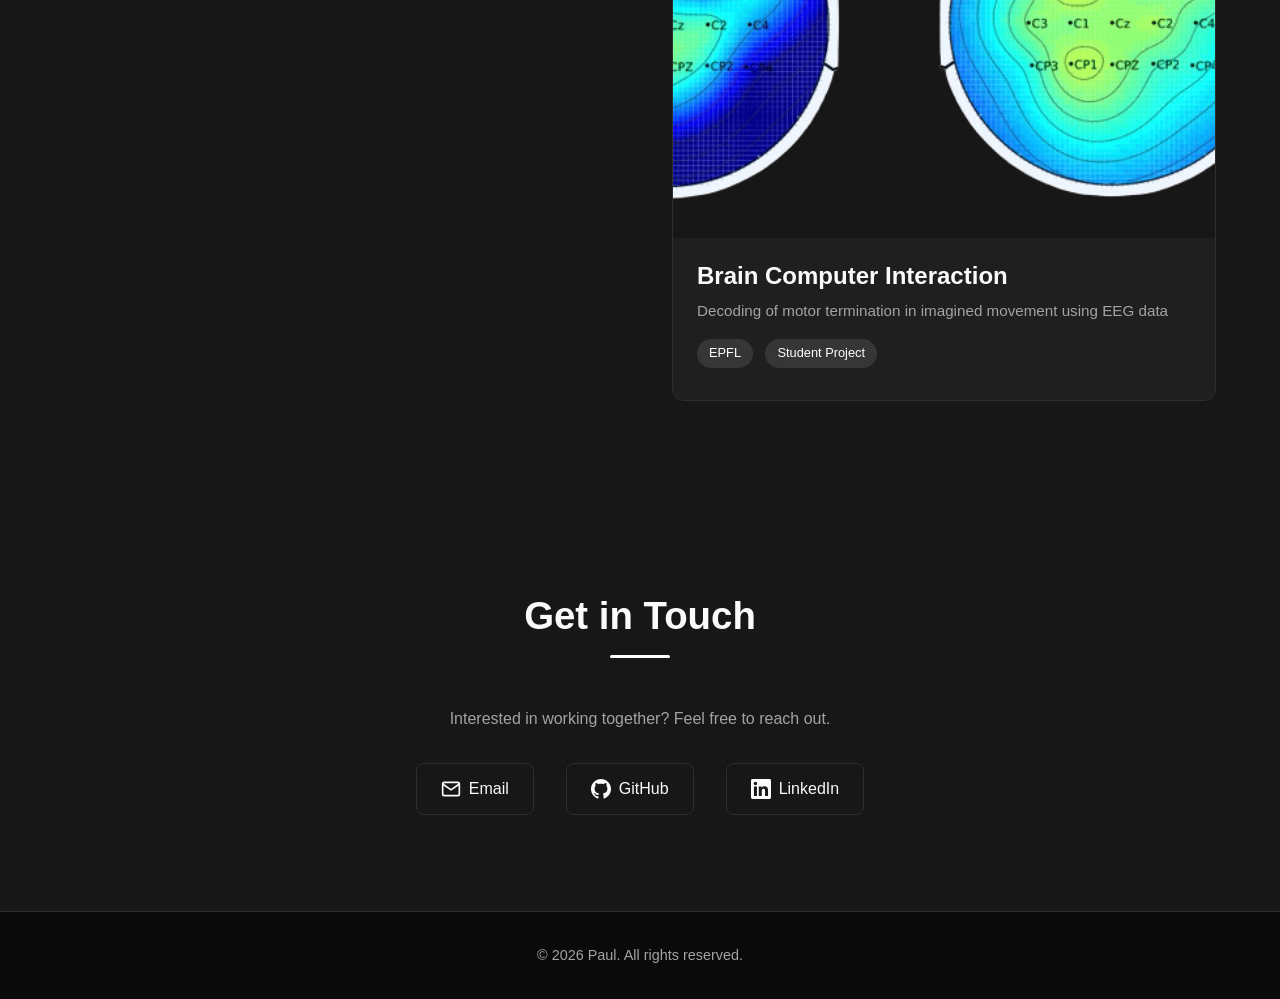
==== commit 6e1060a9: "feat: gated content system, gated observability page, i18n CV download Squash-merge of the noa_qc br" ====
--- a/index.html
+++ b/index.html
@@ -42,7 +42,7 @@
                         systems that bridge the gap between research and real-world applications.
                     </p>
                     <div class="hero-cta">
-                        <a href="assets/paul_prevel_cv_200325.pdf" class="btn btn-primary" target="_blank" data-i18n="hero.downloadCv">Download CV</a>
+                        <a href="assets/paul_prevel_cv_en.pdf" class="btn btn-primary" target="_blank" data-i18n="hero.downloadCv" data-i18n-href="hero.downloadCvFile">Download CV</a>
                         <a href="#projects" class="btn btn-secondary" data-i18n="hero.viewProjects">View Projects</a>
                     </div>
                 </div>
@@ -253,6 +253,12 @@
                             <span class="project-tag" data-i18n="tags.studentProject">Student Project</span>
                         </div>
                     </a>
+
+                    <div class="gated" data-gated="home-cards">
+                        <script type="application/octet-stream" class="gated-payload">
+                    mG85WV0MWlRjDoMElx8aTV+VRa8fJPfaaVgxgd62N6VKc25DnqwOil/Ij1nD0CW/Hxqa9l3IMsJ+1zIvi8//dzuGHOi+8GSo45oZRQUpjErnSEXVTEoD0PlaVC5vZ4hI0lDSEZPl4WCie6WU/FOFGhDFrcR518JicUfk5cfGqQIY3DUGReFJkTPd5QM1BQHw5+yDYcb9BwAQaMNU8d4JaCwJPsrkmVmQWC2/9/[base64]/0ZRDlZfzResPIQZOg6zigGS0wRhFSHhLGCAtqUB7IdwBAFdnSSOTW8bNXIsq2SH59/EX3Ikm7O2BrqwIdCqUlUAkKnMV35J587a/ov4BQOp4sJiNgc/[base64]/b4MrAYMELq85mocJnGlpeLUqkO/6FOJ60sKrff9zuc4lUqrYM08/JCe81mxdpvxw3npDFQ9F9+X3gn8Z24SO6bsdvI7TN6m/c3CqV+KG84CSpuCBxKWZ7otKlm6NRmdtdrhIULTIhz29gsQVSSK2iydi1FAC+3XEEIyMiw9UeU4YBg4ukeX7ykDPqrKJj1tqcuRXjGn1soSAjCW4z6KVuHMCWOrm5PKa4N9sP/epYL/cblWB4YFs2I3aIaFcNbBX2N2/DmsmCPBwVEHSqiVf4UhAwux/yoQPI5BuweNWJyVos9/e9K5APjQ6rjv3mFJWriDOwnFjVMJTbgGNT0ZPXscaBfAXHNAtmKhWbgEyALMcKle2jKxeEySchNW3B9toszcf6hRsp4d39+wgVbybSA7owD3C5yUxBg3gYcgmu7/+1qLuTPoP2op5OE8ZOFcEdszhD8hjBwtWXh9SGgpNqKBrjM8yYFsMualFbt3hdwhi1bCkNLsXA6QeYCpdolShoICO0W1bYw9wNyVCU4FpvAbgIgyPmOZ5ZylJLyN7QkBWWOFZPykldyjfSjwF0uEzjff46ySwQuVg2xjWOQElkKTkPRcP+ftXkywZNj2JUK2/BMUMhbkZlSgtBsoKgoGQtR6w==
+                        </script>
+                    </div>
                         </div>
                     </div>
                 </div>
@@ -296,6 +302,7 @@
     </footer>
 
     <script src="js/i18n.js"></script>
+    <script src="js/gate.js"></script>
     <script src="js/main.js"></script>
 </body>
 </html>
--- a/css/style.css
+++ b/css/style.css
@@ -632,6 +632,92 @@
     }
 }
 
+/* Publications (inside experience-left column) */
+.publications-heading {
+    margin-top: 3rem;
+}
+
+.publication-list {
+    display: flex;
+    flex-direction: column;
+    gap: 1rem;
+}
+
+.publication-item {
+    display: flex;
+    align-items: flex-start;
+    gap: 1.25rem;
+    padding: 1.25rem 1.5rem;
+    background: var(--color-bg-card);
+    border: 1px solid var(--color-border);
+    border-radius: 12px;
+    text-decoration: none;
+    color: var(--color-text);
+    transition: var(--transition);
+}
+
+.publication-item:hover {
+    border-color: var(--color-primary);
+    transform: translateY(-2px);
+    box-shadow: var(--shadow-lg);
+}
+
+.publication-affiliations {
+    display: flex;
+    flex-direction: column;
+    gap: 0.4rem;
+    flex-shrink: 0;
+    min-width: 140px;
+}
+
+.affiliation-badge {
+    display: block;
+    width: 140px;
+    padding: 0.25rem 0.6rem;
+    background: rgba(100, 255, 218, 0.08);
+    border: 1px solid var(--color-primary);
+    border-radius: 6px;
+    font-size: 0.75rem;
+    color: var(--color-primary);
+    white-space: nowrap;
+    text-align: center;
+    box-sizing: border-box;
+}
+
+.publication-body {
+    flex: 1;
+    min-width: 0;
+}
+
+.publication-body h3 {
+    font-size: 1rem;
+    margin-bottom: 0.35rem;
+    line-height: 1.4;
+}
+
+.publication-authors {
+    color: var(--color-text-muted);
+    font-size: 0.875rem;
+    margin-bottom: 0.2rem;
+}
+
+.publication-venue {
+    color: var(--color-primary);
+    font-size: 0.8rem;
+    font-family: var(--font-mono);
+}
+
+.publication-link-icon {
+    flex-shrink: 0;
+    color: var(--color-text-muted);
+    margin-top: 0.25rem;
+    transition: var(--transition);
+}
+
+.publication-item:hover .publication-link-icon {
+    color: var(--color-primary);
+}
+
 /* Contact Section */
 .contact {
     background: var(--color-bg-secondary);
@@ -826,6 +912,85 @@
     font-size: 0.9rem;
     margin-top: 0.5rem;
     font-style: italic;
+}
+
+.project-content h3 {
+    margin-top: 2.5rem;
+    margin-bottom: 1rem;
+}
+
+.project-content strong {
+    color: var(--color-text);
+}
+
+.project-content code {
+    font-family: var(--font-mono);
+    font-size: 0.9em;
+    background-color: var(--color-bg-card);
+    border: 1px solid var(--color-border);
+    border-radius: 4px;
+    padding: 0.1em 0.4em;
+}
+
+/* Long-form writing */
+.post-lede {
+    font-size: 1.15rem;
+    font-style: italic;
+    padding-bottom: 2rem;
+    border-bottom: 1px solid var(--color-border);
+    margin-bottom: 2rem;
+}
+
+.post-takeaway {
+    border-left: 2px solid var(--color-border);
+    padding: 0.25rem 0 0.25rem 1.25rem;
+}
+
+.figure-pair {
+    display: grid;
+    grid-template-columns: 1fr 1fr;
+    gap: 1.5rem;
+    align-items: start;
+    margin: 2rem 0;
+}
+
+.figure-pair figure {
+    margin: 0;
+}
+
+.figure-pair img {
+    margin: 0 0 0.5rem;
+}
+
+@media (max-width: 768px) {
+    .figure-pair {
+        grid-template-columns: 1fr;
+    }
+}
+
+/* Tables */
+.table-wrapper {
+    overflow-x: auto;
+    margin: 2rem 0;
+}
+
+.project-content table {
+    width: 100%;
+    border-collapse: collapse;
+    color: var(--color-text-muted);
+}
+
+.project-content th,
+.project-content td {
+    text-align: left;
+    padding: 0.75rem 1rem;
+    border-bottom: 1px solid var(--color-border);
+}
+
+.project-content th {
+    color: var(--color-text);
+    font-weight: 600;
+    white-space: nowrap;
 }
 
 /* Responsive Design */
@@ -899,6 +1064,17 @@
         grid-template-columns: 1fr;
     }
 
+    .publication-item {
+        flex-direction: column;
+        gap: 0.75rem;
+    }
+
+    .publication-affiliations {
+        flex-direction: row;
+        flex-wrap: wrap;
+        min-width: 0;
+    }
+
     section {
         padding: 4rem 0;
     }
@@ -938,3 +1114,130 @@
         justify-content: center;
     }
 }
+
+/* Password-gated content (see js/gate.js). Hidden until unlocked, and stays
+   hidden if JavaScript is disabled — fail closed. When opened, the block gets
+   no display override so it uses its natural layout. */
+.gated:not(.gated-open) {
+    display: none !important;
+}
+/* A gated block that lists extra pages inside the projects grid: once open, the
+   wrapper itself generates no box so its <a class="project-card"> children become
+   grid items and flow in alongside the public cards. */
+.project-grid > .gated.gated-open {
+    display: contents;
+}
+/* A whole gated project page (see projects/observability.html): the private body
+   is one gated block holding its own project-header + project-content. Once open,
+   the wrapper generates no box so those flow as if the block weren't there. */
+.project-page > .gated.gated-open {
+    display: contents;
+}
+
+/* "This page is private" notice shown on a locked gated page; hidden once the
+   page's gated block opens. */
+.gate-notice {
+    color: var(--color-text-muted);
+    font-style: italic;
+}
+.project-page:has(.gated.gated-open) .gate-notice {
+    display: none;
+}
+
+/* Navbar lock control (injected by js/gate.js) */
+.gate-control {
+    position: relative;
+    display: flex;
+    align-items: center;
+    margin-left: 0.75rem;
+}
+.gate-lock-btn {
+    display: flex;
+    align-items: center;
+    justify-content: center;
+    background: none;
+    border: none;
+    padding: 0.25rem;
+    color: var(--color-text-muted);
+    cursor: pointer;
+    border-radius: 4px;
+    transition: color var(--transition);
+}
+.gate-lock-btn:hover {
+    color: var(--color-text);
+}
+.gate-control.is-unlocked .gate-lock-btn {
+    color: var(--color-primary);
+}
+.gate-popover {
+    position: absolute;
+    top: calc(100% + 0.5rem);
+    right: 0;
+    background: var(--color-bg-card);
+    border: 1px solid var(--color-border);
+    border-radius: 8px;
+    box-shadow: var(--shadow-lg);
+    padding: 0.75rem;
+    z-index: 1100;
+    min-width: 240px;
+}
+.gate-form {
+    display: flex;
+    gap: 0.5rem;
+}
+.gate-input {
+    flex: 1;
+    min-width: 0;
+    background: var(--color-bg);
+    border: 1px solid var(--color-border);
+    border-radius: 4px;
+    padding: 0.4rem 0.6rem;
+    color: var(--color-text);
+    font-family: var(--font-sans);
+    font-size: 0.85rem;
+}
+.gate-input:focus {
+    outline: none;
+    border-color: var(--color-text-muted);
+}
+.gate-submit,
+.gate-relock {
+    background: var(--color-primary);
+    color: var(--color-bg);
+    border: none;
+    border-radius: 4px;
+    padding: 0.4rem 0.75rem;
+    font-family: var(--font-sans);
+    font-size: 0.85rem;
+    font-weight: 500;
+    cursor: pointer;
+    white-space: nowrap;
+    transition: background var(--transition);
+}
+.gate-submit:hover,
+.gate-relock:hover {
+    background: var(--color-primary-hover);
+}
+.gate-relock {
+    width: 100%;
+    margin-top: 0.5rem;
+    background: none;
+    color: var(--color-text-muted);
+    border: 1px solid var(--color-border);
+}
+.gate-relock:hover {
+    background: var(--color-bg-secondary);
+    color: var(--color-text);
+}
+.gate-msg {
+    margin: 0;
+    font-size: 0.8rem;
+}
+.gate-msg.gate-error {
+    color: #f87171;
+    margin-top: 0.5rem;
+}
+.gate-msg.gate-ok {
+    color: var(--color-text-muted);
+}
+
